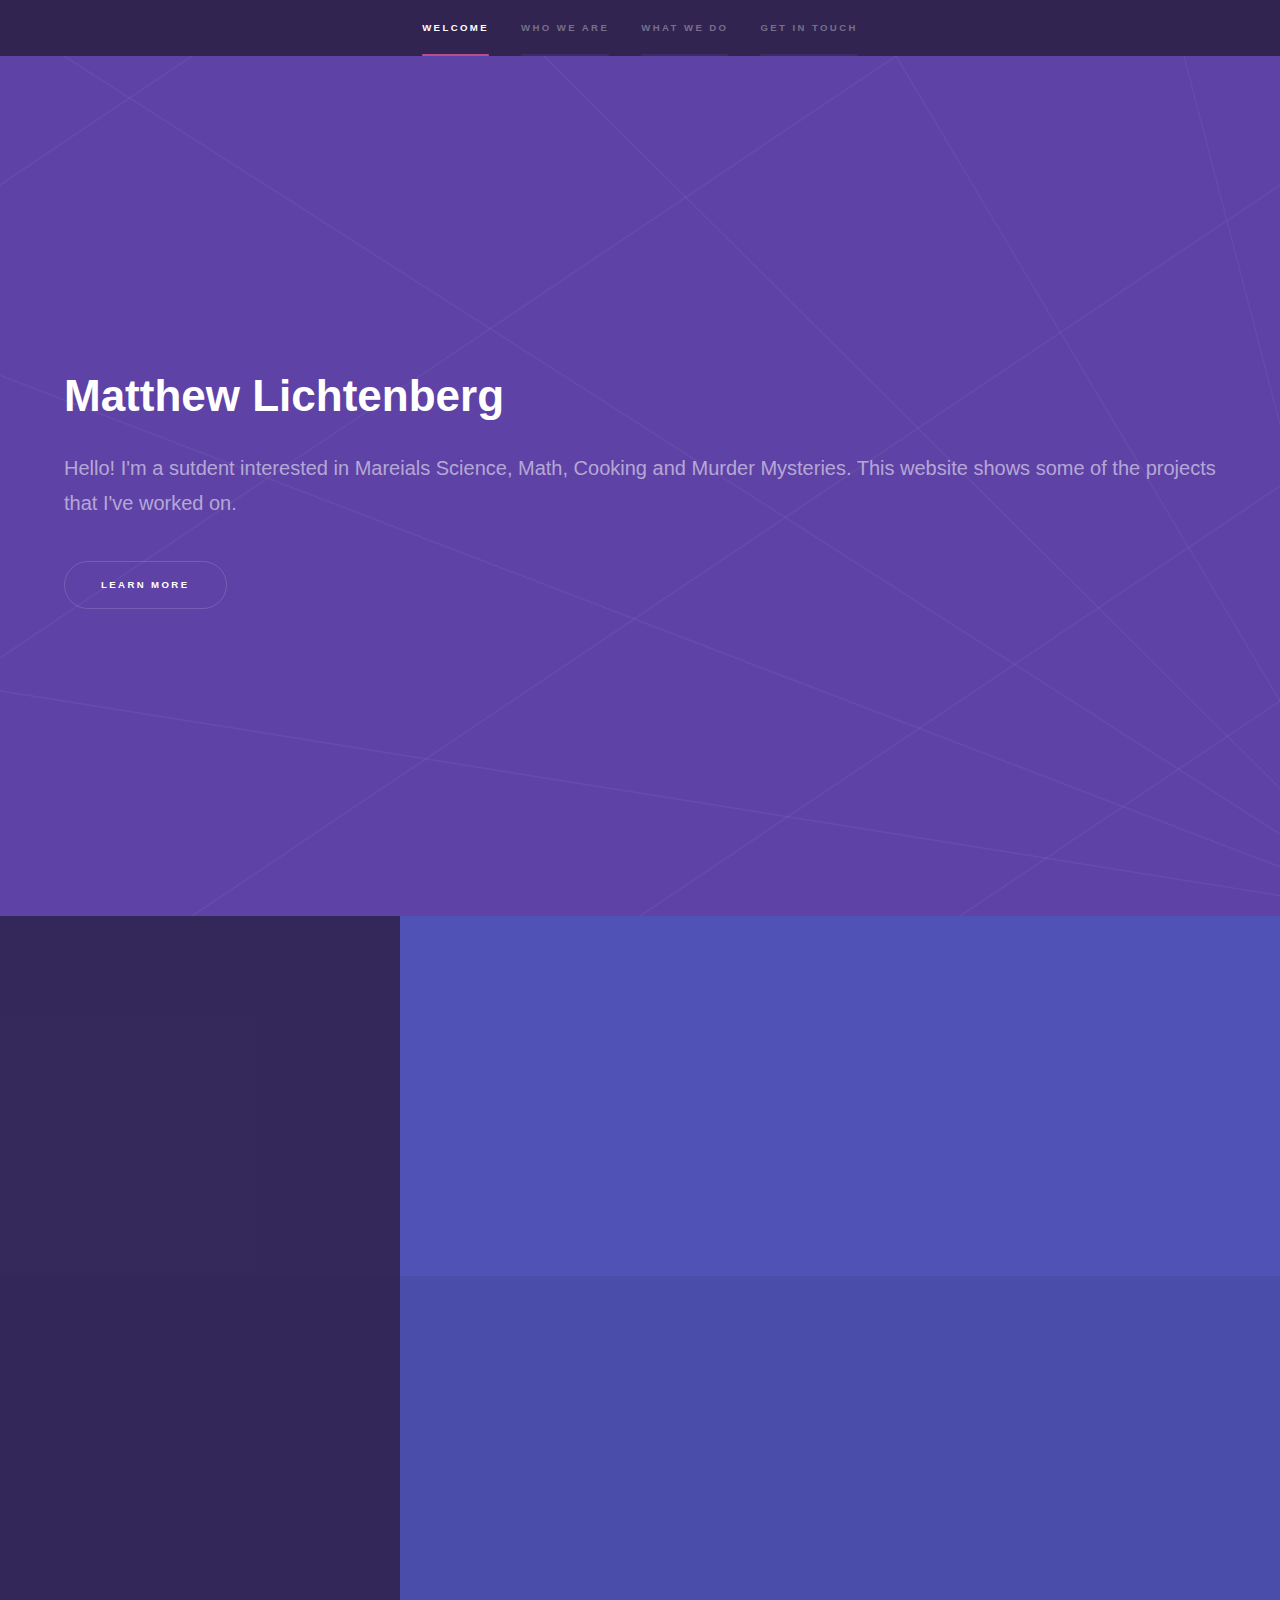
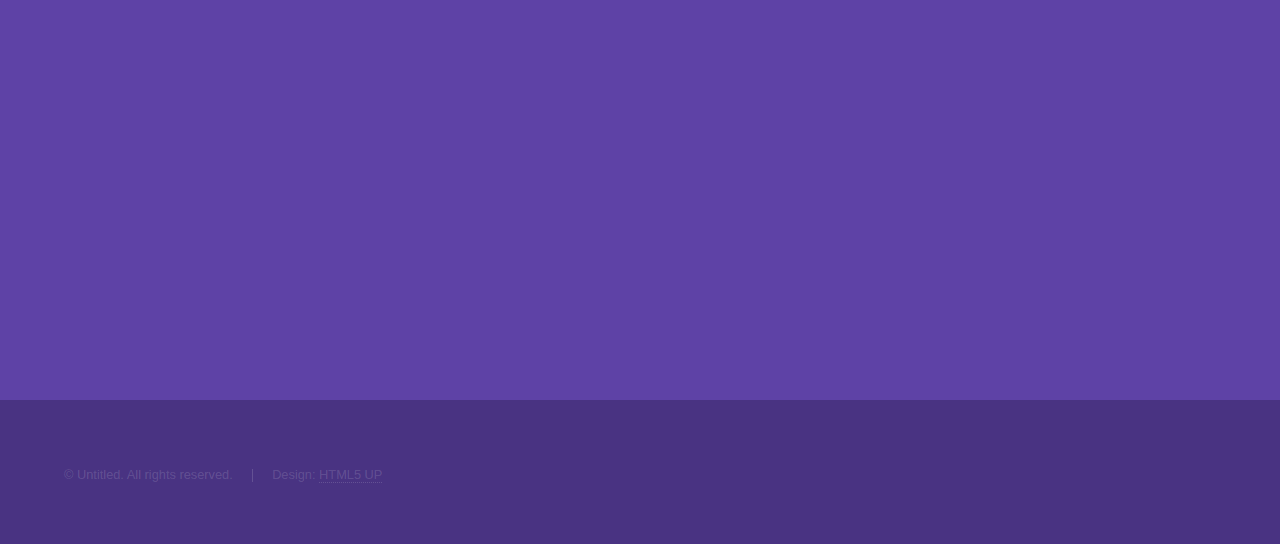
==== index.html @ 8a83d234 "Add files via upload" ====
<!DOCTYPE HTML>
<!--
	Hyperspace by HTML5 UP
	html5up.net | @ajlkn
	Free for personal and commercial use under the CCA 3.0 license (html5up.net/license)
-->
<html>
	<head>
		<title>Matthew Lichtenberg</title>
		<meta charset="utf-8" />
		<meta name="viewport" content="width=device-width, initial-scale=1, user-scalable=no" />
		<link rel="stylesheet" href="assets/css/main.css" />
		<noscript><link rel="stylesheet" href="assets/css/noscript.css" /></noscript>
	</head>
	<body class="is-preload">

		<!-- Sidebar -->
			<section id="sidebar">
				<div class="inner">
					<nav>
						<ul>
							<li><a href="#intro">Welcome</a></li>
							<li><a href="#one">Who we are</a></li>
							<li><a href="#two">What we do</a></li>
							<li><a href="#three">Get in touch</a></li>
						</ul>
					</nav>
				</div>
			</section>

		<!-- Wrapper -->
			<div id="wrapper">

				<!-- Intro -->
					<section id="intro" class="wrapper style1 fullscreen fade-up">
						<div class="inner">
							<h1>Matthew Lichtenberg</h1>
							<p>Hello! I'm a sutdent interested in Mareials Science, Math, Cooking and Murder Mysteries. This website shows some of the projects that I've worked on.
							<ul class="actions">
								<li><a href="#one" class="button scrolly">Learn more</a></li>
							</ul>
						</div>
					</section>

				<!-- One -->
					<section id="one" class="wrapper style2 spotlights">
						<section>
							<a href="#" class="image"><img src="images/pic01.jpg" alt="" data-position="center center" /></a>
							<div class="content">
								<div class="inner">
									<h2>Metal Iodide Thin Films</h2>
									<p>I am curently reserching the production opticaly transparent p-type Copper iodide and Copper Tin iodide thin films and their properties. This is reserch being done in the Paine-Zaslavsky Lab at Brown University.</p>
									<ul class="actions">
										<li><a href="generic.html" class="button">Learn more</a></li>
									</ul>
								</div>
							</div>
						</section>
						<section>
							<a href="#" class="image"><img src="images/pic02.jpg" alt="" data-position="top center" /></a>
							<div class="content">
								<div class="inner">
									<h2>Feugiat consequat</h2>
									<p>Phasellus convallis elit id ullamcorper pulvinar. Duis aliquam turpis mauris, eu ultricies erat malesuada quis. Aliquam dapibus.</p>
									<ul class="actions">
										<li><a href="generic.html" class="button">Learn more</a></li>
									</ul>
								</div>
							</div>
						</section>
						<section>
							<a href="#" class="image"><img src="images/pic03.jpg" alt="" data-position="25% 25%" /></a>
							<div class="content">
								<div class="inner">
									<h2>Ultricies aliquam</h2>
									<p>Phasellus convallis elit id ullamcorper pulvinar. Duis aliquam turpis mauris, eu ultricies erat malesuada quis. Aliquam dapibus.</p>
									<ul class="actions">
										<li><a href="generic.html" class="button">Learn more</a></li>
									</ul>
								</div>
							</div>
						</section>
					</section>

				<!-- Two -->
					<section id="two" class="wrapper style3 fade-up">
						<div class="inner">
							<h2>What we do</h2>
							<p>Phasellus convallis elit id ullamcorper pulvinar. Duis aliquam turpis mauris, eu ultricies erat malesuada quis. Aliquam dapibus, lacus eget hendrerit bibendum, urna est aliquam sem, sit amet imperdiet est velit quis lorem.</p>
							<div class="features">
								<section>
									<span class="icon solid major fa-code"></span>
									<h3>Lorem ipsum amet</h3>
									<p>Phasellus convallis elit id ullam corper amet et pulvinar. Duis aliquam turpis mauris, sed ultricies erat dapibus.</p>
								</section>
								<section>
									<span class="icon solid major fa-lock"></span>
									<h3>Aliquam sed nullam</h3>
									<p>Phasellus convallis elit id ullam corper amet et pulvinar. Duis aliquam turpis mauris, sed ultricies erat dapibus.</p>
								</section>
								<section>
									<span class="icon solid major fa-cog"></span>
									<h3>Sed erat ullam corper</h3>
									<p>Phasellus convallis elit id ullam corper amet et pulvinar. Duis aliquam turpis mauris, sed ultricies erat dapibus.</p>
								</section>
								<section>
									<span class="icon solid major fa-desktop"></span>
									<h3>Veroeros quis lorem</h3>
									<p>Phasellus convallis elit id ullam corper amet et pulvinar. Duis aliquam turpis mauris, sed ultricies erat dapibus.</p>
								</section>
								<section>
									<span class="icon solid major fa-link"></span>
									<h3>Urna quis bibendum</h3>
									<p>Phasellus convallis elit id ullam corper amet et pulvinar. Duis aliquam turpis mauris, sed ultricies erat dapibus.</p>
								</section>
								<section>
									<span class="icon major fa-gem"></span>
									<h3>Aliquam urna dapibus</h3>
									<p>Phasellus convallis elit id ullam corper amet et pulvinar. Duis aliquam turpis mauris, sed ultricies erat dapibus.</p>
								</section>
							</div>
							<ul class="actions">
								<li><a href="generic.html" class="button">Learn more</a></li>
							</ul>
						</div>
					</section>

				<!-- Three -->
					<section id="three" class="wrapper style1 fade-up">
						<div class="inner">
							<h2>Get in touch</h2>
							<p>Phasellus convallis elit id ullamcorper pulvinar. Duis aliquam turpis mauris, eu ultricies erat malesuada quis. Aliquam dapibus, lacus eget hendrerit bibendum, urna est aliquam sem, sit amet imperdiet est velit quis lorem.</p>
							<div class="split style1">
								<section>
									<form method="post" action="#">
										<div class="fields">
											<div class="field half">
												<label for="name">Name</label>
												<input type="text" name="name" id="name" />
											</div>
											<div class="field half">
												<label for="email">Email</label>
												<input type="text" name="email" id="email" />
											</div>
											<div class="field">
												<label for="message">Message</label>
												<textarea name="message" id="message" rows="5"></textarea>
											</div>
										</div>
										<ul class="actions">
											<li><a href="" class="button submit">Send Message</a></li>
										</ul>
									</form>
								</section>
								<section>
									<ul class="contact">
										<li>
											<h3>Address</h3>
											<span>265 West Trail <br />
											Stamford, CT 06903<br />
											USA</span>
										</li>
										<li>
											<h3>Email</h3>
											<a href="#">matthew_lichtenberg@brown.edu</a>
										</li>
										<li>
											<h3>Phone</h3>
											<span>(203) 962-2309</span>
										</li>
										<li>
											<h3>Social</h3>
											<ul class="icons">
												<li><a href="#" class="icon brands fa-github"><span class="label">GitHub</span></a></li>
												<li><a href="https://www.linkedin.com/in/matthew-lichtenberg-42193515a/" class="icon brands fa-linkedin-in"><span class="label">LinkedIn</span></a></li>
											</ul>
										</li>
									</ul>
								</section>
							</div>
						</div>
					</section>

			</div>

		<!-- Footer -->
			<footer id="footer" class="wrapper style1-alt">
				<div class="inner">
					<ul class="menu">
						<li>&copy; Untitled. All rights reserved.</li><li>Design: <a href="http://html5up.net">HTML5 UP</a></li>
					</ul>
				</div>
			</footer>

		<!-- Scripts -->
			<script src="assets/js/jquery.min.js"></script>
			<script src="assets/js/jquery.scrollex.min.js"></script>
			<script src="assets/js/jquery.scrolly.min.js"></script>
			<script src="assets/js/browser.min.js"></script>
			<script src="assets/js/breakpoints.min.js"></script>
			<script src="assets/js/util.js"></script>
			<script src="assets/js/main.js"></script>

	</body>
</html>
---- assets/css/main.css ----
@import url(fontawesome-all.min.css);

/*
	Hyperspace by HTML5 UP
	html5up.net | @ajlkn
	Free for personal and commercial use under the CCA 3.0 license (html5up.net/license)
*/

html, body, div, span, applet, object,
iframe, h1, h2, h3, h4, h5, h6, p, blockquote,
pre, a, abbr, acronym, address, big, cite,
code, del, dfn, em, img, ins, kbd, q, s, samp,
small, strike, strong, sub, sup, tt, var, b,
u, i, center, dl, dt, dd, ol, ul, li, fieldset,
form, label, legend, table, caption, tbody,
tfoot, thead, tr, th, td, article, aside,
canvas, details, embed, figure, figcaption,
footer, header, hgroup, menu, nav, output, ruby,
section, summary, time, mark, audio, video {
	margin: 0;
	padding: 0;
	border: 0;
	font-size: 100%;
	font: inherit;
	vertical-align: baseline;}

article, aside, details, figcaption, figure,
footer, header, hgroup, menu, nav, section {
	display: block;}

body {
	line-height: 1;
}

ol, ul {
	list-style: none;
}

blockquote, q {
	quotes: none;
}

	blockquote:before, blockquote:after, q:before, q:after {
		content: '';
		content: none;
	}

table {
	border-collapse: collapse;
	border-spacing: 0;
}

body {
	-webkit-text-size-adjust: none;
}

mark {
	background-color: transparent;
	color: inherit;
}

input::-moz-focus-inner {
	border: 0;
	padding: 0;
}

input, select, textarea {
	-moz-appearance: none;
	-webkit-appearance: none;
	-ms-appearance: none;
	appearance: none;
}

/* Basic */

	@-ms-viewport {
		width: device-width;
	}

	body {
		-ms-overflow-style: scrollbar;
	}

	@media screen and (max-width: 480px) {

		html, body {
			min-width: 320px;
		}

	}

	html {
		box-sizing: border-box;
	}

	*, *:before, *:after {
		box-sizing: inherit;
	}

	body {
		background: #312450;
	}

		body.is-preload *, body.is-preload *:before, body.is-preload *:after {
			-moz-animation: none !important;
			-webkit-animation: none !important;
			-ms-animation: none !important;
			animation: none !important;
			-moz-transition: none !important;
			-webkit-transition: none !important;
			-ms-transition: none !important;
			transition: none !important;
		}

/* Type */

	body, input, select, textarea {
		color: rgba(255, 255, 255, 0.55);
		font-family: Arial, Helvetica, sans-serif;
		font-size: 16.5pt;
		font-weight: normal;
		line-height: 1.75;
	}

		@media screen and (max-width: 1680px) {

			body, input, select, textarea {
				font-size: 13pt;
			}

		}

		@media screen and (max-width: 1280px) {

			body, input, select, textarea {
				font-size: 12pt;
			}

		}

		@media screen and (max-width: 360px) {

			body, input, select, textarea {
				font-size: 11pt;
			}

		}

	a {
		-moz-transition: color 0.2s ease, border-bottom-color 0.2s ease;
		-webkit-transition: color 0.2s ease, border-bottom-color 0.2s ease;
		-ms-transition: color 0.2s ease, border-bottom-color 0.2s ease;
		transition: color 0.2s ease, border-bottom-color 0.2s ease;
		border-bottom: dotted 1px rgba(255, 255, 255, 0.35);
		color: inherit;
		text-decoration: none;
	}

		a:hover {
			border-bottom-color: transparent;
			color: #ffffff;
		}

	strong, b {
		color: #ffffff;
		font-weight: bold;
	}

	em, i {
		font-style: italic;
	}

	p {
		margin: 0 0 2em 0;
	}

	h1, h2, h3, h4, h5, h6 {
		color: #ffffff;
		font-weight: bold;
		line-height: 1.5;
		margin: 0 0 0.5em 0;
	}

		h1 a, h2 a, h3 a, h4 a, h5 a, h6 a {
			color: inherit;
			text-decoration: none;
		}

	h1 {
		font-size: 2.75em;
	}

		h1.major {
			margin: 0 0 1.3em 0;
			position: relative;
			padding-bottom: 0.35em;
		}

			h1.major:after {
				background-image: -moz-linear-gradient(to right, #5e42a6, #b74e91);
				background-image: -webkit-linear-gradient(to right, #5e42a6, #b74e91);
				background-image: -ms-linear-gradient(to right, #5e42a6, #b74e91);
				background-image: linear-gradient(to right, #5e42a6, #b74e91);
				-moz-transition: max-width 0.2s ease;
				-webkit-transition: max-width 0.2s ease;
				-ms-transition: max-width 0.2s ease;
				transition: max-width 0.2s ease;
				border-radius: 0.2em;
				bottom: 0;
				content: '';
				height: 0.05em;
				position: absolute;
				right: 0;
				width: 100%;
			}

	h2 {
		font-size: 1.75em;
	}

	h3 {
		font-size: 1.1em;
	}

	h4 {
		font-size: 1em;
	}

	h5 {
		font-size: 0.8em;
	}

	h6 {
		font-size: 0.6em;
	}

	@media screen and (max-width: 736px) {

		h1 {
			font-size: 2em;
		}

		h2 {
			font-size: 1.25em;
		}

		h3 {
			font-size: 1em;
		}

		h4 {
			font-size: 0.8em;
		}

		h5 {
			font-size: 0.6em;
		}

		h6 {
			font-size: 0.6em;
		}

	}

	sub {
		font-size: 0.8em;
		position: relative;
		top: 0.5em;
	}

	sup {
		font-size: 0.8em;
		position: relative;
		top: -0.5em;
	}

	blockquote {
		border-left: solid 4px rgba(255, 255, 255, 0.15);
		font-style: italic;
		margin: 0 0 2em 0;
		padding: 0.5em 0 0.5em 2em;
	}

	code {
		background: rgba(255, 255, 255, 0.05);
		border-radius: 0.25em;
		border: solid 1px rgba(255, 255, 255, 0.15);
		font-family: "Courier New", monospace;
		font-size: 0.9em;
		margin: 0 0.25em;
		padding: 0.25em 0.65em;
	}

	pre {
		-webkit-overflow-scrolling: touch;
		font-family: "Courier New", monospace;
		font-size: 0.9em;
		margin: 0 0 2em 0;
	}

		pre code {
			display: block;
			line-height: 1.75em;
			padding: 1em 1.5em;
			overflow-x: auto;
		}

	hr {
		border: 0;
		border-bottom: solid 1px rgba(255, 255, 255, 0.15);
		margin: 2em 0;
	}

		hr.major {
			margin: 3em 0;
		}

	.align-left {
		text-align: left;
	}

	.align-center {
		text-align: center;
	}

	.align-right {
		text-align: right;
	}

/* Row */

	.row {
		display: flex;
		flex-wrap: wrap;
		box-sizing: border-box;
		align-items: stretch;
	}

		.row > * {
			box-sizing: border-box;
		}

		.row.gtr-uniform > * > :last-child {
			margin-bottom: 0;
		}

		.row.aln-left {
			justify-content: flex-start;
		}

		.row.aln-center {
			justify-content: center;
		}

		.row.aln-right {
			justify-content: flex-end;
		}

		.row.aln-top {
			align-items: flex-start;
		}

		.row.aln-middle {
			align-items: center;
		}

		.row.aln-bottom {
			align-items: flex-end;
		}

		.row > .imp {
			order: -1;
		}

		.row > .col-1 {
			width: 8.33333%;
		}

		.row > .off-1 {
			margin-left: 8.33333%;
		}

		.row > .col-2 {
			width: 16.66667%;
		}

		.row > .off-2 {
			margin-left: 16.66667%;
		}

		.row > .col-3 {
			width: 25%;
		}

		.row > .off-3 {
			margin-left: 25%;
		}

		.row > .col-4 {
			width: 33.33333%;
		}

		.row > .off-4 {
			margin-left: 33.33333%;
		}

		.row > .col-5 {
			width: 41.66667%;
		}

		.row > .off-5 {
			margin-left: 41.66667%;
		}

		.row > .col-6 {
			width: 50%;
		}

		.row > .off-6 {
			margin-left: 50%;
		}

		.row > .col-7 {
			width: 58.33333%;
		}

		.row > .off-7 {
			margin-left: 58.33333%;
		}

		.row > .col-8 {
			width: 66.66667%;
		}

		.row > .off-8 {
			margin-left: 66.66667%;
		}

		.row > .col-9 {
			width: 75%;
		}

		.row > .off-9 {
			margin-left: 75%;
		}

		.row > .col-10 {
			width: 83.33333%;
		}

		.row > .off-10 {
			margin-left: 83.33333%;
		}

		.row > .col-11 {
			width: 91.66667%;
		}

		.row > .off-11 {
			margin-left: 91.66667%;
		}

		.row > .col-12 {
			width: 100%;
		}

		.row > .off-12 {
			margin-left: 100%;
		}

		.row.gtr-0 {
			margin-top: 0;
			margin-left: 0em;
		}

			.row.gtr-0 > * {
				padding: 0 0 0 0em;
			}

			.row.gtr-0.gtr-uniform {
				margin-top: 0em;
			}

				.row.gtr-0.gtr-uniform > * {
					padding-top: 0em;
				}

		.row.gtr-25 {
			margin-top: 0;
			margin-left: -0.375em;
		}

			.row.gtr-25 > * {
				padding: 0 0 0 0.375em;
			}

			.row.gtr-25.gtr-uniform {
				margin-top: -0.375em;
			}

				.row.gtr-25.gtr-uniform > * {
					padding-top: 0.375em;
				}

		.row.gtr-50 {
			margin-top: 0;
			margin-left: -0.75em;
		}

			.row.gtr-50 > * {
				padding: 0 0 0 0.75em;
			}

			.row.gtr-50.gtr-uniform {
				margin-top: -0.75em;
			}

				.row.gtr-50.gtr-uniform > * {
					padding-top: 0.75em;
				}

		.row {
			margin-top: 0;
			margin-left: -1.5em;
		}

			.row > * {
				padding: 0 0 0 1.5em;
			}

			.row.gtr-uniform {
				margin-top: -1.5em;
			}

				.row.gtr-uniform > * {
					padding-top: 1.5em;
				}

		.row.gtr-150 {
			margin-top: 0;
			margin-left: -2.25em;
		}

			.row.gtr-150 > * {
				padding: 0 0 0 2.25em;
			}

			.row.gtr-150.gtr-uniform {
				margin-top: -2.25em;
			}

				.row.gtr-150.gtr-uniform > * {
					padding-top: 2.25em;
				}

		.row.gtr-200 {
			margin-top: 0;
			margin-left: -3em;
		}

			.row.gtr-200 > * {
				padding: 0 0 0 3em;
			}

			.row.gtr-200.gtr-uniform {
				margin-top: -3em;
			}

				.row.gtr-200.gtr-uniform > * {
					padding-top: 3em;
				}

		@media screen and (max-width: 1680px) {

			.row {
				display: flex;
				flex-wrap: wrap;
				box-sizing: border-box;
				align-items: stretch;
			}

				.row > * {
					box-sizing: border-box;
				}

				.row.gtr-uniform > * > :last-child {
					margin-bottom: 0;
				}

				.row.aln-left {
					justify-content: flex-start;
				}

				.row.aln-center {
					justify-content: center;
				}

				.row.aln-right {
					justify-content: flex-end;
				}

				.row.aln-top {
					align-items: flex-start;
				}

				.row.aln-middle {
					align-items: center;
				}

				.row.aln-bottom {
					align-items: flex-end;
				}

				.row > .imp-xlarge {
					order: -1;
				}

				.row > .col-1-xlarge {
					width: 8.33333%;
				}

				.row > .off-1-xlarge {
					margin-left: 8.33333%;
				}

				.row > .col-2-xlarge {
					width: 16.66667%;
				}

				.row > .off-2-xlarge {
					margin-left: 16.66667%;
				}

				.row > .col-3-xlarge {
					width: 25%;
				}

				.row > .off-3-xlarge {
					margin-left: 25%;
				}

				.row > .col-4-xlarge {
					width: 33.33333%;
				}

				.row > .off-4-xlarge {
					margin-left: 33.33333%;
				}

				.row > .col-5-xlarge {
					width: 41.66667%;
				}

				.row > .off-5-xlarge {
					margin-left: 41.66667%;
				}

				.row > .col-6-xlarge {
					width: 50%;
				}

				.row > .off-6-xlarge {
					margin-left: 50%;
				}

				.row > .col-7-xlarge {
					width: 58.33333%;
				}

				.row > .off-7-xlarge {
					margin-left: 58.33333%;
				}

				.row > .col-8-xlarge {
					width: 66.66667%;
				}

				.row > .off-8-xlarge {
					margin-left: 66.66667%;
				}

				.row > .col-9-xlarge {
					width: 75%;
				}

				.row > .off-9-xlarge {
					margin-left: 75%;
				}

				.row > .col-10-xlarge {
					width: 83.33333%;
				}

				.row > .off-10-xlarge {
					margin-left: 83.33333%;
				}

				.row > .col-11-xlarge {
					width: 91.66667%;
				}

				.row > .off-11-xlarge {
					margin-left: 91.66667%;
				}

				.row > .col-12-xlarge {
					width: 100%;
				}

				.row > .off-12-xlarge {
					margin-left: 100%;
				}

				.row.gtr-0 {
					margin-top: 0;
					margin-left: 0em;
				}

					.row.gtr-0 > * {
						padding: 0 0 0 0em;
					}

					.row.gtr-0.gtr-uniform {
						margin-top: 0em;
					}

						.row.gtr-0.gtr-uniform > * {
							padding-top: 0em;
						}

				.row.gtr-25 {
					margin-top: 0;
					margin-left: -0.375em;
				}

					.row.gtr-25 > * {
						padding: 0 0 0 0.375em;
					}

					.row.gtr-25.gtr-uniform {
						margin-top: -0.375em;
					}

						.row.gtr-25.gtr-uniform > * {
							padding-top: 0.375em;
						}

				.row.gtr-50 {
					margin-top: 0;
					margin-left: -0.75em;
				}

					.row.gtr-50 > * {
						padding: 0 0 0 0.75em;
					}

					.row.gtr-50.gtr-uniform {
						margin-top: -0.75em;
					}

						.row.gtr-50.gtr-uniform > * {
							padding-top: 0.75em;
						}

				.row {
					margin-top: 0;
					margin-left: -1.5em;
				}

					.row > * {
						padding: 0 0 0 1.5em;
					}

					.row.gtr-uniform {
						margin-top: -1.5em;
					}

						.row.gtr-uniform > * {
							padding-top: 1.5em;
						}

				.row.gtr-150 {
					margin-top: 0;
					margin-left: -2.25em;
				}

					.row.gtr-150 > * {
						padding: 0 0 0 2.25em;
					}

					.row.gtr-150.gtr-uniform {
						margin-top: -2.25em;
					}

						.row.gtr-150.gtr-uniform > * {
							padding-top: 2.25em;
						}

				.row.gtr-200 {
					margin-top: 0;
					margin-left: -3em;
				}

					.row.gtr-200 > * {
						padding: 0 0 0 3em;
					}

					.row.gtr-200.gtr-uniform {
						margin-top: -3em;
					}

						.row.gtr-200.gtr-uniform > * {
							padding-top: 3em;
						}

		}

		@media screen and (max-width: 1280px) {

			.row {
				display: flex;
				flex-wrap: wrap;
				box-sizing: border-box;
				align-items: stretch;
			}

				.row > * {
					box-sizing: border-box;
				}

				.row.gtr-uniform > * > :last-child {
					margin-bottom: 0;
				}

				.row.aln-left {
					justify-content: flex-start;
				}

				.row.aln-center {
					justify-content: center;
				}

				.row.aln-right {
					justify-content: flex-end;
				}

				.row.aln-top {
					align-items: flex-start;
				}

				.row.aln-middle {
					align-items: center;
				}

				.row.aln-bottom {
					align-items: flex-end;
				}

				.row > .imp-large {
					order: -1;
				}

				.row > .col-1-large {
					width: 8.33333%;
				}

				.row > .off-1-large {
					margin-left: 8.33333%;
				}

				.row > .col-2-large {
					width: 16.66667%;
				}

				.row > .off-2-large {
					margin-left: 16.66667%;
				}

				.row > .col-3-large {
					width: 25%;
				}

				.row > .off-3-large {
					margin-left: 25%;
				}

				.row > .col-4-large {
					width: 33.33333%;
				}

				.row > .off-4-large {
					margin-left: 33.33333%;
				}

				.row > .col-5-large {
					width: 41.66667%;
				}

				.row > .off-5-large {
					margin-left: 41.66667%;
				}

				.row > .col-6-large {
					width: 50%;
				}

				.row > .off-6-large {
					margin-left: 50%;
				}

				.row > .col-7-large {
					width: 58.33333%;
				}

				.row > .off-7-large {
					margin-left: 58.33333%;
				}

				.row > .col-8-large {
					width: 66.66667%;
				}

				.row > .off-8-large {
					margin-left: 66.66667%;
				}

				.row > .col-9-large {
					width: 75%;
				}

				.row > .off-9-large {
					margin-left: 75%;
				}

				.row > .col-10-large {
					width: 83.33333%;
				}

				.row > .off-10-large {
					margin-left: 83.33333%;
				}

				.row > .col-11-large {
					width: 91.66667%;
				}

				.row > .off-11-large {
					margin-left: 91.66667%;
				}

				.row > .col-12-large {
					width: 100%;
				}

				.row > .off-12-large {
					margin-left: 100%;
				}

				.row.gtr-0 {
					margin-top: 0;
					margin-left: 0em;
				}

					.row.gtr-0 > * {
						padding: 0 0 0 0em;
					}

					.row.gtr-0.gtr-uniform {
						margin-top: 0em;
					}

						.row.gtr-0.gtr-uniform > * {
							padding-top: 0em;
						}

				.row.gtr-25 {
					margin-top: 0;
					margin-left: -0.375em;
				}

					.row.gtr-25 > * {
						padding: 0 0 0 0.375em;
					}

					.row.gtr-25.gtr-uniform {
						margin-top: -0.375em;
					}

						.row.gtr-25.gtr-uniform > * {
							padding-top: 0.375em;
						}

				.row.gtr-50 {
					margin-top: 0;
					margin-left: -0.75em;
				}

					.row.gtr-50 > * {
						padding: 0 0 0 0.75em;
					}

					.row.gtr-50.gtr-uniform {
						margin-top: -0.75em;
					}

						.row.gtr-50.gtr-uniform > * {
							padding-top: 0.75em;
						}

				.row {
					margin-top: 0;
					margin-left: -1.5em;
				}

					.row > * {
						padding: 0 0 0 1.5em;
					}

					.row.gtr-uniform {
						margin-top: -1.5em;
					}

						.row.gtr-uniform > * {
							padding-top: 1.5em;
						}

				.row.gtr-150 {
					margin-top: 0;
					margin-left: -2.25em;
				}

					.row.gtr-150 > * {
						padding: 0 0 0 2.25em;
					}

					.row.gtr-150.gtr-uniform {
						margin-top: -2.25em;
					}

						.row.gtr-150.gtr-uniform > * {
							padding-top: 2.25em;
						}

				.row.gtr-200 {
					margin-top: 0;
					margin-left: -3em;
				}

					.row.gtr-200 > * {
						padding: 0 0 0 3em;
					}

					.row.gtr-200.gtr-uniform {
						margin-top: -3em;
					}

						.row.gtr-200.gtr-uniform > * {
							padding-top: 3em;
						}

		}

		@media screen and (max-width: 980px) {

			.row {
				display: flex;
				flex-wrap: wrap;
				box-sizing: border-box;
				align-items: stretch;
			}

				.row > * {
					box-sizing: border-box;
				}

				.row.gtr-uniform > * > :last-child {
					margin-bottom: 0;
				}

				.row.aln-left {
					justify-content: flex-start;
				}

				.row.aln-center {
					justify-content: center;
				}

				.row.aln-right {
					justify-content: flex-end;
				}

				.row.aln-top {
					align-items: flex-start;
				}

				.row.aln-middle {
					align-items: center;
				}

				.row.aln-bottom {
					align-items: flex-end;
				}

				.row > .imp-medium {
					order: -1;
				}

				.row > .col-1-medium {
					width: 8.33333%;
				}

				.row > .off-1-medium {
					margin-left: 8.33333%;
				}

				.row > .col-2-medium {
					width: 16.66667%;
				}

				.row > .off-2-medium {
					margin-left: 16.66667%;
				}

				.row > .col-3-medium {
					width: 25%;
				}

				.row > .off-3-medium {
					margin-left: 25%;
				}

				.row > .col-4-medium {
					width: 33.33333%;
				}

				.row > .off-4-medium {
					margin-left: 33.33333%;
				}

				.row > .col-5-medium {
					width: 41.66667%;
				}

				.row > .off-5-medium {
					margin-left: 41.66667%;
				}

				.row > .col-6-medium {
					width: 50%;
				}

				.row > .off-6-medium {
					margin-left: 50%;
				}

				.row > .col-7-medium {
					width: 58.33333%;
				}

				.row > .off-7-medium {
					margin-left: 58.33333%;
				}

				.row > .col-8-medium {
					width: 66.66667%;
				}

				.row > .off-8-medium {
					margin-left: 66.66667%;
				}

				.row > .col-9-medium {
					width: 75%;
				}

				.row > .off-9-medium {
					margin-left: 75%;
				}

				.row > .col-10-medium {
					width: 83.33333%;
				}

				.row > .off-10-medium {
					margin-left: 83.33333%;
				}

				.row > .col-11-medium {
					width: 91.66667%;
				}

				.row > .off-11-medium {
					margin-left: 91.66667%;
				}

				.row > .col-12-medium {
					width: 100%;
				}

				.row > .off-12-medium {
					margin-left: 100%;
				}

				.row.gtr-0 {
					margin-top: 0;
					margin-left: 0em;
				}

					.row.gtr-0 > * {
						padding: 0 0 0 0em;
					}

					.row.gtr-0.gtr-uniform {
						margin-top: 0em;
					}

						.row.gtr-0.gtr-uniform > * {
							padding-top: 0em;
						}

				.row.gtr-25 {
					margin-top: 0;
					margin-left: -0.375em;
				}

					.row.gtr-25 > * {
						padding: 0 0 0 0.375em;
					}

					.row.gtr-25.gtr-uniform {
						margin-top: -0.375em;
					}

						.row.gtr-25.gtr-uniform > * {
							padding-top: 0.375em;
						}

				.row.gtr-50 {
					margin-top: 0;
					margin-left: -0.75em;
				}

					.row.gtr-50 > * {
						padding: 0 0 0 0.75em;
					}

					.row.gtr-50.gtr-uniform {
						margin-top: -0.75em;
					}

						.row.gtr-50.gtr-uniform > * {
							padding-top: 0.75em;
						}

				.row {
					margin-top: 0;
					margin-left: -1.5em;
				}

					.row > * {
						padding: 0 0 0 1.5em;
					}

					.row.gtr-uniform {
						margin-top: -1.5em;
					}

						.row.gtr-uniform > * {
							padding-top: 1.5em;
						}

				.row.gtr-150 {
					margin-top: 0;
					margin-left: -2.25em;
				}

					.row.gtr-150 > * {
						padding: 0 0 0 2.25em;
					}

					.row.gtr-150.gtr-uniform {
						margin-top: -2.25em;
					}

						.row.gtr-150.gtr-uniform > * {
							padding-top: 2.25em;
						}

				.row.gtr-200 {
					margin-top: 0;
					margin-left: -3em;
				}

					.row.gtr-200 > * {
						padding: 0 0 0 3em;
					}

					.row.gtr-200.gtr-uniform {
						margin-top: -3em;
					}

						.row.gtr-200.gtr-uniform > * {
							padding-top: 3em;
						}

		}

		@media screen and (max-width: 736px) {

			.row {
				display: flex;
				flex-wrap: wrap;
				box-sizing: border-box;
				align-items: stretch;
			}

				.row > * {
					box-sizing: border-box;
				}

				.row.gtr-uniform > * > :last-child {
					margin-bottom: 0;
				}

				.row.aln-left {
					justify-content: flex-start;
				}

				.row.aln-center {
					justify-content: center;
				}

				.row.aln-right {
					justify-content: flex-end;
				}

				.row.aln-top {
					align-items: flex-start;
				}

				.row.aln-middle {
					align-items: center;
				}

				.row.aln-bottom {
					align-items: flex-end;
				}

				.row > .imp-small {
					order: -1;
				}

				.row > .col-1-small {
					width: 8.33333%;
				}

				.row > .off-1-small {
					margin-left: 8.33333%;
				}

				.row > .col-2-small {
					width: 16.66667%;
				}

				.row > .off-2-small {
					margin-left: 16.66667%;
				}

				.row > .col-3-small {
					width: 25%;
				}

				.row > .off-3-small {
					margin-left: 25%;
				}

				.row > .col-4-small {
					width: 33.33333%;
				}

				.row > .off-4-small {
					margin-left: 33.33333%;
				}

				.row > .col-5-small {
					width: 41.66667%;
				}

				.row > .off-5-small {
					margin-left: 41.66667%;
				}

				.row > .col-6-small {
					width: 50%;
				}

				.row > .off-6-small {
					margin-left: 50%;
				}

				.row > .col-7-small {
					width: 58.33333%;
				}

				.row > .off-7-small {
					margin-left: 58.33333%;
				}

				.row > .col-8-small {
					width: 66.66667%;
				}

				.row > .off-8-small {
					margin-left: 66.66667%;
				}

				.row > .col-9-small {
					width: 75%;
				}

				.row > .off-9-small {
					margin-left: 75%;
				}

				.row > .col-10-small {
					width: 83.33333%;
				}

				.row > .off-10-small {
					margin-left: 83.33333%;
				}

				.row > .col-11-small {
					width: 91.66667%;
				}

				.row > .off-11-small {
					margin-left: 91.66667%;
				}

				.row > .col-12-small {
					width: 100%;
				}

				.row > .off-12-small {
					margin-left: 100%;
				}

				.row.gtr-0 {
					margin-top: 0;
					margin-left: 0em;
				}

					.row.gtr-0 > * {
						padding: 0 0 0 0em;
					}

					.row.gtr-0.gtr-uniform {
						margin-top: 0em;
					}

						.row.gtr-0.gtr-uniform > * {
							padding-top: 0em;
						}

				.row.gtr-25 {
					margin-top: 0;
					margin-left: -0.375em;
				}

					.row.gtr-25 > * {
						padding: 0 0 0 0.375em;
					}

					.row.gtr-25.gtr-uniform {
						margin-top: -0.375em;
					}

						.row.gtr-25.gtr-uniform > * {
							padding-top: 0.375em;
						}

				.row.gtr-50 {
					margin-top: 0;
					margin-left: -0.75em;
				}

					.row.gtr-50 > * {
						padding: 0 0 0 0.75em;
					}

					.row.gtr-50.gtr-uniform {
						margin-top: -0.75em;
					}

						.row.gtr-50.gtr-uniform > * {
							padding-top: 0.75em;
						}

				.row {
					margin-top: 0;
					margin-left: -1.5em;
				}

					.row > * {
						padding: 0 0 0 1.5em;
					}

					.row.gtr-uniform {
						margin-top: -1.5em;
					}

						.row.gtr-uniform > * {
							padding-top: 1.5em;
						}

				.row.gtr-150 {
					margin-top: 0;
					margin-left: -2.25em;
				}

					.row.gtr-150 > * {
						padding: 0 0 0 2.25em;
					}

					.row.gtr-150.gtr-uniform {
						margin-top: -2.25em;
					}

						.row.gtr-150.gtr-uniform > * {
							padding-top: 2.25em;
						}

				.row.gtr-200 {
					margin-top: 0;
					margin-left: -3em;
				}

					.row.gtr-200 > * {
						padding: 0 0 0 3em;
					}

					.row.gtr-200.gtr-uniform {
						margin-top: -3em;
					}

						.row.gtr-200.gtr-uniform > * {
							padding-top: 3em;
						}

		}

		@media screen and (max-width: 480px) {

			.row {
				display: flex;
				flex-wrap: wrap;
				box-sizing: border-box;
				align-items: stretch;
			}

				.row > * {
					box-sizing: border-box;
				}

				.row.gtr-uniform > * > :last-child {
					margin-bottom: 0;
				}

				.row.aln-left {
					justify-content: flex-start;
				}

				.row.aln-center {
					justify-content: center;
				}

				.row.aln-right {
					justify-content: flex-end;
				}

				.row.aln-top {
					align-items: flex-start;
				}

				.row.aln-middle {
					align-items: center;
				}

				.row.aln-bottom {
					align-items: flex-end;
				}

				.row > .imp-xsmall {
					order: -1;
				}

				.row > .col-1-xsmall {
					width: 8.33333%;
				}

				.row > .off-1-xsmall {
					margin-left: 8.33333%;
				}

				.row > .col-2-xsmall {
					width: 16.66667%;
				}

				.row > .off-2-xsmall {
					margin-left: 16.66667%;
				}

				.row > .col-3-xsmall {
					width: 25%;
				}

				.row > .off-3-xsmall {
					margin-left: 25%;
				}

				.row > .col-4-xsmall {
					width: 33.33333%;
				}

				.row > .off-4-xsmall {
					margin-left: 33.33333%;
				}

				.row > .col-5-xsmall {
					width: 41.66667%;
				}

				.row > .off-5-xsmall {
					margin-left: 41.66667%;
				}

				.row > .col-6-xsmall {
					width: 50%;
				}

				.row > .off-6-xsmall {
					margin-left: 50%;
				}

				.row > .col-7-xsmall {
					width: 58.33333%;
				}

				.row > .off-7-xsmall {
					margin-left: 58.33333%;
				}

				.row > .col-8-xsmall {
					width: 66.66667%;
				}

				.row > .off-8-xsmall {
					margin-left: 66.66667%;
				}

				.row > .col-9-xsmall {
					width: 75%;
				}

				.row > .off-9-xsmall {
					margin-left: 75%;
				}

				.row > .col-10-xsmall {
					width: 83.33333%;
				}

				.row > .off-10-xsmall {
					margin-left: 83.33333%;
				}

				.row > .col-11-xsmall {
					width: 91.66667%;
				}

				.row > .off-11-xsmall {
					margin-left: 91.66667%;
				}

				.row > .col-12-xsmall {
					width: 100%;
				}

				.row > .off-12-xsmall {
					margin-left: 100%;
				}

				.row.gtr-0 {
					margin-top: 0;
					margin-left: 0em;
				}

					.row.gtr-0 > * {
						padding: 0 0 0 0em;
					}

					.row.gtr-0.gtr-uniform {
						margin-top: 0em;
					}

						.row.gtr-0.gtr-uniform > * {
							padding-top: 0em;
						}

				.row.gtr-25 {
					margin-top: 0;
					margin-left: -0.375em;
				}

					.row.gtr-25 > * {
						padding: 0 0 0 0.375em;
					}

					.row.gtr-25.gtr-uniform {
						margin-top: -0.375em;
					}

						.row.gtr-25.gtr-uniform > * {
							padding-top: 0.375em;
						}

				.row.gtr-50 {
					margin-top: 0;
					margin-left: -0.75em;
				}

					.row.gtr-50 > * {
						padding: 0 0 0 0.75em;
					}

					.row.gtr-50.gtr-uniform {
						margin-top: -0.75em;
					}

						.row.gtr-50.gtr-uniform > * {
							padding-top: 0.75em;
						}

				.row {
					margin-top: 0;
					margin-left: -1.5em;
				}

					.row > * {
						padding: 0 0 0 1.5em;
					}

					.row.gtr-uniform {
						margin-top: -1.5em;
					}

						.row.gtr-uniform > * {
							padding-top: 1.5em;
						}

				.row.gtr-150 {
					margin-top: 0;
					margin-left: -2.25em;
				}

					.row.gtr-150 > * {
						padding: 0 0 0 2.25em;
					}

					.row.gtr-150.gtr-uniform {
						margin-top: -2.25em;
					}

						.row.gtr-150.gtr-uniform > * {
							padding-top: 2.25em;
						}

				.row.gtr-200 {
					margin-top: 0;
					margin-left: -3em;
				}

					.row.gtr-200 > * {
						padding: 0 0 0 3em;
					}

					.row.gtr-200.gtr-uniform {
						margin-top: -3em;
					}

						.row.gtr-200.gtr-uniform > * {
							padding-top: 3em;
						}

		}

/* Box */

	.box {
		border-radius: 0.25em;
		border: solid 1px rgba(255, 255, 255, 0.15);
		margin-bottom: 2em;
		padding: 1.5em;
	}

		.box > :last-child,
		.box > :last-child > :last-child,
		.box > :last-child > :last-child > :last-child {
			margin-bottom: 0;
		}

		.box.alt {
			border: 0;
			border-radius: 0;
			padding: 0;
		}

/* Button */

	input[type="submit"],
	input[type="reset"],
	input[type="button"],
	button,
	.button {
		-moz-appearance: none;
		-webkit-appearance: none;
		-ms-appearance: none;
		appearance: none;
		-moz-transition: border-color 0.2s ease;
		-webkit-transition: border-color 0.2s ease;
		-ms-transition: border-color 0.2s ease;
		transition: border-color 0.2s ease;
		background-color: transparent;
		border: solid 1px !important;
		border-color: rgba(255, 255, 255, 0.15) !important;
		border-radius: 3em;
		color: #ffffff !important;
		cursor: pointer;
		display: inline-block;
		font-size: 0.6em;
		font-weight: bold;
		height: calc(4.75em + 2px);
		letter-spacing: 0.25em;
		line-height: 4.75em;
		outline: 0;
		padding: 0 3.75em;
		position: relative;
		text-align: center;
		text-decoration: none;
		text-transform: uppercase;
		white-space: nowrap;
	}

		input[type="submit"]:after,
		input[type="reset"]:after,
		input[type="button"]:after,
		button:after,
		.button:after {
			-moz-transform: scale(0.25);
			-webkit-transform: scale(0.25);
			-ms-transform: scale(0.25);
			transform: scale(0.25);
			pointer-events: none;
			-moz-transition: opacity 0.2s ease, -moz-transform 0.2s ease;
			-webkit-transition: opacity 0.2s ease, -webkit-transform 0.2s ease;
			-ms-transition: opacity 0.2s ease, -ms-transform 0.2s ease;
			transition: opacity 0.2s ease, transform 0.2s ease;
			background: #ffffff;
			border-radius: 3em;
			content: '';
			height: 100%;
			left: 0;
			opacity: 0;
			position: absolute;
			top: 0;
			width: 100%;
		}

		input[type="submit"].icon:before,
		input[type="reset"].icon:before,
		input[type="button"].icon:before,
		button.icon:before,
		.button.icon:before {
			margin-right: 0.75em;
		}

		input[type="submit"].fit,
		input[type="reset"].fit,
		input[type="button"].fit,
		button.fit,
		.button.fit {
			width: 100%;
		}

		input[type="submit"].small,
		input[type="reset"].small,
		input[type="button"].small,
		button.small,
		.button.small {
			font-size: 0.4em;
		}

		input[type="submit"].large,
		input[type="reset"].large,
		input[type="button"].large,
		button.large,
		.button.large {
			font-size: 0.8em;
		}

		input[type="submit"].primary,
		input[type="reset"].primary,
		input[type="button"].primary,
		button.primary,
		.button.primary {
			background-color: #ffffff;
			color: #312450 !important;
		}

			input[type="submit"].primary:after,
			input[type="reset"].primary:after,
			input[type="button"].primary:after,
			button.primary:after,
			.button.primary:after {
				display: none;
			}

		input[type="submit"].disabled, input[type="submit"]:disabled,
		input[type="reset"].disabled,
		input[type="reset"]:disabled,
		input[type="button"].disabled,
		input[type="button"]:disabled,
		button.disabled,
		button:disabled,
		.button.disabled,
		.button:disabled {
			cursor: default;
			opacity: 0.5;
			pointer-events: none;
		}

		input[type="submit"]:hover,
		input[type="reset"]:hover,
		input[type="button"]:hover,
		button:hover,
		.button:hover {
			border-color: rgba(255, 255, 255, 0.55) !important;
		}

			input[type="submit"]:hover:after,
			input[type="reset"]:hover:after,
			input[type="button"]:hover:after,
			button:hover:after,
			.button:hover:after {
				opacity: 0.05;
				-moz-transform: scale(1);
				-webkit-transform: scale(1);
				-ms-transform: scale(1);
				transform: scale(1);
			}

			input[type="submit"]:hover:active,
			input[type="reset"]:hover:active,
			input[type="button"]:hover:active,
			button:hover:active,
			.button:hover:active {
				border-color: #ffffff !important;
			}

				input[type="submit"]:hover:active:after,
				input[type="reset"]:hover:active:after,
				input[type="button"]:hover:active:after,
				button:hover:active:after,
				.button:hover:active:after {
					opacity: 0.1;
				}

/* Features */

	.features {
		display: -moz-flex;
		display: -webkit-flex;
		display: -ms-flex;
		display: flex;
		-moz-flex-wrap: wrap;
		-webkit-flex-wrap: wrap;
		-ms-flex-wrap: wrap;
		flex-wrap: wrap;
		border-radius: 0.25em;
		border: solid 1px rgba(255, 255, 255, 0.15);
		background: rgba(255, 255, 255, 0.05);
		margin: 0 0 2em 0;
	}

		.features section {
			padding: 3.5em 3em 1em 7em ;
			width: 50%;
			border-top: solid 1px rgba(255, 255, 255, 0.15);
			position: relative;
		}

			.features section:nth-child(-n + 2) {
				border-top-width: 0;
			}

			.features section:nth-child(2n) {
				border-left: solid 1px rgba(255, 255, 255, 0.15);
			}

			.features section .icon {
				-moz-transition: opacity 0.5s ease, -moz-transform 0.5s ease;
				-webkit-transition: opacity 0.5s ease, -webkit-transform 0.5s ease;
				-ms-transition: opacity 0.5s ease, -ms-transform 0.5s ease;
				transition: opacity 0.5s ease, transform 0.5s ease;
				-moz-transition-delay: 1s;
				-webkit-transition-delay: 1s;
				-ms-transition-delay: 1s;
				transition-delay: 1s;
				-moz-transform: scale(1);
				-webkit-transform: scale(1);
				-ms-transform: scale(1);
				transform: scale(1);
				position: absolute;
				left: 3em;
				top: 3em;
				opacity: 1;
			}

			.features section:nth-child(1) .icon {
				-moz-transition-delay: 0.15s;
				-webkit-transition-delay: 0.15s;
				-ms-transition-delay: 0.15s;
				transition-delay: 0.15s;
			}

			.features section:nth-child(2) .icon {
				-moz-transition-delay: 0.3s;
				-webkit-transition-delay: 0.3s;
				-ms-transition-delay: 0.3s;
				transition-delay: 0.3s;
			}

			.features section:nth-child(3) .icon {
				-moz-transition-delay: 0.45s;
				-webkit-transition-delay: 0.45s;
				-ms-transition-delay: 0.45s;
				transition-delay: 0.45s;
			}

			.features section:nth-child(4) .icon {
				-moz-transition-delay: 0.6s;
				-webkit-transition-delay: 0.6s;
				-ms-transition-delay: 0.6s;
				transition-delay: 0.6s;
			}

			.features section:nth-child(5) .icon {
				-moz-transition-delay: 0.75s;
				-webkit-transition-delay: 0.75s;
				-ms-transition-delay: 0.75s;
				transition-delay: 0.75s;
			}

			.features section:nth-child(6) .icon {
				-moz-transition-delay: 0.9s;
				-webkit-transition-delay: 0.9s;
				-ms-transition-delay: 0.9s;
				transition-delay: 0.9s;
			}

			.features section:nth-child(7) .icon {
				-moz-transition-delay: 1.05s;
				-webkit-transition-delay: 1.05s;
				-ms-transition-delay: 1.05s;
				transition-delay: 1.05s;
			}

			.features section:nth-child(8) .icon {
				-moz-transition-delay: 1.2s;
				-webkit-transition-delay: 1.2s;
				-ms-transition-delay: 1.2s;
				transition-delay: 1.2s;
			}

			.features section:nth-child(9) .icon {
				-moz-transition-delay: 1.35s;
				-webkit-transition-delay: 1.35s;
				-ms-transition-delay: 1.35s;
				transition-delay: 1.35s;
			}

			.features section:nth-child(10) .icon {
				-moz-transition-delay: 1.5s;
				-webkit-transition-delay: 1.5s;
				-ms-transition-delay: 1.5s;
				transition-delay: 1.5s;
			}

			.features section:nth-child(11) .icon {
				-moz-transition-delay: 1.65s;
				-webkit-transition-delay: 1.65s;
				-ms-transition-delay: 1.65s;
				transition-delay: 1.65s;
			}

			.features section:nth-child(12) .icon {
				-moz-transition-delay: 1.8s;
				-webkit-transition-delay: 1.8s;
				-ms-transition-delay: 1.8s;
				transition-delay: 1.8s;
			}

			.features section:nth-child(13) .icon {
				-moz-transition-delay: 1.95s;
				-webkit-transition-delay: 1.95s;
				-ms-transition-delay: 1.95s;
				transition-delay: 1.95s;
			}

			.features section:nth-child(14) .icon {
				-moz-transition-delay: 2.1s;
				-webkit-transition-delay: 2.1s;
				-ms-transition-delay: 2.1s;
				transition-delay: 2.1s;
			}

			.features section:nth-child(15) .icon {
				-moz-transition-delay: 2.25s;
				-webkit-transition-delay: 2.25s;
				-ms-transition-delay: 2.25s;
				transition-delay: 2.25s;
			}

			.features section:nth-child(16) .icon {
				-moz-transition-delay: 2.4s;
				-webkit-transition-delay: 2.4s;
				-ms-transition-delay: 2.4s;
				transition-delay: 2.4s;
			}

			.features section:nth-child(17) .icon {
				-moz-transition-delay: 2.55s;
				-webkit-transition-delay: 2.55s;
				-ms-transition-delay: 2.55s;
				transition-delay: 2.55s;
			}

			.features section:nth-child(18) .icon {
				-moz-transition-delay: 2.7s;
				-webkit-transition-delay: 2.7s;
				-ms-transition-delay: 2.7s;
				transition-delay: 2.7s;
			}

			.features section:nth-child(19) .icon {
				-moz-transition-delay: 2.85s;
				-webkit-transition-delay: 2.85s;
				-ms-transition-delay: 2.85s;
				transition-delay: 2.85s;
			}

			.features section:nth-child(20) .icon {
				-moz-transition-delay: 3s;
				-webkit-transition-delay: 3s;
				-ms-transition-delay: 3s;
				transition-delay: 3s;
			}

		.features.inactive section .icon {
			-moz-transform: scale(0.5);
			-webkit-transform: scale(0.5);
			-ms-transform: scale(0.5);
			transform: scale(0.5);
			opacity: 0;
		}

		@media screen and (max-width: 980px) {

			.features {
				display: block;
			}

				.features section {
					border-top-width: 1px !important;
					border-left-width: 0 !important;
					width: 100%;
				}

					.features section:first-child {
						border-top-width: 0 !important;
					}

		}

		@media screen and (max-width: 736px) {

			.features section {
				padding: 2.5em 1.5em 0.1em 5.5em ;
			}

				.features section .icon {
					left: 1.5em;
					top: 2em;
				}

		}

		@media screen and (max-width: 480px) {

			.features section {
				padding: 2em 1.5em 0.1em 1.5em ;
			}

				.features section .icon {
					left: 0;
					position: relative;
					top: 0;
				}

		}

/* Form */

	form {
		margin: 0 0 2em 0;
	}

		form > :last-child {
			margin-bottom: 0;
		}

		form > .fields {
			display: -moz-flex;
			display: -webkit-flex;
			display: -ms-flex;
			display: flex;
			-moz-flex-wrap: wrap;
			-webkit-flex-wrap: wrap;
			-ms-flex-wrap: wrap;
			flex-wrap: wrap;
			width: calc(100% + 3em);
			margin: -1.5em 0 2em -1.5em;
		}

			form > .fields > .field {
				-moz-flex-grow: 0;
				-webkit-flex-grow: 0;
				-ms-flex-grow: 0;
				flex-grow: 0;
				-moz-flex-shrink: 0;
				-webkit-flex-shrink: 0;
				-ms-flex-shrink: 0;
				flex-shrink: 0;
				padding: 1.5em 0 0 1.5em;
				width: calc(100% - 1.5em);
			}

				form > .fields > .field.half {
					width: calc(50% - 0.75em);
				}

				form > .fields > .field.third {
					width: calc(100%/3 - 0.5em);
				}

				form > .fields > .field.quarter {
					width: calc(25% - 0.375em);
				}

		@media screen and (max-width: 480px) {

			form > .fields {
				width: calc(100% + 3em);
				margin: -1.5em 0 2em -1.5em;
			}

				form > .fields > .field {
					padding: 1.5em 0 0 1.5em;
					width: calc(100% - 1.5em);
				}

					form > .fields > .field.half {
						width: calc(100% - 1.5em);
					}

					form > .fields > .field.third {
						width: calc(100% - 1.5em);
					}

					form > .fields > .field.quarter {
						width: calc(100% - 1.5em);
					}

		}

	label {
		color: #ffffff;
		font-weight: bold;
		line-height: 1.5;
		margin: 0 0 0.7em 0;
		display: block;
		font-size: 1.1em;
	}

	input[type="text"],
	input[type="password"],
	input[type="email"],
	input[type="tel"],
	select,
	textarea {
		-moz-appearance: none;
		-webkit-appearance: none;
		-ms-appearance: none;
		appearance: none;
		background: rgba(255, 255, 255, 0.05);
		border-radius: 0.25em;
		border: none;
		border: solid 1px rgba(255, 255, 255, 0.15);
		color: inherit;
		display: block;
		outline: 0;
		padding: 0 1em;
		text-decoration: none;
		width: 100%;
	}

		input[type="text"]:invalid,
		input[type="password"]:invalid,
		input[type="email"]:invalid,
		input[type="tel"]:invalid,
		select:invalid,
		textarea:invalid {
			box-shadow: none;
		}

		input[type="text"]:focus,
		input[type="password"]:focus,
		input[type="email"]:focus,
		input[type="tel"]:focus,
		select:focus,
		textarea:focus {
			border-color: #ffffff;
			box-shadow: 0 0 0 1px #ffffff;
		}

	select {
		background-image: url("data:image/svg+xml;charset=utf8,%3Csvg xmlns='http://www.w3.org/2000/svg' width='40' height='40' preserveAspectRatio='none' viewBox='0 0 40 40'%3E%3Cpath d='M9.4,12.3l10.4,10.4l10.4-10.4c0.2-0.2,0.5-0.4,0.9-0.4c0.3,0,0.6,0.1,0.9,0.4l3.3,3.3c0.2,0.2,0.4,0.5,0.4,0.9 c0,0.4-0.1,0.6-0.4,0.9L20.7,31.9c-0.2,0.2-0.5,0.4-0.9,0.4c-0.3,0-0.6-0.1-0.9-0.4L4.3,17.3c-0.2-0.2-0.4-0.5-0.4-0.9 c0-0.4,0.1-0.6,0.4-0.9l3.3-3.3c0.2-0.2,0.5-0.4,0.9-0.4S9.1,12.1,9.4,12.3z' fill='rgba(255, 255, 255, 0.15)' /%3E%3C/svg%3E");
		background-size: 1.25rem;
		background-repeat: no-repeat;
		background-position: calc(100% - 1rem) center;
		height: 2.75em;
		padding-right: 2.75em;
		text-overflow: ellipsis;
	}

		select option {
			color: #ffffff;
			background: #312450;
		}

		select:focus::-ms-value {
			background-color: transparent;
		}

		select::-ms-expand {
			display: none;
		}

	input[type="text"],
	input[type="password"],
	input[type="email"],
	select {
		height: 2.75em;
	}

	textarea {
		padding: 0.75em 1em;
	}

		body.is-ie textarea {
			min-height: 10em;
		}

	input[type="checkbox"],
	input[type="radio"] {
		-moz-appearance: none;
		-webkit-appearance: none;
		-ms-appearance: none;
		appearance: none;
		display: block;
		float: left;
		margin-right: -2em;
		opacity: 0;
		width: 1em;
		z-index: -1;
	}

		input[type="checkbox"] + label,
		input[type="radio"] + label {
			text-decoration: none;
			color: rgba(255, 255, 255, 0.55);
			cursor: pointer;
			display: inline-block;
			font-size: 1em;
			font-weight: normal;
			padding-left: 2.4em;
			padding-right: 0.75em;
			position: relative;
		}

			input[type="checkbox"] + label:before,
			input[type="radio"] + label:before {
				-moz-osx-font-smoothing: grayscale;
				-webkit-font-smoothing: antialiased;
				display: inline-block;
				font-style: normal;
				font-variant: normal;
				text-rendering: auto;
				line-height: 1;
				text-transform: none !important;
				font-family: 'Font Awesome 5 Free';
				font-weight: 900;
			}

			input[type="checkbox"] + label:before,
			input[type="radio"] + label:before {
				background: rgba(255, 255, 255, 0.05);
				border-radius: 0.25em;
				border: solid 1px rgba(255, 255, 255, 0.15);
				content: '';
				display: inline-block;
				font-size: 0.8em;
				height: 2.0625em;
				left: 0;
				line-height: 2.0625em;
				position: absolute;
				text-align: center;
				top: 0;
				width: 2.0625em;
			}

		input[type="checkbox"]:checked + label:before,
		input[type="radio"]:checked + label:before {
			background: #ffffff;
			border-color: #ffffff;
			color: #b74e91;
			content: '\f00c';
		}

		input[type="checkbox"]:focus + label:before,
		input[type="radio"]:focus + label:before {
			border-color: #ffffff;
			box-shadow: 0 0 0 1px #ffffff;
		}

	input[type="checkbox"] + label:before {
		border-radius: 0.25em;
	}

	input[type="radio"] + label:before {
		border-radius: 100%;
	}

	::-webkit-input-placeholder {
		color: rgba(255, 255, 255, 0.35) !important;
		opacity: 1.0;
	}

	:-moz-placeholder {
		color: rgba(255, 255, 255, 0.35) !important;
		opacity: 1.0;
	}

	::-moz-placeholder {
		color: rgba(255, 255, 255, 0.35) !important;
		opacity: 1.0;
	}

	:-ms-input-placeholder {
		color: rgba(255, 255, 255, 0.35) !important;
		opacity: 1.0;
	}

/* Icon */

	.icon {
		text-decoration: none;
		border-bottom: none;
		position: relative;
	}

		.icon:before {
			-moz-osx-font-smoothing: grayscale;
			-webkit-font-smoothing: antialiased;
			display: inline-block;
			font-style: normal;
			font-variant: normal;
			text-rendering: auto;
			line-height: 1;
			text-transform: none !important;
			font-family: 'Font Awesome 5 Free';
			font-weight: 400;
		}

		.icon > .label {
			display: none;
		}

		.icon:before {
			line-height: inherit;
		}

		.icon.solid:before {
			font-weight: 900;
		}

		.icon.brands:before {
			font-family: 'Font Awesome 5 Brands';
		}

		.icon.major {
			width: 2.5em;
			height: 2.5em;
			display: block;
			background: #ffffff;
			border-radius: 100%;
			color: #312450;
			text-align: center;
			line-height: 2.5em;
			margin: 0 0 1.3em 0;
		}

			.icon.major:before {
				font-size: 1.25em;
			}

				.wrapper.style1 .icon.major:before {
					color: #5e42a6;
				}

				.wrapper.style1-alt .icon.major:before {
					color: #493382;
				}

				.wrapper.style2 .icon.major:before {
					color: #5052b5;
				}

				.wrapper.style2-alt .icon.major:before {
					color: #3e4094;
				}

				.wrapper.style3 .icon.major:before {
					color: #b74e91;
				}

				.wrapper.style3-alt .icon.major:before {
					color: #953d75;
				}

/* Image */

	.image {
		border-radius: 0.25em;
		border: 0;
		display: inline-block;
		position: relative;
	}

		.image img {
			border-radius: 0.25em;
			display: block;
		}

		.image.left, .image.right {
			max-width: 40%;
		}

			.image.left img, .image.right img {
				width: 100%;
			}

		.image.left {
			float: left;
			margin: 0 1.5em 1em 0;
			top: 0.25em;
		}

		.image.right {
			float: right;
			margin: 0 0 1em 1.5em;
			top: 0.25em;
		}

		.image.fit {
			display: block;
			margin: 0 0 2em 0;
			width: 100%;
		}

			.image.fit img {
				width: 100%;
			}

		.image.main {
			display: block;
			margin: 0 0 3em 0;
			width: 100%;
		}

			.image.main img {
				width: 100%;
			}

/* List */

	ol {
		list-style: decimal;
		margin: 0 0 2em 0;
		padding-left: 1.25em;
	}

		ol li {
			padding-left: 0.25em;
		}

	ul {
		list-style: disc;
		margin: 0 0 2em 0;
		padding-left: 1em;
	}

		ul li {
			padding-left: 0.5em;
		}

		ul.alt {
			list-style: none;
			padding-left: 0;
		}

			ul.alt li {
				border-top: solid 1px rgba(255, 255, 255, 0.15);
				padding: 0.5em 0;
			}

				ul.alt li:first-child {
					border-top: 0;
					padding-top: 0;
				}

	dl {
		margin: 0 0 2em 0;
	}

		dl dt {
			display: block;
			font-weight: bold;
			margin: 0 0 1em 0;
		}

		dl dd {
			margin-left: 2em;
		}

/* Actions */

	ul.actions {
		display: -moz-flex;
		display: -webkit-flex;
		display: -ms-flex;
		display: flex;
		cursor: default;
		list-style: none;
		margin-left: -1em;
		padding-left: 0;
	}

		ul.actions li {
			padding: 0 0 0 1em;
			vertical-align: middle;
		}

		ul.actions.special {
			-moz-justify-content: center;
			-webkit-justify-content: center;
			-ms-justify-content: center;
			justify-content: center;
			width: 100%;
			margin-left: 0;
		}

			ul.actions.special li:first-child {
				padding-left: 0;
			}

		ul.actions.stacked {
			-moz-flex-direction: column;
			-webkit-flex-direction: column;
			-ms-flex-direction: column;
			flex-direction: column;
			margin-left: 0;
		}

			ul.actions.stacked li {
				padding: 1.3em 0 0 0;
			}

				ul.actions.stacked li:first-child {
					padding-top: 0;
				}

		ul.actions.fit {
			width: calc(100% + 1em);
		}

			ul.actions.fit li {
				-moz-flex-grow: 1;
				-webkit-flex-grow: 1;
				-ms-flex-grow: 1;
				flex-grow: 1;
				-moz-flex-shrink: 1;
				-webkit-flex-shrink: 1;
				-ms-flex-shrink: 1;
				flex-shrink: 1;
				width: 100%;
			}

				ul.actions.fit li > * {
					width: 100%;
				}

			ul.actions.fit.stacked {
				width: 100%;
			}

		@media screen and (max-width: 480px) {

			ul.actions:not(.fixed) {
				-moz-flex-direction: column;
				-webkit-flex-direction: column;
				-ms-flex-direction: column;
				flex-direction: column;
				margin-left: 0;
				width: 100% !important;
			}

				ul.actions:not(.fixed) li {
					-moz-flex-grow: 1;
					-webkit-flex-grow: 1;
					-ms-flex-grow: 1;
					flex-grow: 1;
					-moz-flex-shrink: 1;
					-webkit-flex-shrink: 1;
					-ms-flex-shrink: 1;
					flex-shrink: 1;
					padding: 1em 0 0 0;
					text-align: center;
					width: 100%;
				}

					ul.actions:not(.fixed) li > * {
						width: 100%;
					}

					ul.actions:not(.fixed) li:first-child {
						padding-top: 0;
					}

					ul.actions:not(.fixed) li input[type="submit"],
					ul.actions:not(.fixed) li input[type="reset"],
					ul.actions:not(.fixed) li input[type="button"],
					ul.actions:not(.fixed) li button,
					ul.actions:not(.fixed) li .button {
						width: 100%;
					}

						ul.actions:not(.fixed) li input[type="submit"].icon:before,
						ul.actions:not(.fixed) li input[type="reset"].icon:before,
						ul.actions:not(.fixed) li input[type="button"].icon:before,
						ul.actions:not(.fixed) li button.icon:before,
						ul.actions:not(.fixed) li .button.icon:before {
							margin-left: -0.5rem;
						}

		}

/* Contact */

	ul.contact {
		list-style: none;
		padding: 0;
	}

		ul.contact > li {
			padding: 0;
			margin: 1.5em 0 0 0;
		}

			ul.contact > li:first-child {
				margin-top: 0;
			}

/* Icons */

	ul.icons {
		cursor: default;
		list-style: none;
		padding-left: 0;
	}

		ul.icons li {
			display: inline-block;
			padding: 0 0.75em 0 0;
		}

			ul.icons li:last-child {
				padding-right: 0;
			}

			ul.icons li > a, ul.icons li > span {
				border: 0;
			}

				ul.icons li > a .label, ul.icons li > span .label {
					display: none;
				}

/* Menu */

	ul.menu {
		list-style: none;
		padding: 0;
	}

		ul.menu > li {
			border-left: solid 1px rgba(255, 255, 255, 0.15);
			display: inline-block;
			line-height: 1;
			margin-left: 1.5em;
			padding: 0 0 0 1.5em;
		}

			ul.menu > li:first-child {
				border-left: 0;
				margin: 0;
				padding-left: 0;
			}

		@media screen and (max-width: 480px) {

			ul.menu > li {
				border-left: 0;
				display: block;
				line-height: inherit;
				margin: 0.5em 0 0 0;
				padding-left: 0;
			}

		}

/* Section/Article */

	section.special, article.special {
		text-align: center;
	}

	header p {
		color: rgba(255, 255, 255, 0.35);
		position: relative;
		margin: 0 0 1.5em 0;
	}

	header h2 + p {
		font-size: 1.25em;
		margin-top: -1em;
		line-height: 1.5em;
	}

	header h3 + p {
		font-size: 1.1em;
		margin-top: -0.8em;
		line-height: 1.5em;
	}

	header h4 + p,
	header h5 + p,
	header h6 + p {
		font-size: 0.9em;
		margin-top: -0.6em;
		line-height: 1.5em;
	}

/* Split */

	.split {
		display: -moz-flex;
		display: -webkit-flex;
		display: -ms-flex;
		display: flex;
	}

		.split > * {
			width: calc(50% - 2.5em);
		}

		.split > :nth-child(2n - 1) {
			padding-right: 2.5em;
			border-right: solid 1px rgba(255, 255, 255, 0.15);
		}

		.split > :nth-child(2n) {
			padding-left: 2.5em;
		}

		.split.style1 > :nth-child(2n - 1) {
			width: calc(66.66666% - 2.5em);
		}

		.split.style1 > :nth-child(2n) {
			width: calc(33.33333% - 2.5em);
		}

		@media screen and (max-width: 1680px) {

			.split > * {
				width: calc(50% - 2em);
			}

			.split > :nth-child(2n - 1) {
				padding-right: 2em;
			}

			.split > :nth-child(2n) {
				padding-left: 2em;
			}

			.split.style1 > :nth-child(2n - 1) {
				width: calc(66.66666% - 2em);
			}

			.split.style1 > :nth-child(2n) {
				width: calc(33.33333% - 2em);
			}

		}

		@media screen and (max-width: 980px) {

			.split {
				display: block;
			}

				.split > * {
					border-top: solid 1px rgba(255, 255, 255, 0.15);
					margin: 4em 0 0 0;
					padding: 4em 0 0 0;
					width: 100% !important;
				}

				.split > :nth-child(2n - 1) {
					border-right: 0;
					padding-right: 0;
				}

				.split > :nth-child(2n) {
					padding-left: 0;
				}

				.split > :first-child {
					border-top: 0;
					margin-top: 0;
					padding-top: 0;
				}

		}

		@media screen and (max-width: 736px) {

			.split > * {
				margin: 3em 0 0 0;
				padding: 3em 0 0 0;
			}

		}

/* Spotlights */

	.spotlights > section {
		display: -moz-flex;
		display: -webkit-flex;
		display: -ms-flex;
		display: flex;
		-moz-flex-direction: row;
		-webkit-flex-direction: row;
		-ms-flex-direction: row;
		flex-direction: row;
		min-height: 22.5em;
	}

		body.is-ie .spotlights > section {
			min-height: 0;
		}

		.spotlights > section > .image {
			background-position: center center;
			background-size: cover;
			border-radius: 0;
			display: block;
			position: relative;
			width: 25em;
		}

			.spotlights > section > .image img {
				border-radius: 0;
				display: block;
			}

			.spotlights > section > .image:before {
				-moz-transition: opacity 1s ease;
				-webkit-transition: opacity 1s ease;
				-ms-transition: opacity 1s ease;
				transition: opacity 1s ease;
				background: rgba(49, 36, 80, 0.9);
				content: '';
				display: block;
				height: 100%;
				left: 0;
				opacity: 0;
				position: absolute;
				top: 0;
				width: 100%;
			}

		.spotlights > section > .content {
			padding: 4em 5em 2em 5em ;
			display: -moz-flex;
			display: -webkit-flex;
			display: -ms-flex;
			display: flex;
			-moz-flex-direction: column;
			-webkit-flex-direction: column;
			-ms-flex-direction: column;
			flex-direction: column;
			-moz-justify-content: center;
			-webkit-justify-content: center;
			-ms-justify-content: center;
			justify-content: center;
			width: 50em;
			-ms-flex: 1;
		}

			.spotlights > section > .content > .inner {
				-moz-transform: translateX(0) translateY(0);
				-webkit-transform: translateX(0) translateY(0);
				-ms-transform: translateX(0) translateY(0);
				transform: translateX(0) translateY(0);
				-moz-transition: opacity 1s ease, -moz-transform 1s ease;
				-webkit-transition: opacity 1s ease, -webkit-transform 1s ease;
				-ms-transition: opacity 1s ease, -ms-transform 1s ease;
				transition: opacity 1s ease, transform 1s ease;
				opacity: 1;
			}

		.spotlights > section:nth-child(2) {
			background-color: rgba(0, 0, 0, 0.05);
		}

		.spotlights > section:nth-child(3) {
			background-color: rgba(0, 0, 0, 0.1);
		}

		.spotlights > section.inactive > .image:before,
		body.is-preload .spotlights > section > .image:before {
			opacity: 1;
		}

		.spotlights > section.inactive > .content > .inner,
		body.is-preload .spotlights > section > .content > .inner {
			-moz-transform: translateX(-1em);
			-webkit-transform: translateX(-1em);
			-ms-transform: translateX(-1em);
			transform: translateX(-1em);
			opacity: 0;
		}

		@media screen and (max-width: 1680px) {

			.spotlights > section > .content {
				padding: 4em 4em 2em 4em ;
			}

		}

		@media screen and (max-width: 980px) {

			.spotlights > section {
				display: block;
			}

				.spotlights > section > .image {
					width: 100%;
					height: 50vh;
				}

				.spotlights > section > .content {
					width: 100%;
				}

				.spotlights > section.inactive > .content > .inner,
				body.is-preload .spotlights > section > .content > .inner {
					-moz-transform: translateY(1em);
					-webkit-transform: translateY(1em);
					-ms-transform: translateY(1em);
					transform: translateY(1em);
				}

		}

		@media screen and (max-width: 736px) {

			.spotlights > section > .image {
				height: 50vh;
				min-height: 15em;
			}

			.spotlights > section > .content {
				padding: 3em 2em 1em 2em ;
			}

		}

/* Table */

	.table-wrapper {
		-webkit-overflow-scrolling: touch;
		overflow-x: auto;
	}

	table {
		margin: 0 0 2em 0;
		width: 100%;
	}

		table tbody tr {
			border: solid 1px rgba(255, 255, 255, 0.15);
			border-left: 0;
			border-right: 0;
		}

			table tbody tr:nth-child(2n + 1) {
				background-color: rgba(255, 255, 255, 0.05);
			}

		table td {
			padding: 0.75em 0.75em;
		}

		table th {
			color: #ffffff;
			font-size: 1em;
			font-weight: bold;
			padding: 0 0.75em 0.75em 0.75em;
			text-align: left;
		}

		table thead {
			border-bottom: solid 2px rgba(255, 255, 255, 0.15);
		}

		table tfoot {
			border-top: solid 2px rgba(255, 255, 255, 0.15);
		}

		table.alt {
			border-collapse: separate;
		}

			table.alt tbody tr td {
				border: solid 1px rgba(255, 255, 255, 0.15);
				border-left-width: 0;
				border-top-width: 0;
			}

				table.alt tbody tr td:first-child {
					border-left-width: 1px;
				}

			table.alt tbody tr:first-child td {
				border-top-width: 1px;
			}

			table.alt thead {
				border-bottom: 0;
			}

			table.alt tfoot {
				border-top: 0;
			}

/* Wrapper */

	.wrapper {
		position: relative;
	}

		.wrapper > .inner {
			padding: 5em 5em 3em 5em ;
			max-width: 100%;
			width: 75em;
		}

			@media screen and (max-width: 1680px) {

				.wrapper > .inner {
					padding: 4em 4em 2em 4em ;
				}

			}

			@media screen and (max-width: 1280px) {

				.wrapper > .inner {
					width: 100%;
				}

			}

			@media screen and (max-width: 736px) {

				.wrapper > .inner {
					padding: 3em 2em 1em 2em ;
				}

			}

		.wrapper.alt {
			background-color: #261c3e;
		}

		.wrapper.style1 {
			background-color: #5e42a6;
		}

		.wrapper.style1-alt {
			background-color: #493382;
		}

		.wrapper.style2 {
			background-color: #5052b5;
		}

		.wrapper.style2-alt {
			background-color: #3e4094;
		}

		.wrapper.style3 {
			background-color: #b74e91;
		}

		.wrapper.style3-alt {
			background-color: #953d75;
		}

		.wrapper.fullscreen {
			display: -moz-flex;
			display: -webkit-flex;
			display: -ms-flex;
			display: flex;
			-moz-flex-direction: column;
			-webkit-flex-direction: column;
			-ms-flex-direction: column;
			flex-direction: column;
			-moz-justify-content: center;
			-webkit-justify-content: center;
			-ms-justify-content: center;
			justify-content: center;
			min-height: 100vh;
		}

			body.is-ie .wrapper.fullscreen {
				height: 100vh;
			}

			@media screen and (max-width: 1280px) {

				.wrapper.fullscreen {
					min-height: calc(100vh - 2.5em);
				}

					body.is-ie .wrapper.fullscreen {
						height: calc(100vh - 2.5em);
					}

			}

			@media screen and (max-width: 736px) {

				.wrapper.fullscreen {
					padding: 2em 0;
					min-height: 0;
				}

					body.is-ie .wrapper.fullscreen {
						height: auto;
					}

			}

		.wrapper.fade-up > .inner {
			-moz-transform: translateY(0);
			-webkit-transform: translateY(0);
			-ms-transform: translateY(0);
			transform: translateY(0);
			-moz-transition: opacity 1s ease, -moz-transform 1s ease;
			-webkit-transition: opacity 1s ease, -webkit-transform 1s ease;
			-ms-transition: opacity 1s ease, -ms-transform 1s ease;
			transition: opacity 1s ease, transform 1s ease;
			opacity: 1.0;
		}

		.wrapper.fade-up.inactive > .inner,
		body.is-preload .wrapper.fade-up > .inner {
			opacity: 0;
			-moz-transform: translateY(1em);
			-webkit-transform: translateY(1em);
			-ms-transform: translateY(1em);
			transform: translateY(1em);
		}

		.wrapper.fade-down > .inner {
			-moz-transform: translateY(0);
			-webkit-transform: translateY(0);
			-ms-transform: translateY(0);
			transform: translateY(0);
			-moz-transition: opacity 1s ease, -moz-transform 1s ease;
			-webkit-transition: opacity 1s ease, -webkit-transform 1s ease;
			-ms-transition: opacity 1s ease, -ms-transform 1s ease;
			transition: opacity 1s ease, transform 1s ease;
			opacity: 1.0;
		}

		.wrapper.fade-down.inactive > .inner,
		body.is-preload .wrapper.fade-down > .inner {
			opacity: 0;
			-moz-transform: translateY(-1em);
			-webkit-transform: translateY(-1em);
			-ms-transform: translateY(-1em);
			transform: translateY(-1em);
		}

		.wrapper.fade > .inner {
			-moz-transition: opacity 1s ease;
			-webkit-transition: opacity 1s ease;
			-ms-transition: opacity 1s ease;
			transition: opacity 1s ease;
			opacity: 1.0;
		}

		.wrapper.fade.inactive > .inner,
		body.is-preload .wrapper.fade > .inner {
			opacity: 0;
		}

/* Header */

	#header {
		display: -moz-flex;
		display: -webkit-flex;
		display: -ms-flex;
		display: flex;
		background-color: #5e42a6;
		cursor: default;
		padding: 1.75em 2em;
	}

		#header > .title {
			border: 0;
			color: #ffffff;
			display: block;
			font-size: 1.25em;
			font-weight: bold;
		}

		#header > nav {
			-moz-flex: 1;
			-webkit-flex: 1;
			-ms-flex: 1;
			flex: 1;
			text-align: right;
		}

			#header > nav > ul {
				margin: 0;
				padding: 0;
			}

				#header > nav > ul > li {
					display: inline-block;
					margin-left: 1.75em;
					padding: 0;
					vertical-align: middle;
				}

					#header > nav > ul > li:first-child {
						margin-left: 0;
					}

					#header > nav > ul > li a {
						border: 0;
						color: rgba(255, 255, 255, 0.35);
						display: inline-block;
						font-size: 0.6em;
						font-weight: bold;
						letter-spacing: 0.25em;
						text-transform: uppercase;
					}

						#header > nav > ul > li a:hover {
							color: rgba(255, 255, 255, 0.55);
						}

						#header > nav > ul > li a.active {
							color: #ffffff;
						}

		@media screen and (max-width: 736px) {

			#header {
				padding: 1em 2em;
			}

		}

		@media screen and (max-width: 480px) {

			#header {
				display: block;
				padding: 0 2em;
				text-align: left;
			}

				#header .title {
					font-size: 1.25em;
					padding: 1em 0;
				}

				#header > nav {
					border-top: solid 1px rgba(255, 255, 255, 0.15);
					text-align: inherit;
				}

					#header > nav > ul > li {
						margin-left: 1.5em;
					}

						#header > nav > ul > li a {
							height: 6em;
							line-height: 6em;
						}

		}

/* Wrapper (main) */

	#sidebar + #wrapper {
		margin-left: 18em;
	}

		@media screen and (max-width: 1280px) {

			#sidebar + #wrapper {
				margin-left: 0;
				padding-top: 3.5em;
			}

		}

		@media screen and (max-width: 736px) {

			#sidebar + #wrapper {
				padding-top: 0;
			}

		}

	#header + #wrapper > .wrapper > .inner {
		margin: 0 auto;
	}

/* Footer */

	#sidebar + #wrapper + #footer {
		margin-left: 18em;
	}

		@media screen and (max-width: 1280px) {

			#sidebar + #wrapper + #footer {
				margin-left: 0;
			}

		}

	#footer > .inner a {
		border-bottom-color: rgba(255, 255, 255, 0.15);
	}

		#footer > .inner a:hover {
			border-bottom-color: transparent;
		}

	#footer > .inner .menu {
		font-size: 0.8em;
		color: rgba(255, 255, 255, 0.15);
	}

	#header + #wrapper + #footer > .inner {
		margin: 0 auto;
	}

/* Sidebar */

	#sidebar {
		padding: 2.5em 2.5em 0.5em 2.5em ;
		background: #312450;
		cursor: default;
		height: 100vh;
		left: 0;
		overflow-x: hidden;
		overflow-y: auto;
		position: fixed;
		text-align: right;
		top: 0;
		width: 18em;
		z-index: 10000;
	}

		#sidebar > .inner {
			display: -moz-flex;
			display: -webkit-flex;
			display: -ms-flex;
			display: flex;
			-moz-flex-direction: column;
			-webkit-flex-direction: column;
			-ms-flex-direction: column;
			flex-direction: column;
			-moz-justify-content: center;
			-webkit-justify-content: center;
			-ms-justify-content: center;
			justify-content: center;
			-moz-transform: translateY(0);
			-webkit-transform: translateY(0);
			-ms-transform: translateY(0);
			transform: translateY(0);
			-moz-transition: opacity 1s ease;
			-webkit-transition: opacity 1s ease;
			-ms-transition: opacity 1s ease;
			transition: opacity 1s ease;
			min-height: 100%;
			opacity: 1;
			width: 100%;
		}

			body.is-ie #sidebar > .inner {
				height: 100%;
			}

		#sidebar nav > ul {
			list-style: none;
			padding: 0;
		}

			#sidebar nav > ul > li {
				-moz-transform: translateY(0);
				-webkit-transform: translateY(0);
				-ms-transform: translateY(0);
				transform: translateY(0);
				-moz-transition: opacity 0.15s ease, -moz-transform 0.75s ease;
				-webkit-transition: opacity 0.15s ease, -webkit-transform 0.75s ease;
				-ms-transition: opacity 0.15s ease, -ms-transform 0.75s ease;
				transition: opacity 0.15s ease, transform 0.75s ease;
				margin: 1.5em 0 0 0;
				opacity: 1;
				padding: 0;
				position: relative;
			}

				#sidebar nav > ul > li:first-child {
					margin: 0;
				}

				#sidebar nav > ul > li:nth-child(1) {
					-moz-transition-delay: 0.45s;
					-webkit-transition-delay: 0.45s;
					-ms-transition-delay: 0.45s;
					transition-delay: 0.45s;
				}

				#sidebar nav > ul > li:nth-child(2) {
					-moz-transition-delay: 0.65s;
					-webkit-transition-delay: 0.65s;
					-ms-transition-delay: 0.65s;
					transition-delay: 0.65s;
				}

				#sidebar nav > ul > li:nth-child(3) {
					-moz-transition-delay: 0.85s;
					-webkit-transition-delay: 0.85s;
					-ms-transition-delay: 0.85s;
					transition-delay: 0.85s;
				}

				#sidebar nav > ul > li:nth-child(4) {
					-moz-transition-delay: 1.05s;
					-webkit-transition-delay: 1.05s;
					-ms-transition-delay: 1.05s;
					transition-delay: 1.05s;
				}

				#sidebar nav > ul > li:nth-child(5) {
					-moz-transition-delay: 1.25s;
					-webkit-transition-delay: 1.25s;
					-ms-transition-delay: 1.25s;
					transition-delay: 1.25s;
				}

				#sidebar nav > ul > li:nth-child(6) {
					-moz-transition-delay: 1.45s;
					-webkit-transition-delay: 1.45s;
					-ms-transition-delay: 1.45s;
					transition-delay: 1.45s;
				}

				#sidebar nav > ul > li:nth-child(7) {
					-moz-transition-delay: 1.65s;
					-webkit-transition-delay: 1.65s;
					-ms-transition-delay: 1.65s;
					transition-delay: 1.65s;
				}

				#sidebar nav > ul > li:nth-child(8) {
					-moz-transition-delay: 1.85s;
					-webkit-transition-delay: 1.85s;
					-ms-transition-delay: 1.85s;
					transition-delay: 1.85s;
				}

				#sidebar nav > ul > li:nth-child(9) {
					-moz-transition-delay: 2.05s;
					-webkit-transition-delay: 2.05s;
					-ms-transition-delay: 2.05s;
					transition-delay: 2.05s;
				}

				#sidebar nav > ul > li:nth-child(10) {
					-moz-transition-delay: 2.25s;
					-webkit-transition-delay: 2.25s;
					-ms-transition-delay: 2.25s;
					transition-delay: 2.25s;
				}

				#sidebar nav > ul > li:nth-child(11) {
					-moz-transition-delay: 2.45s;
					-webkit-transition-delay: 2.45s;
					-ms-transition-delay: 2.45s;
					transition-delay: 2.45s;
				}

				#sidebar nav > ul > li:nth-child(12) {
					-moz-transition-delay: 2.65s;
					-webkit-transition-delay: 2.65s;
					-ms-transition-delay: 2.65s;
					transition-delay: 2.65s;
				}

				#sidebar nav > ul > li:nth-child(13) {
					-moz-transition-delay: 2.85s;
					-webkit-transition-delay: 2.85s;
					-ms-transition-delay: 2.85s;
					transition-delay: 2.85s;
				}

				#sidebar nav > ul > li:nth-child(14) {
					-moz-transition-delay: 3.05s;
					-webkit-transition-delay: 3.05s;
					-ms-transition-delay: 3.05s;
					transition-delay: 3.05s;
				}

				#sidebar nav > ul > li:nth-child(15) {
					-moz-transition-delay: 3.25s;
					-webkit-transition-delay: 3.25s;
					-ms-transition-delay: 3.25s;
					transition-delay: 3.25s;
				}

				#sidebar nav > ul > li:nth-child(16) {
					-moz-transition-delay: 3.45s;
					-webkit-transition-delay: 3.45s;
					-ms-transition-delay: 3.45s;
					transition-delay: 3.45s;
				}

				#sidebar nav > ul > li:nth-child(17) {
					-moz-transition-delay: 3.65s;
					-webkit-transition-delay: 3.65s;
					-ms-transition-delay: 3.65s;
					transition-delay: 3.65s;
				}

				#sidebar nav > ul > li:nth-child(18) {
					-moz-transition-delay: 3.85s;
					-webkit-transition-delay: 3.85s;
					-ms-transition-delay: 3.85s;
					transition-delay: 3.85s;
				}

				#sidebar nav > ul > li:nth-child(19) {
					-moz-transition-delay: 4.05s;
					-webkit-transition-delay: 4.05s;
					-ms-transition-delay: 4.05s;
					transition-delay: 4.05s;
				}

				#sidebar nav > ul > li:nth-child(20) {
					-moz-transition-delay: 4.25s;
					-webkit-transition-delay: 4.25s;
					-ms-transition-delay: 4.25s;
					transition-delay: 4.25s;
				}

		#sidebar nav a {
			-moz-transition: color 0.2s ease;
			-webkit-transition: color 0.2s ease;
			-ms-transition: color 0.2s ease;
			transition: color 0.2s ease;
			border: 0;
			color: rgba(255, 255, 255, 0.35);
			display: block;
			font-size: 0.6em;
			font-weight: bold;
			letter-spacing: 0.25em;
			line-height: 1.75;
			outline: 0;
			padding: 1.35em 0;
			position: relative;
			text-decoration: none;
			text-transform: uppercase;
		}

			#sidebar nav a:before, #sidebar nav a:after {
				border-radius: 0.2em;
				bottom: 0;
				content: '';
				height: 0.2em;
				position: absolute;
				right: 0;
				width: 100%;
			}

			#sidebar nav a:before {
				background: #3c2c62;
			}

			#sidebar nav a:after {
				background-image: -moz-linear-gradient(to right, #5e42a6, #b74e91);
				background-image: -webkit-linear-gradient(to right, #5e42a6, #b74e91);
				background-image: -ms-linear-gradient(to right, #5e42a6, #b74e91);
				background-image: linear-gradient(to right, #5e42a6, #b74e91);
				-moz-transition: max-width 0.2s ease;
				-webkit-transition: max-width 0.2s ease;
				-ms-transition: max-width 0.2s ease;
				transition: max-width 0.2s ease;
				max-width: 0;
			}

			#sidebar nav a:hover {
				color: rgba(255, 255, 255, 0.55);
			}

			#sidebar nav a.active {
				color: #ffffff;
			}

				#sidebar nav a.active:after {
					max-width: 100%;
				}

		body.is-preload #sidebar > .inner {
			opacity: 0;
		}

		body.is-preload #sidebar nav ul li {
			-moz-transform: translateY(2em);
			-webkit-transform: translateY(2em);
			-ms-transform: translateY(2em);
			transform: translateY(2em);
			opacity: 0;
		}

		@media screen and (max-width: 1280px) {

			#sidebar {
				height: 3.5em;
				left: 0;
				line-height: 3.5em;
				overflow: hidden;
				padding: 0;
				text-align: center;
				top: 0;
				width: 100%;
			}

				#sidebar > .inner {
					-moz-flex-direction: row;
					-webkit-flex-direction: row;
					-ms-flex-direction: row;
					flex-direction: row;
					-moz-align-items: -moz-stretch;
					-webkit-align-items: -webkit-stretch;
					-ms-align-items: -ms-stretch;
					align-items: stretch;
					height: inherit;
					line-height: inherit;
				}

				#sidebar nav {
					height: inherit;
					line-height: inherit;
				}

					#sidebar nav ul {
						display: -moz-flex;
						display: -webkit-flex;
						display: -ms-flex;
						display: flex;
						height: inherit;
						line-height: inherit;
						margin: 0;
					}

						#sidebar nav ul li {
							display: block;
							height: inherit;
							line-height: inherit;
							margin: 0 0 0 2em;
							padding: 0;
						}

					#sidebar nav a {
						height: inherit;
						line-height: inherit;
						padding: 0;
					}

						#sidebar nav a:after {
							background-image: none;
							background-color: #b74e91;
						}

		}

		@media screen and (max-width: 736px) {

			#sidebar {
				display: none;
			}

		}

/* Intro */

	#intro {
		background-attachment: fixed;
		background-image: url("images/intro.svg");
		background-position: top right;
		background-repeat: no-repeat;
		background-size: 100% 100%;
	}

		#intro p {
			font-size: 1.25em;
		}

			@media screen and (max-width: 980px) {

				#intro p br {
					display: none;
				}

			}

			@media screen and (max-width: 736px) {

				#intro p {
					font-size: 1em;
				}

			}

		@media screen and (max-width: 1280px) {

			#intro {
				background-attachment: scroll;
			}

		}
---- assets/css/noscript.css ----
/*
	Hyperspace by HTML5 UP
	html5up.net | @ajlkn
	Free for personal and commercial use under the CCA 3.0 license (html5up.net/license)
*/

/* Spotlights */

	.spotlights > section > .image:before {
		opacity: 0 !important;
	}

	.spotlights > section > .content > .inner {
		-moz-transform: none !important;
		-webkit-transform: none !important;
		-ms-transform: none !important;
		transform: none !important;
		opacity: 1 !important;
	}

/* Wrapper */

	.wrapper > .inner {
		opacity: 1 !important;
		-moz-transform: none !important;
		-webkit-transform: none !important;
		-ms-transform: none !important;
		transform: none !important;
	}

/* Sidebar */

	#sidebar > .inner {
		opacity: 1 !important;
	}

	#sidebar nav > ul > li {
		-moz-transform: none !important;
		-webkit-transform: none !important;
		-ms-transform: none !important;
		transform: none !important;
		opacity: 1 !important;
	}
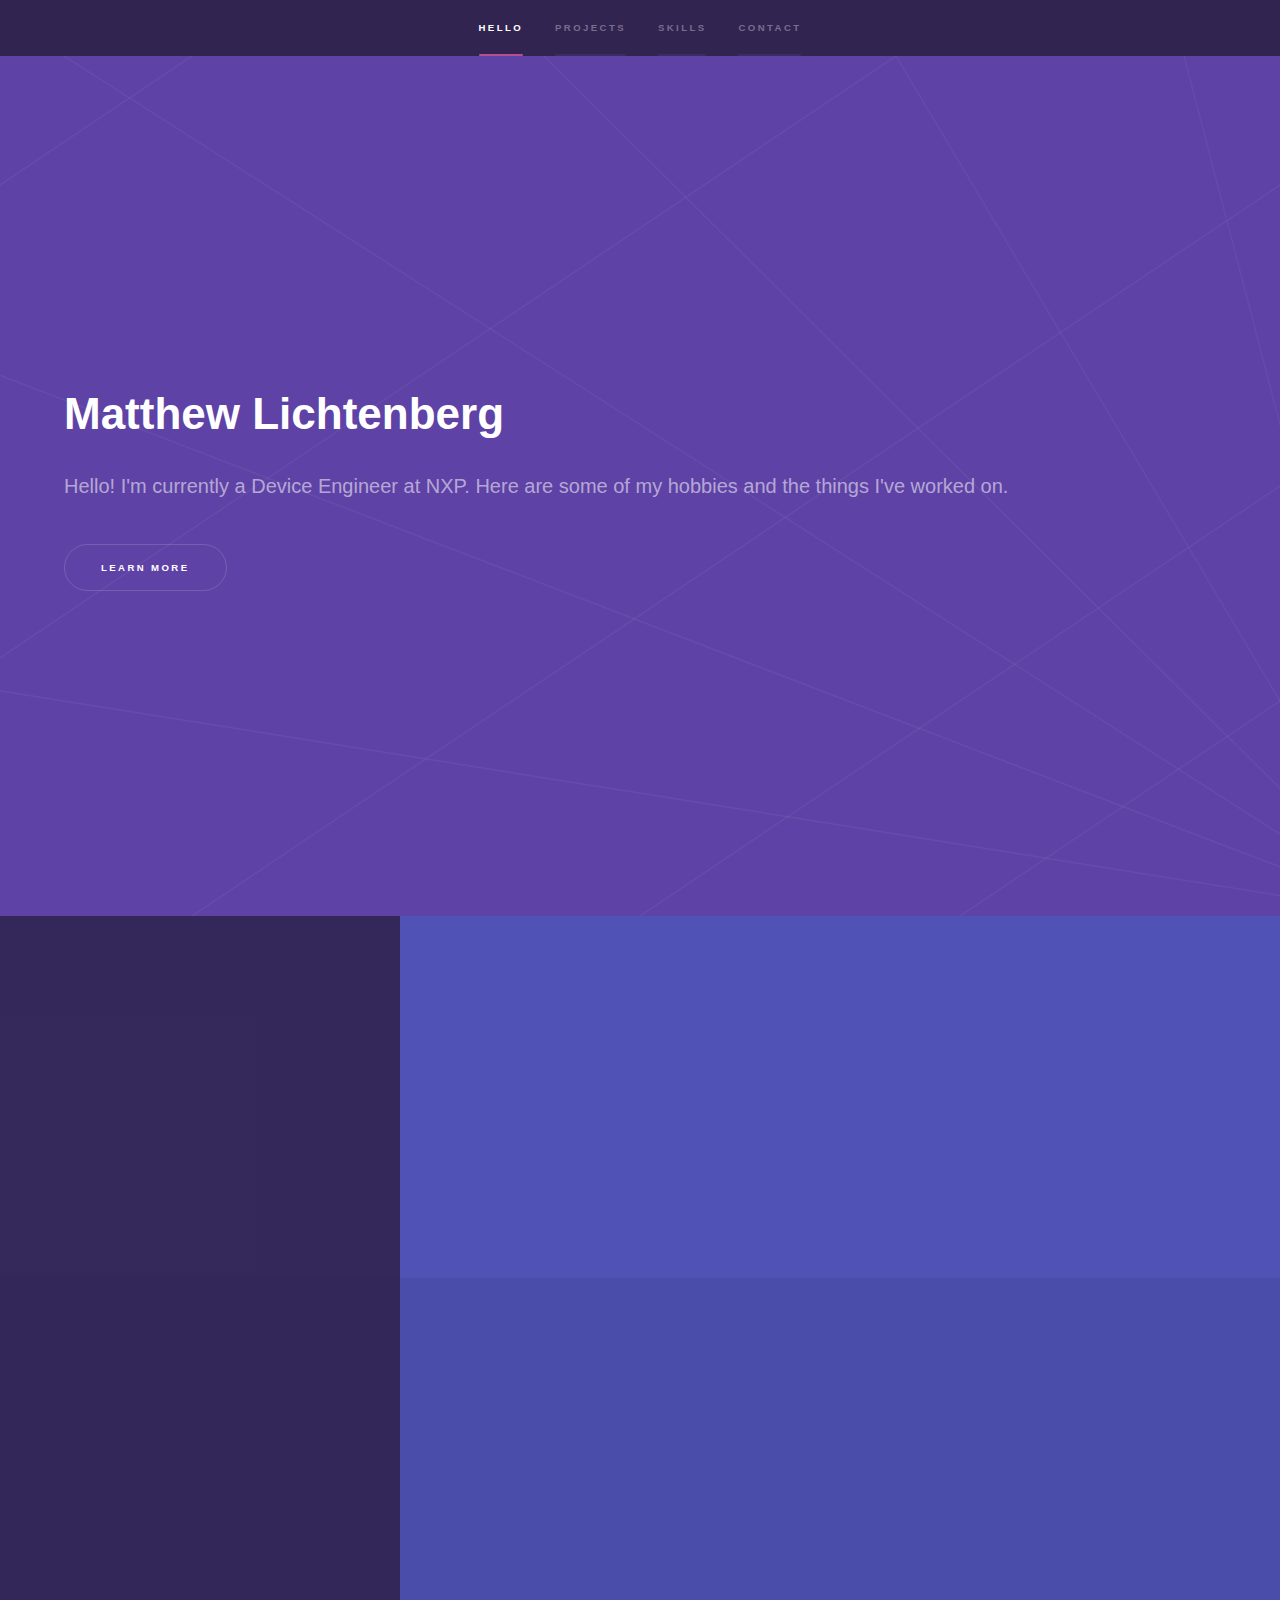
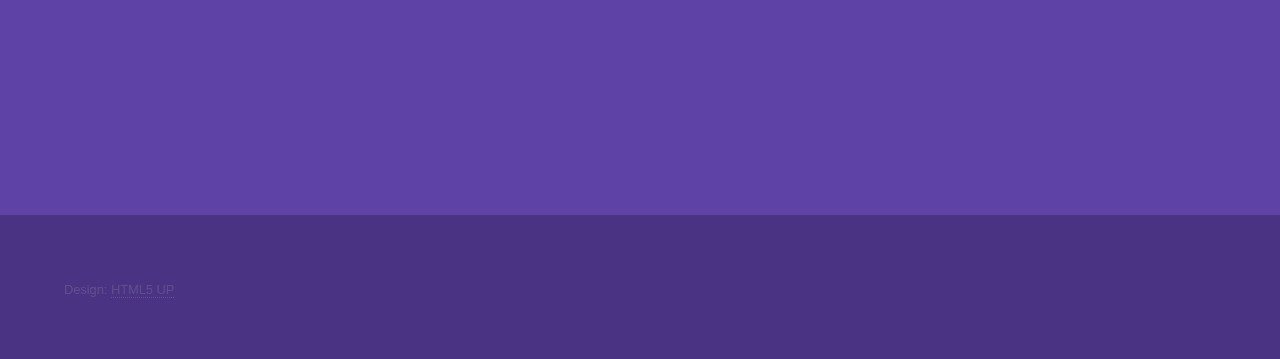
==== commit 972a3cec: "no longer a student" ====
--- a/index.html
+++ b/index.html
@@ -19,10 +19,10 @@
 				<div class="inner">
 					<nav>
 						<ul>
-							<li><a href="#intro">Welcome</a></li>
-							<li><a href="#one">Who we are</a></li>
-							<li><a href="#two">What we do</a></li>
-							<li><a href="#three">Get in touch</a></li>
+							<li><a href="#intro">Hello</a></li>
+							<li><a href="#one">Projects</a></li>
+							<li><a href="#two">Skills</a></li>
+							<li><a href="#three">Contact</a></li>
 						</ul>
 					</nav>
 				</div>
@@ -35,7 +35,7 @@
 					<section id="intro" class="wrapper style1 fullscreen fade-up">
 						<div class="inner">
 							<h1>Matthew Lichtenberg</h1>
-							<p>Hello! I'm a sutdent interested in Mareials Science, Math, Cooking and Murder Mysteries. This website shows some of the projects that I've worked on.
+							<p>Hello! I'm currently a Device Engineer at NXP. Here are some of my hobbies and the things I've worked on.</p>
 							<ul class="actions">
 								<li><a href="#one" class="button scrolly">Learn more</a></li>
 							</ul>
@@ -45,37 +45,37 @@
 				<!-- One -->
 					<section id="one" class="wrapper style2 spotlights">
 						<section>
-							<a href="#" class="image"><img src="images/pic01.jpg" alt="" data-position="center center" /></a>
+							<a href="#" class="image"><img src="images/finger.png" alt="" data-position="center center" /></a>
 							<div class="content">
 								<div class="inner">
-									<h2>Metal Iodide Thin Films</h2>
-									<p>I am curently reserching the production opticaly transparent p-type Copper iodide and Copper Tin iodide thin films and their properties. This is reserch being done in the Paine-Zaslavsky Lab at Brown University.</p>
+									<h2>AI for Nanoscale Imaging of Contact in the Human-Machine Interface</h2>
+									<p>The tips of your fingers are covered in prints, ridges, and groves. How much of that is actually in contact with the things you touch?</p>
 									<ul class="actions">
-										<li><a href="generic.html" class="button">Learn more</a></li>
+										<li><a href="Tribology.html" class="button">Learn more</a></li>
 									</ul>
 								</div>
 							</div>
 						</section>
 						<section>
-							<a href="#" class="image"><img src="images/pic02.jpg" alt="" data-position="top center" /></a>
+							<a href="#" class="image"><img src="images/SEM_1.png" alt="" data-position="top center" /></a>
 							<div class="content">
 								<div class="inner">
-									<h2>Feugiat consequat</h2>
-									<p>Phasellus convallis elit id ullamcorper pulvinar. Duis aliquam turpis mauris, eu ultricies erat malesuada quis. Aliquam dapibus.</p>
+									<h2>Copper Iodide TFTs</h2>
+									<p>Copper iodide and copper tin iodide show promise as compliment p-type materials to IZO in optically transparent thin film transistors.</p>
 									<ul class="actions">
-										<li><a href="generic.html" class="button">Learn more</a></li>
+										<li><a href="copperiodide.html" class="button">Learn more</a></li>
 									</ul>
 								</div>
 							</div>
 						</section>
 						<section>
-							<a href="#" class="image"><img src="images/pic03.jpg" alt="" data-position="25% 25%" /></a>
+							<a href="#" class="image"><img src="images/AMOCH.png" alt="" data-position="25% 25%" /></a>
 							<div class="content">
 								<div class="inner">
-									<h2>Ultricies aliquam</h2>
-									<p>Phasellus convallis elit id ullamcorper pulvinar. Duis aliquam turpis mauris, eu ultricies erat malesuada quis. Aliquam dapibus.</p>
+									<h2>Murder Mystery Modules</h2>
+									<p>As President of Brown University's Roleplaying and Narrativists Society (BURNS) I write modules for murder mystery dinners. They are free to download and use.</p>
 									<ul class="actions">
-										<li><a href="generic.html" class="button">Learn more</a></li>
+										<li><a href="murdermysteries.html" class="button">See Modules</a></li>
 									</ul>
 								</div>
 							</div>
@@ -85,43 +85,40 @@
 				<!-- Two -->
 					<section id="two" class="wrapper style3 fade-up">
 						<div class="inner">
-							<h2>What we do</h2>
-							<p>Phasellus convallis elit id ullamcorper pulvinar. Duis aliquam turpis mauris, eu ultricies erat malesuada quis. Aliquam dapibus, lacus eget hendrerit bibendum, urna est aliquam sem, sit amet imperdiet est velit quis lorem.</p>
+							<h2>Skills</h2>
+							<p></p>
 							<div class="features">
 								<section>
 									<span class="icon solid major fa-code"></span>
-									<h3>Lorem ipsum amet</h3>
-									<p>Phasellus convallis elit id ullam corper amet et pulvinar. Duis aliquam turpis mauris, sed ultricies erat dapibus.</p>
+									<h3>Coding and Web Development</h3>
+									<p>Software development and coding experience</p>
 								</section>
 								<section>
-									<span class="icon solid major fa-lock"></span>
-									<h3>Aliquam sed nullam</h3>
-									<p>Phasellus convallis elit id ullam corper amet et pulvinar. Duis aliquam turpis mauris, sed ultricies erat dapibus.</p>
+									<span class="icon solid major fa-project-diagram"></span>
+									<h3>AI and Machine Learning</h3>
+									<p>Supervised machine learning and neural networks for image processing</p>
 								</section>
 								<section>
-									<span class="icon solid major fa-cog"></span>
-									<h3>Sed erat ullam corper</h3>
-									<p>Phasellus convallis elit id ullam corper amet et pulvinar. Duis aliquam turpis mauris, sed ultricies erat dapibus.</p>
+									<span class="icon solid major fa-flask"></span>
+									<h3>Lab skills</h3>
+									<p>Experience with common lab safety practices and handling hazardous and volitle chemicals</p>
 								</section>
 								<section>
-									<span class="icon solid major fa-desktop"></span>
-									<h3>Veroeros quis lorem</h3>
-									<p>Phasellus convallis elit id ullam corper amet et pulvinar. Duis aliquam turpis mauris, sed ultricies erat dapibus.</p>
+									<span class="icon solid major fa-microscope"></span>
+									<h3>Technical Equipment</h3>
+									<p> Sputter Deposition, Scanning Electon Microscopy, X-ray Diffraction, and Photolithograpy</p>
 								</section>
 								<section>
-									<span class="icon solid major fa-link"></span>
-									<h3>Urna quis bibendum</h3>
-									<p>Phasellus convallis elit id ullam corper amet et pulvinar. Duis aliquam turpis mauris, sed ultricies erat dapibus.</p>
+									<span class="icon solid major fa-graduation-cap"></span>
+									<h3>Teaching Skills</h3>
+									<p>Undergraduate Teaching Assistant for Electricity and Magnetism and Group Tutor for Thermodynamics.</p>
 								</section>
 								<section>
-									<span class="icon major fa-gem"></span>
-									<h3>Aliquam urna dapibus</h3>
-									<p>Phasellus convallis elit id ullam corper amet et pulvinar. Duis aliquam turpis mauris, sed ultricies erat dapibus.</p>
+									<span class="icon solid major fa-tools"></span>
+									<h3>Hand and power tools</h3>
+									<p>Proficency with wood working, metal working, and 3D-printing</p>
 								</section>
 							</div>
-							<ul class="actions">
-								<li><a href="generic.html" class="button">Learn more</a></li>
-							</ul>
 						</div>
 					</section>
 
@@ -129,35 +126,14 @@
 					<section id="three" class="wrapper style1 fade-up">
 						<div class="inner">
 							<h2>Get in touch</h2>
-							<p>Phasellus convallis elit id ullamcorper pulvinar. Duis aliquam turpis mauris, eu ultricies erat malesuada quis. Aliquam dapibus, lacus eget hendrerit bibendum, urna est aliquam sem, sit amet imperdiet est velit quis lorem.</p>
+							<p>Questions? Comments? Feel free to get in touch with me.</p>
 							<div class="split style1">
-								<section>
-									<form method="post" action="#">
-										<div class="fields">
-											<div class="field half">
-												<label for="name">Name</label>
-												<input type="text" name="name" id="name" />
-											</div>
-											<div class="field half">
-												<label for="email">Email</label>
-												<input type="text" name="email" id="email" />
-											</div>
-											<div class="field">
-												<label for="message">Message</label>
-												<textarea name="message" id="message" rows="5"></textarea>
-											</div>
-										</div>
-										<ul class="actions">
-											<li><a href="" class="button submit">Send Message</a></li>
-										</ul>
-									</form>
-								</section>
 								<section>
 									<ul class="contact">
 										<li>
 											<h3>Address</h3>
-											<span>265 West Trail <br />
-											Stamford, CT 06903<br />
+											<span>69 Brown Street #2962<br />
+											Providence, RI 02912-2962<br />
 											USA</span>
 										</li>
 										<li>
@@ -171,7 +147,7 @@
 										<li>
 											<h3>Social</h3>
 											<ul class="icons">
-												<li><a href="#" class="icon brands fa-github"><span class="label">GitHub</span></a></li>
+												<li><a href="https://github.com/mlichten" class="icon brands fa-github"><span class="label">GitHub</span></a></li>
 												<li><a href="https://www.linkedin.com/in/matthew-lichtenberg-42193515a/" class="icon brands fa-linkedin-in"><span class="label">LinkedIn</span></a></li>
 											</ul>
 										</li>
@@ -187,7 +163,7 @@
 			<footer id="footer" class="wrapper style1-alt">
 				<div class="inner">
 					<ul class="menu">
-						<li>&copy; Untitled. All rights reserved.</li><li>Design: <a href="http://html5up.net">HTML5 UP</a></li>
+						<li>Design: <a href="http://html5up.net">HTML5 UP</a></li>
 					</ul>
 				</div>
 			</footer>
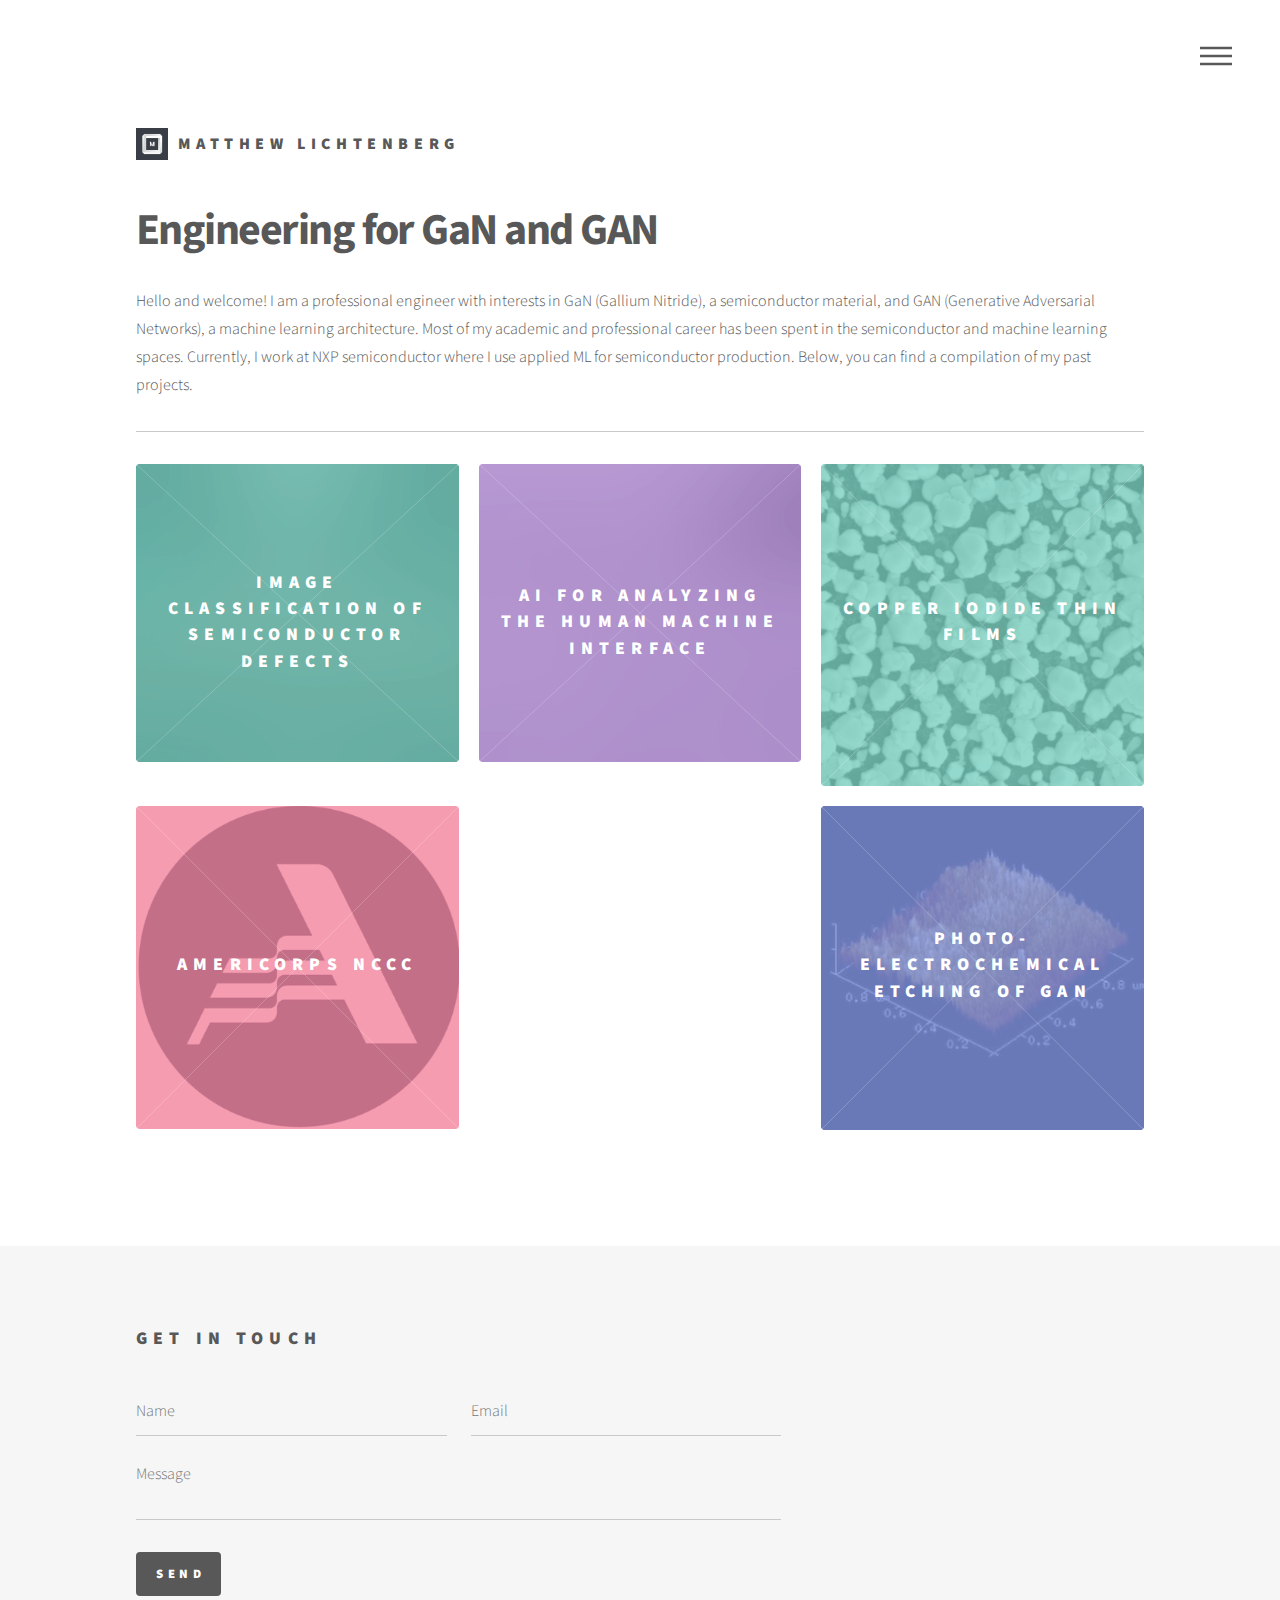
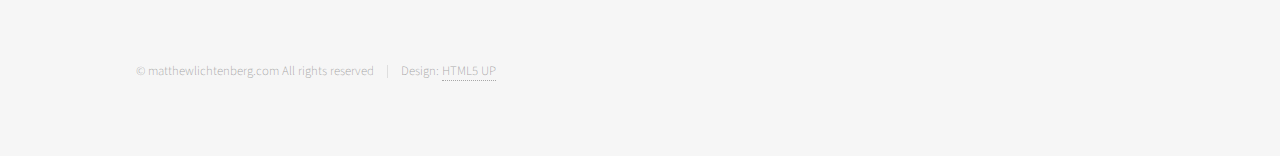
==== commit 86111e5e: "VERSION 2.0" ====
--- a/index.html
+++ b/index.html
@@ -1,6 +1,6 @@
 <!DOCTYPE HTML>
 <!--
-	Hyperspace by HTML5 UP
+	Phantom by HTML5 UP
 	html5up.net | @ajlkn
 	Free for personal and commercial use under the CCA 3.0 license (html5up.net/license)
 -->
@@ -13,169 +13,242 @@
 		<noscript><link rel="stylesheet" href="assets/css/noscript.css" /></noscript>
 	</head>
 	<body class="is-preload">
-
-		<!-- Sidebar -->
-			<section id="sidebar">
-				<div class="inner">
-					<nav>
+		<!-- Wrapper -->
+			<div id="wrapper">
+
+				<!-- Header -->
+					<header id="header">
+						<div class="inner">
+
+							<!-- Logo -->
+								<a href="index.html" class="logo">
+									<span class="symbol"><img src="images/logo.png" alt="" /></span><span class="title">Matthew Lichtenberg</span>
+								</a>
+
+							<!-- Nav -->
+								<nav>
+									<ul>
+										<li><a href="#menu">Menu</a></li>
+									</ul>
+								</nav>
+
+						</div>
+					</header>
+
+				<!-- Menu -->
+					<nav id="menu">
+						<h2>Menu</h2>
 						<ul>
-							<li><a href="#intro">Hello</a></li>
-							<li><a href="#one">Projects</a></li>
-							<li><a href="#two">Skills</a></li>
-							<li><a href="#three">Contact</a></li>
+							<li><a href="index.html">Home</a></li>
+							<li><a href="aboutme.html">About Me</a></li>
+							<li><a href="resume.html">Resume</a></li>
 						</ul>
 					</nav>
-				</div>
-			</section>
-
-		<!-- Wrapper -->
-			<div id="wrapper">
-
-				<!-- Intro -->
-					<section id="intro" class="wrapper style1 fullscreen fade-up">
+
+				<!-- Main -->
+					<div id="main">
 						<div class="inner">
-							<h1>Matthew Lichtenberg</h1>
-							<p>Hello! I'm currently a Device Engineer at NXP. Here are some of my hobbies and the things I've worked on.</p>
-							<ul class="actions">
-								<li><a href="#one" class="button scrolly">Learn more</a></li>
+							<header>
+								<h1>Engineering for GaN and GAN <!-- <a href="http://html5up.net">HTML5 UP</a>. -->
+								</h1>
+								<p>Hello and welcome! I am a professional engineer with interests in GaN (Gallium Nitride),
+									a semiconductor material, and GAN (Generative Adversarial Networks), a machine learning
+									architecture. Most of my academic and professional career has been spent in the semiconductor
+									and machine learning spaces. Currently, I work at NXP semiconductor where I use applied ML for 
+									semiconductor production. Below, you can find a compilation of my past projects.</p>
+							</header>
+							<hr />
+							<!--<h3 style="text-align:center;">Portfolio Highlights</h3>-->
+							<section class="tiles">
+								<!--<article class="style1">
+									<span class="image">
+										<img src="images/pic01.jpg" alt="" />
+									</span>
+									<a href="generic.html">
+										<h2>Style Shifting with cGAN</h2>
+										<div class="content">
+											<p>Sed nisl arcu euismod sit amet nisi lorem etiam dolor veroeros et feugiat.</p>
+										</div>
+									</a>
+								</article>-->
+								<!--<article class="style2">
+									<span class="image">
+										<img src="images/pic02.jpg" alt="" />
+									</span>
+									<a href="generic.html">
+										<h2>Making Music with GAN</h2>
+										<div class="content">
+											<p>Sed nisl arcu euismod sit amet nisi lorem etiam dolor veroeros et feugiat.</p>
+										</div>
+									</a>
+								</article>-->
+								<article class="style3">
+									<span class="image">
+										<img src="images/pic03.jpg" alt="" />
+									</span>
+									<a href="comingsoon.html">
+										<h2>Image Classification of Semiconductor defects</h2>
+										<div class="content">
+											<p>Coming Soon</p>
+										</div>
+									</a>
+								</article>
+								<article class="style5">
+									<span class="image">
+										<img src="images/pic05.jpg" alt="" />
+									</span>
+									<a href="Tribology.html">
+										<h2>AI for analyzing the human machine interface</h2>
+										<div class="content">
+											<p>What happens when you touch a surface.</p>
+										</div>
+									</a>
+								</article>
+							<!--</section>
+							<hr />
+							<h3 style="text-align:center;">More Past Projects</h3>
+							<section class="tiles">-->
+								<!--<article class="style4">
+									<span class="image">
+										<img src="images/pic04.jpg" alt="" />
+									</span>
+									<a href="generic.html">
+										<h2>ML for Beating the Stock Market</h2>
+										<div class="content">
+											<p>Everyone should try at least once.</p>
+										</div>
+									</a>
+								</article>-->
+								<!--<article class="style6">
+									<span class="image">
+										<img src="images/pic06.jpg" alt="" />
+									</span>
+									<a href="generic.html">
+										<h2>Veroeros</h2>
+										<div class="content">
+											<p>Sed nisl arcu euismod sit amet nisi lorem etiam dolor veroeros et feugiat.</p>
+										</div>
+									</a>
+								</article>
+								<article class="style2">
+									<span class="image">
+										<img src="images/pic07.jpg" alt="" />
+									</span>
+									<a href="generic.html">
+										<h2>Mechanical Stress from PVD</h2>
+										<div class="content">
+											<p>Sed nisl arcu euismod sit amet nisi lorem etiam dolor veroeros et feugiat.</p>
+										</div>
+									</a>
+								</article>-->
+								<article class="style3">
+									<span class="image">
+										<img src="images/SEM_2.png" alt="" />
+									</span>
+									<a href="cui.html">
+										<h2>Copper Iodide Thin Films</h2>
+										<div class="content">
+											<p>Sed nisl arcu euismod sit amet nisi lorem etiam dolor veroeros et feugiat.</p>
+										</div>
+									</a>
+								</article>
+								<article class="style1">
+									<span class="image">
+										<img src="images/NCCC.png" alt="" />
+									</span>
+									<a href="Americorps.html">
+										<h2>Americorps NCCC</h2>
+										<div class="content">
+											<p>My Gap Year</p>
+										</div>
+									</a>
+								</article>
+								<article class="style5">
+									<span class="image">
+										<img src="images/IMG_0210.jpg" alt="" />
+									</span>
+									<a href="comingsoon.html">
+										<h2>Sooting Tendencies of Biodiesel Fuels</h2>
+										<div class="content">
+											<p>Car emissions are bad for the environment, but some are worse than others. (coming soon)</p>
+										</div>
+									</a>
+								</article>
+								<article class="style6">
+									<span class="image">
+										<img src="images/afm.png" alt="" />
+									</span>
+									<a href="etch2.html">
+										<h2>Photo-electrochemical Etching of GaN</h2>
+										<div class="content">
+											<p>How can we reduce surface reflectivity to make better GaN devices?</p>
+										</div>
+									</a>
+								</article>
+								<article class="style4">
+									<span class="image">
+										<img src="images/web.png" alt="" />
+									</span>
+									<a href="madeawebsite.html">
+										<h2>I Made a<br>Website</h2>
+										<div class="content">
+											<p>I set up the HTML for the personal wesite you are on right now</p>
+										</div>
+									</a>
+								</article>
+							</section>
+						</div>
+					</div>
+
+				<!-- Footer -->
+					<footer id="footer">
+						<div class="inner">
+							<section>
+								<h2>Get in touch</h2>
+								<form method="post" action="#">
+									<div class="fields">
+										<div class="field half">
+											<input type="text" name="name" id="name" placeholder="Name" />
+										</div>
+										<div class="field half">
+											<input type="email" name="email" id="email" placeholder="Email" />
+										</div>
+										<div class="field">
+											<textarea name="message" id="message" placeholder="Message"></textarea>
+										</div>
+									</div>
+									<ul class="actions">
+										<li><input type="submit" value="Send" class="primary" /></li>
+									</ul>
+								</form>
+							</section>
+							<!--<section>
+								<h2>Follow</h2>
+								<ul class="icons">
+									<li><a href="#" class="icon brands style2 fa-twitter"><span class="label">Twitter</span></a></li>
+									<li><a href="#" class="icon brands style2 fa-facebook-f"><span class="label">Facebook</span></a></li>
+									<li><a href="#" class="icon brands style2 fa-instagram"><span class="label">Instagram</span></a></li>
+									<li><a href="#" class="icon brands style2 fa-dribbble"><span class="label">Dribbble</span></a></li>
+									<li><a href="#" class="icon brands style2 fa-github"><span class="label">GitHub</span></a></li>
+									<li><a href="#" class="icon brands style2 fa-500px"><span class="label">500px</span></a></li>
+									<li><a href="#" class="icon solid style2 fa-phone"><span class="label">Phone</span></a></li>
+									<li><a href="#" class="icon solid style2 fa-envelope"><span class="label">Email</span></a></li>
+								</ul>
+							</section>-->
+							<ul class="copyright">
+								<li>&copy; matthewlichtenberg.com All rights reserved</li><li>Design: <a href="http://html5up.net">HTML5 UP</a></li>
 							</ul>
 						</div>
-					</section>
-
-				<!-- One -->
-					<section id="one" class="wrapper style2 spotlights">
-						<section>
-							<a href="#" class="image"><img src="images/finger.png" alt="" data-position="center center" /></a>
-							<div class="content">
-								<div class="inner">
-									<h2>AI for Nanoscale Imaging of Contact in the Human-Machine Interface</h2>
-									<p>The tips of your fingers are covered in prints, ridges, and groves. How much of that is actually in contact with the things you touch?</p>
-									<ul class="actions">
-										<li><a href="Tribology.html" class="button">Learn more</a></li>
-									</ul>
-								</div>
-							</div>
-						</section>
-						<section>
-							<a href="#" class="image"><img src="images/SEM_1.png" alt="" data-position="top center" /></a>
-							<div class="content">
-								<div class="inner">
-									<h2>Copper Iodide TFTs</h2>
-									<p>Copper iodide and copper tin iodide show promise as compliment p-type materials to IZO in optically transparent thin film transistors.</p>
-									<ul class="actions">
-										<li><a href="copperiodide.html" class="button">Learn more</a></li>
-									</ul>
-								</div>
-							</div>
-						</section>
-						<section>
-							<a href="#" class="image"><img src="images/AMOCH.png" alt="" data-position="25% 25%" /></a>
-							<div class="content">
-								<div class="inner">
-									<h2>Murder Mystery Modules</h2>
-									<p>As President of Brown University's Roleplaying and Narrativists Society (BURNS) I write modules for murder mystery dinners. They are free to download and use.</p>
-									<ul class="actions">
-										<li><a href="murdermysteries.html" class="button">See Modules</a></li>
-									</ul>
-								</div>
-							</div>
-						</section>
-					</section>
-
-				<!-- Two -->
-					<section id="two" class="wrapper style3 fade-up">
-						<div class="inner">
-							<h2>Skills</h2>
-							<p></p>
-							<div class="features">
-								<section>
-									<span class="icon solid major fa-code"></span>
-									<h3>Coding and Web Development</h3>
-									<p>Software development and coding experience</p>
-								</section>
-								<section>
-									<span class="icon solid major fa-project-diagram"></span>
-									<h3>AI and Machine Learning</h3>
-									<p>Supervised machine learning and neural networks for image processing</p>
-								</section>
-								<section>
-									<span class="icon solid major fa-flask"></span>
-									<h3>Lab skills</h3>
-									<p>Experience with common lab safety practices and handling hazardous and volitle chemicals</p>
-								</section>
-								<section>
-									<span class="icon solid major fa-microscope"></span>
-									<h3>Technical Equipment</h3>
-									<p> Sputter Deposition, Scanning Electon Microscopy, X-ray Diffraction, and Photolithograpy</p>
-								</section>
-								<section>
-									<span class="icon solid major fa-graduation-cap"></span>
-									<h3>Teaching Skills</h3>
-									<p>Undergraduate Teaching Assistant for Electricity and Magnetism and Group Tutor for Thermodynamics.</p>
-								</section>
-								<section>
-									<span class="icon solid major fa-tools"></span>
-									<h3>Hand and power tools</h3>
-									<p>Proficency with wood working, metal working, and 3D-printing</p>
-								</section>
-							</div>
-						</div>
-					</section>
-
-				<!-- Three -->
-					<section id="three" class="wrapper style1 fade-up">
-						<div class="inner">
-							<h2>Get in touch</h2>
-							<p>Questions? Comments? Feel free to get in touch with me.</p>
-							<div class="split style1">
-								<section>
-									<ul class="contact">
-										<li>
-											<h3>Address</h3>
-											<span>69 Brown Street #2962<br />
-											Providence, RI 02912-2962<br />
-											USA</span>
-										</li>
-										<li>
-											<h3>Email</h3>
-											<a href="#">matthew_lichtenberg@brown.edu</a>
-										</li>
-										<li>
-											<h3>Phone</h3>
-											<span>(203) 962-2309</span>
-										</li>
-										<li>
-											<h3>Social</h3>
-											<ul class="icons">
-												<li><a href="https://github.com/mlichten" class="icon brands fa-github"><span class="label">GitHub</span></a></li>
-												<li><a href="https://www.linkedin.com/in/matthew-lichtenberg-42193515a/" class="icon brands fa-linkedin-in"><span class="label">LinkedIn</span></a></li>
-											</ul>
-										</li>
-									</ul>
-								</section>
-							</div>
-						</div>
-					</section>
+					</footer>
 
 			</div>
-
-		<!-- Footer -->
-			<footer id="footer" class="wrapper style1-alt">
-				<div class="inner">
-					<ul class="menu">
-						<li>Design: <a href="http://html5up.net">HTML5 UP</a></li>
-					</ul>
-				</div>
-			</footer>
 
 		<!-- Scripts -->
 			<script src="assets/js/jquery.min.js"></script>
-			<script src="assets/js/jquery.scrollex.min.js"></script>
-			<script src="assets/js/jquery.scrolly.min.js"></script>
 			<script src="assets/js/browser.min.js"></script>
 			<script src="assets/js/breakpoints.min.js"></script>
 			<script src="assets/js/util.js"></script>
 			<script src="assets/js/main.js"></script>
 
 	</body>
-</html>
+</html>--- a/assets/css/main.css
+++ b/assets/css/main.css
@@ -1,9 +1,10 @@
 @import url(fontawesome-all.min.css);
-
-/*
-	Hyperspace by HTML5 UP
-	html5up.net | @ajlkn
-	Free for personal and commercial use under the CCA 3.0 license (html5up.net/license)
+@import url("https://fonts.googleapis.com/css?family=Source+Sans+Pro:300,700,900");
+
+/*
+	Phantom by HTML5 UP
+	html5up.net | @ajlkn
+	Free for personal and commercial use under the CCA 3.0 license (html5up.net/license)
 */
 
 html, body, div, span, applet, object,
@@ -31,7 +32,14 @@
 body {
 	line-height: 1;
 }
-
+.your-centered-div {
+    width: 840px; /* you have to have a size or this method doesn't work */
+    height: 630px; /* think about making these max-width instead - might give you some more responsiveness */
+    /*position: absolute;  positions out of the flow, but according to the nearest parent */
+    top: 0; right: 0; /* confuse it i guess */
+    bottom: 0; left: 0;
+    margin: auto; /* make em equal */
+}
 ol, ul {
 	list-style: none;
 }
@@ -98,7 +106,7 @@
 	}
 
 	body {
-		background: #312450;
+		background: #ffffff;
 	}
 
 		body.is-preload *, body.is-preload *:before, body.is-preload *:after {
@@ -115,17 +123,17 @@
 /* Type */
 
 	body, input, select, textarea {
-		color: rgba(255, 255, 255, 0.55);
-		font-family: Arial, Helvetica, sans-serif;
-		font-size: 16.5pt;
-		font-weight: normal;
+		color: #585858;
+		font-family: "Source Sans Pro", Helvetica, sans-serif;
+		font-size: 16pt;
+		font-weight: 300;
 		line-height: 1.75;
 	}
 
 		@media screen and (max-width: 1680px) {
 
 			body, input, select, textarea {
-				font-size: 13pt;
+				font-size: 14pt;
 			}
 
 		}
@@ -138,32 +146,23 @@
 
 		}
 
-		@media screen and (max-width: 360px) {
-
-			body, input, select, textarea {
-				font-size: 11pt;
-			}
-
-		}
-
 	a {
-		-moz-transition: color 0.2s ease, border-bottom-color 0.2s ease;
-		-webkit-transition: color 0.2s ease, border-bottom-color 0.2s ease;
-		-ms-transition: color 0.2s ease, border-bottom-color 0.2s ease;
-		transition: color 0.2s ease, border-bottom-color 0.2s ease;
-		border-bottom: dotted 1px rgba(255, 255, 255, 0.35);
-		color: inherit;
+		-moz-transition: border-bottom-color 0.2s ease, color 0.2s ease;
+		-webkit-transition: border-bottom-color 0.2s ease, color 0.2s ease;
+		-ms-transition: border-bottom-color 0.2s ease, color 0.2s ease;
+		transition: border-bottom-color 0.2s ease, color 0.2s ease;
 		text-decoration: none;
+		color: #585858;
+		border-bottom: dotted 1px rgba(88, 88, 88, 0.5);
 	}
 
 		a:hover {
 			border-bottom-color: transparent;
-			color: #ffffff;
+			color: #f2849e !important;
 		}
 
 	strong, b {
-		color: #ffffff;
-		font-weight: bold;
+		font-weight: 900;
 	}
 
 	em, i {
@@ -174,56 +173,57 @@
 		margin: 0 0 2em 0;
 	}
 
-	h1, h2, h3, h4, h5, h6 {
-		color: #ffffff;
-		font-weight: bold;
-		line-height: 1.5;
-		margin: 0 0 0.5em 0;
-	}
-
-		h1 a, h2 a, h3 a, h4 a, h5 a, h6 a {
-			color: inherit;
-			text-decoration: none;
-		}
-
 	h1 {
 		font-size: 2.75em;
-	}
-
-		h1.major {
-			margin: 0 0 1.3em 0;
-			position: relative;
-			padding-bottom: 0.35em;
-		}
-
-			h1.major:after {
-				background-image: -moz-linear-gradient(to right, #5e42a6, #b74e91);
-				background-image: -webkit-linear-gradient(to right, #5e42a6, #b74e91);
-				background-image: -ms-linear-gradient(to right, #5e42a6, #b74e91);
-				background-image: linear-gradient(to right, #5e42a6, #b74e91);
-				-moz-transition: max-width 0.2s ease;
-				-webkit-transition: max-width 0.2s ease;
-				-ms-transition: max-width 0.2s ease;
-				transition: max-width 0.2s ease;
-				border-radius: 0.2em;
-				bottom: 0;
-				content: '';
-				height: 0.05em;
-				position: absolute;
-				right: 0;
-				width: 100%;
-			}
+		font-weight: 700;
+		line-height: 1.3;
+		margin: 0 0 1em 0;
+		letter-spacing: -0.035em;
+	}
+
+		h1 a {
+			color: inherit;
+		}
+
+		@media screen and (max-width: 736px) {
+
+			h1 {
+				font-size: 2em;
+				margin: 0 0 1em 0;
+			}
+
+		}
+
+		@media screen and (max-width: 360px) {
+
+			h1 {
+				font-size: 1.75em;
+			}
+
+		}
+
+	h2, h3, h4, h5, h6 {
+		font-weight: 900;
+		line-height: 1.5;
+		margin: 0 0 2em 0;
+		text-transform: uppercase;
+		letter-spacing: 0.35em;
+	}
+
+		h2 a, h3 a, h4 a, h5 a, h6 a {
+			color: inherit;
+		}
 
 	h2 {
-		font-size: 1.75em;
+		font-size: 1.1em;
 	}
 
 	h3 {
-		font-size: 1.1em;
+		font-size: 1em;
 	}
 
 	h4 {
-		font-size: 1em;
+		font-size: 0.8em;
 	}
 
 	h5 {
@@ -231,33 +231,25 @@
 	}
 
 	h6 {
-		font-size: 0.6em;
+		font-size: 0.8em;
+	}
+
+	@media screen and (max-width: 980px) {
+
+		h1 br, h2 br, h3 br, h4 br, h5 br, h6 br {
+			display: none;
+		}
+
 	}
 
 	@media screen and (max-width: 736px) {
 
-		h1 {
-			font-size: 2em;
-		}
-
 		h2 {
-			font-size: 1.25em;
+			font-size: 1em;
 		}
 
 		h3 {
-			font-size: 1em;
-		}
-
-		h4 {
 			font-size: 0.8em;
-		}
-
-		h5 {
-			font-size: 0.6em;
-		}
-
-		h6 {
-			font-size: 0.6em;
 		}
 
 	}
@@ -275,16 +267,16 @@
 	}
 
 	blockquote {
-		border-left: solid 4px rgba(255, 255, 255, 0.15);
+		border-left: solid 4px #c9c9c9;
 		font-style: italic;
 		margin: 0 0 2em 0;
 		padding: 0.5em 0 0.5em 2em;
 	}
 
 	code {
-		background: rgba(255, 255, 255, 0.05);
-		border-radius: 0.25em;
-		border: solid 1px rgba(255, 255, 255, 0.15);
+		background: rgba(144, 144, 144, 0.075);
+		border-radius: 4px;
+		border: solid 1px #c9c9c9;
 		font-family: "Courier New", monospace;
 		font-size: 0.9em;
 		margin: 0 0.25em;
@@ -300,14 +292,14 @@
 
 		pre code {
 			display: block;
-			line-height: 1.75em;
+			line-height: 1.75;
 			padding: 1em 1.5em;
 			overflow-x: auto;
 		}
 
 	hr {
 		border: 0;
-		border-bottom: solid 1px rgba(255, 255, 255, 0.15);
+		border-bottom: solid 1px #c9c9c9;
 		margin: 2em 0;
 	}
 
@@ -487,87 +479,87 @@
 
 		.row.gtr-25 {
 			margin-top: 0;
-			margin-left: -0.375em;
+			margin-left: -0.5em;
 		}
 
 			.row.gtr-25 > * {
-				padding: 0 0 0 0.375em;
+				padding: 0 0 0 0.5em;
 			}
 
 			.row.gtr-25.gtr-uniform {
-				margin-top: -0.375em;
+				margin-top: -0.5em;
 			}
 
 				.row.gtr-25.gtr-uniform > * {
-					padding-top: 0.375em;
+					padding-top: 0.5em;
 				}
 
 		.row.gtr-50 {
 			margin-top: 0;
-			margin-left: -0.75em;
+			margin-left: -1em;
 		}
 
 			.row.gtr-50 > * {
-				padding: 0 0 0 0.75em;
+				padding: 0 0 0 1em;
 			}
 
 			.row.gtr-50.gtr-uniform {
-				margin-top: -0.75em;
+				margin-top: -1em;
 			}
 
 				.row.gtr-50.gtr-uniform > * {
-					padding-top: 0.75em;
+					padding-top: 1em;
 				}
 
 		.row {
 			margin-top: 0;
-			margin-left: -1.5em;
+			margin-left: -2em;
 		}
 
 			.row > * {
-				padding: 0 0 0 1.5em;
+				padding: 0 0 0 2em;
 			}
 
 			.row.gtr-uniform {
-				margin-top: -1.5em;
+				margin-top: -2em;
 			}
 
 				.row.gtr-uniform > * {
-					padding-top: 1.5em;
+					padding-top: 2em;
 				}
 
 		.row.gtr-150 {
 			margin-top: 0;
-			margin-left: -2.25em;
+			margin-left: -3em;
 		}
 
 			.row.gtr-150 > * {
-				padding: 0 0 0 2.25em;
+				padding: 0 0 0 3em;
 			}
 
 			.row.gtr-150.gtr-uniform {
-				margin-top: -2.25em;
+				margin-top: -3em;
 			}
 
 				.row.gtr-150.gtr-uniform > * {
-					padding-top: 2.25em;
+					padding-top: 3em;
 				}
 
 		.row.gtr-200 {
 			margin-top: 0;
-			margin-left: -3em;
+			margin-left: -4em;
 		}
 
 			.row.gtr-200 > * {
-				padding: 0 0 0 3em;
+				padding: 0 0 0 4em;
 			}
 
 			.row.gtr-200.gtr-uniform {
-				margin-top: -3em;
+				margin-top: -4em;
 			}
 
 				.row.gtr-200.gtr-uniform > * {
-					padding-top: 3em;
+					padding-top: 4em;
 				}
 
 		@media screen and (max-width: 1680px) {
@@ -730,87 +722,87 @@
 
 				.row.gtr-25 {
 					margin-top: 0;
-					margin-left: -0.375em;
+					margin-left: -0.5em;
 				}
 
 					.row.gtr-25 > * {
-						padding: 0 0 0 0.375em;
+						padding: 0 0 0 0.5em;
 					}
 
 					.row.gtr-25.gtr-uniform {
-						margin-top: -0.375em;
+						margin-top: -0.5em;
 					}
 
 						.row.gtr-25.gtr-uniform > * {
-							padding-top: 0.375em;
+							padding-top: 0.5em;
 						}
 
 				.row.gtr-50 {
 					margin-top: 0;
-					margin-left: -0.75em;
+					margin-left: -1em;
 				}
 
 					.row.gtr-50 > * {
-						padding: 0 0 0 0.75em;
+						padding: 0 0 0 1em;
 					}
 
 					.row.gtr-50.gtr-uniform {
-						margin-top: -0.75em;
+						margin-top: -1em;
 					}
 
 						.row.gtr-50.gtr-uniform > * {
-							padding-top: 0.75em;
+							padding-top: 1em;
 						}
 
 				.row {
 					margin-top: 0;
-					margin-left: -1.5em;
+					margin-left: -2em;
 				}
 
 					.row > * {
-						padding: 0 0 0 1.5em;
+						padding: 0 0 0 2em;
 					}
 
 					.row.gtr-uniform {
-						margin-top: -1.5em;
+						margin-top: -2em;
 					}
 
 						.row.gtr-uniform > * {
-							padding-top: 1.5em;
+							padding-top: 2em;
 						}
 
 				.row.gtr-150 {
 					margin-top: 0;
-					margin-left: -2.25em;
+					margin-left: -3em;
 				}
 
 					.row.gtr-150 > * {
-						padding: 0 0 0 2.25em;
+						padding: 0 0 0 3em;
 					}
 
 					.row.gtr-150.gtr-uniform {
-						margin-top: -2.25em;
+						margin-top: -3em;
 					}
 
 						.row.gtr-150.gtr-uniform > * {
-							padding-top: 2.25em;
+							padding-top: 3em;
 						}
 
 				.row.gtr-200 {
 					margin-top: 0;
-					margin-left: -3em;
+					margin-left: -4em;
 				}
 
 					.row.gtr-200 > * {
-						padding: 0 0 0 3em;
+						padding: 0 0 0 4em;
 					}
 
 					.row.gtr-200.gtr-uniform {
-						margin-top: -3em;
+						margin-top: -4em;
 					}
 
 						.row.gtr-200.gtr-uniform > * {
-							padding-top: 3em;
+							padding-top: 4em;
 						}
 
 		}
@@ -975,87 +967,87 @@
 
 				.row.gtr-25 {
 					margin-top: 0;
-					margin-left: -0.375em;
+					margin-left: -0.5em;
 				}
 
 					.row.gtr-25 > * {
-						padding: 0 0 0 0.375em;
+						padding: 0 0 0 0.5em;
 					}
 
 					.row.gtr-25.gtr-uniform {
-						margin-top: -0.375em;
+						margin-top: -0.5em;
 					}
 
 						.row.gtr-25.gtr-uniform > * {
-							padding-top: 0.375em;
+							padding-top: 0.5em;
 						}
 
 				.row.gtr-50 {
 					margin-top: 0;
-					margin-left: -0.75em;
+					margin-left: -1em;
 				}
 
 					.row.gtr-50 > * {
-						padding: 0 0 0 0.75em;
+						padding: 0 0 0 1em;
 					}
 
 					.row.gtr-50.gtr-uniform {
-						margin-top: -0.75em;
+						margin-top: -1em;
 					}
 
 						.row.gtr-50.gtr-uniform > * {
-							padding-top: 0.75em;
+							padding-top: 1em;
 						}
 
 				.row {
 					margin-top: 0;
-					margin-left: -1.5em;
+					margin-left: -2em;
 				}
 
 					.row > * {
-						padding: 0 0 0 1.5em;
+						padding: 0 0 0 2em;
 					}
 
 					.row.gtr-uniform {
-						margin-top: -1.5em;
+						margin-top: -2em;
 					}
 
 						.row.gtr-uniform > * {
-							padding-top: 1.5em;
+							padding-top: 2em;
 						}
 
 				.row.gtr-150 {
 					margin-top: 0;
-					margin-left: -2.25em;
+					margin-left: -3em;
 				}
 
 					.row.gtr-150 > * {
-						padding: 0 0 0 2.25em;
+						padding: 0 0 0 3em;
 					}
 
 					.row.gtr-150.gtr-uniform {
-						margin-top: -2.25em;
+						margin-top: -3em;
 					}
 
 						.row.gtr-150.gtr-uniform > * {
-							padding-top: 2.25em;
+							padding-top: 3em;
 						}
 
 				.row.gtr-200 {
 					margin-top: 0;
-					margin-left: -3em;
+					margin-left: -4em;
 				}
 
 					.row.gtr-200 > * {
-						padding: 0 0 0 3em;
+						padding: 0 0 0 4em;
 					}
 
 					.row.gtr-200.gtr-uniform {
-						margin-top: -3em;
+						margin-top: -4em;
 					}
 
 						.row.gtr-200.gtr-uniform > * {
-							padding-top: 3em;
+							padding-top: 4em;
 						}
 
 		}
@@ -1465,87 +1457,87 @@
 
 				.row.gtr-25 {
 					margin-top: 0;
-					margin-left: -0.375em;
+					margin-left: -0.25em;
 				}
 
 					.row.gtr-25 > * {
-						padding: 0 0 0 0.375em;
+						padding: 0 0 0 0.25em;
 					}
 
 					.row.gtr-25.gtr-uniform {
-						margin-top: -0.375em;
+						margin-top: -0.25em;
 					}
 
 						.row.gtr-25.gtr-uniform > * {
-							padding-top: 0.375em;
+							padding-top: 0.25em;
 						}
 
 				.row.gtr-50 {
 					margin-top: 0;
-					margin-left: -0.75em;
+					margin-left: -0.5em;
 				}
 
 					.row.gtr-50 > * {
-						padding: 0 0 0 0.75em;
+						padding: 0 0 0 0.5em;
 					}
 
 					.row.gtr-50.gtr-uniform {
-						margin-top: -0.75em;
+						margin-top: -0.5em;
 					}
 
 						.row.gtr-50.gtr-uniform > * {
-							padding-top: 0.75em;
+							padding-top: 0.5em;
 						}
 
 				.row {
 					margin-top: 0;
-					margin-left: -1.5em;
+					margin-left: -1em;
 				}
 
 					.row > * {
-						padding: 0 0 0 1.5em;
+						padding: 0 0 0 1em;
 					}
 
 					.row.gtr-uniform {
-						margin-top: -1.5em;
+						margin-top: -1em;
 					}
 
 						.row.gtr-uniform > * {
-							padding-top: 1.5em;
+							padding-top: 1em;
 						}
 
 				.row.gtr-150 {
 					margin-top: 0;
-					margin-left: -2.25em;
+					margin-left: -1.5em;
 				}
 
 					.row.gtr-150 > * {
-						padding: 0 0 0 2.25em;
+						padding: 0 0 0 1.5em;
 					}
 
 					.row.gtr-150.gtr-uniform {
-						margin-top: -2.25em;
+						margin-top: -1.5em;
 					}
 
 						.row.gtr-150.gtr-uniform > * {
-							padding-top: 2.25em;
+							padding-top: 1.5em;
 						}
 
 				.row.gtr-200 {
 					margin-top: 0;
-					margin-left: -3em;
+					margin-left: -2em;
 				}
 
 					.row.gtr-200 > * {
-						padding: 0 0 0 3em;
+						padding: 0 0 0 2em;
 					}
 
 					.row.gtr-200.gtr-uniform {
-						margin-top: -3em;
+						margin-top: -2em;
 					}
 
 						.row.gtr-200.gtr-uniform > * {
-							padding-top: 3em;
+							padding-top: 2em;
 						}
 
 		}
@@ -1710,520 +1702,367 @@
 
 				.row.gtr-25 {
 					margin-top: 0;
-					margin-left: -0.375em;
+					margin-left: -0.25em;
 				}
 
 					.row.gtr-25 > * {
-						padding: 0 0 0 0.375em;
+						padding: 0 0 0 0.25em;
 					}
 
 					.row.gtr-25.gtr-uniform {
-						margin-top: -0.375em;
+						margin-top: -0.25em;
 					}
 
 						.row.gtr-25.gtr-uniform > * {
-							padding-top: 0.375em;
+							padding-top: 0.25em;
 						}
 
 				.row.gtr-50 {
 					margin-top: 0;
-					margin-left: -0.75em;
+					margin-left: -0.5em;
 				}
 
 					.row.gtr-50 > * {
-						padding: 0 0 0 0.75em;
+						padding: 0 0 0 0.5em;
 					}
 
 					.row.gtr-50.gtr-uniform {
-						margin-top: -0.75em;
+						margin-top: -0.5em;
 					}
 
 						.row.gtr-50.gtr-uniform > * {
-							padding-top: 0.75em;
+							padding-top: 0.5em;
 						}
 
 				.row {
 					margin-top: 0;
-					margin-left: -1.5em;
+					margin-left: -1em;
 				}
 
 					.row > * {
-						padding: 0 0 0 1.5em;
+						padding: 0 0 0 1em;
 					}
 
 					.row.gtr-uniform {
-						margin-top: -1.5em;
+						margin-top: -1em;
 					}
 
 						.row.gtr-uniform > * {
-							padding-top: 1.5em;
+							padding-top: 1em;
 						}
 
 				.row.gtr-150 {
 					margin-top: 0;
-					margin-left: -2.25em;
+					margin-left: -1.5em;
 				}
 
 					.row.gtr-150 > * {
-						padding: 0 0 0 2.25em;
+						padding: 0 0 0 1.5em;
 					}
 
 					.row.gtr-150.gtr-uniform {
-						margin-top: -2.25em;
+						margin-top: -1.5em;
 					}
 
 						.row.gtr-150.gtr-uniform > * {
-							padding-top: 2.25em;
+							padding-top: 1.5em;
 						}
 
 				.row.gtr-200 {
 					margin-top: 0;
-					margin-left: -3em;
+					margin-left: -2em;
 				}
 
 					.row.gtr-200 > * {
-						padding: 0 0 0 3em;
+						padding: 0 0 0 2em;
 					}
 
 					.row.gtr-200.gtr-uniform {
-						margin-top: -3em;
+						margin-top: -2em;
 					}
 
 						.row.gtr-200.gtr-uniform > * {
-							padding-top: 3em;
-						}
-
-		}
-
-/* Box */
-
-	.box {
-		border-radius: 0.25em;
-		border: solid 1px rgba(255, 255, 255, 0.15);
-		margin-bottom: 2em;
-		padding: 1.5em;
-	}
-
-		.box > :last-child,
-		.box > :last-child > :last-child,
-		.box > :last-child > :last-child > :last-child {
-			margin-bottom: 0;
-		}
-
-		.box.alt {
-			border: 0;
-			border-radius: 0;
-			padding: 0;
-		}
-
-/* Button */
-
-	input[type="submit"],
-	input[type="reset"],
-	input[type="button"],
-	button,
-	.button {
-		-moz-appearance: none;
-		-webkit-appearance: none;
-		-ms-appearance: none;
-		appearance: none;
-		-moz-transition: border-color 0.2s ease;
-		-webkit-transition: border-color 0.2s ease;
-		-ms-transition: border-color 0.2s ease;
-		transition: border-color 0.2s ease;
-		background-color: transparent;
-		border: solid 1px !important;
-		border-color: rgba(255, 255, 255, 0.15) !important;
-		border-radius: 3em;
-		color: #ffffff !important;
-		cursor: pointer;
-		display: inline-block;
-		font-size: 0.6em;
-		font-weight: bold;
-		height: calc(4.75em + 2px);
-		letter-spacing: 0.25em;
-		line-height: 4.75em;
-		outline: 0;
-		padding: 0 3.75em;
+							padding-top: 2em;
+						}
+
+		}
+
+/* Section/Article */
+
+	section.special, article.special {
+		text-align: center;
+	}
+
+	header p {
+		margin-top: -1em;
+	}
+
+	@media screen and (max-width: 736px) {
+
+		header p {
+			margin-top: 0;
+		}
+
+	}
+
+/* Icon */
+
+	.icon {
+		text-decoration: none;
+		border-bottom: none;
 		position: relative;
-		text-align: center;
-		text-decoration: none;
-		text-transform: uppercase;
-		white-space: nowrap;
-	}
-
-		input[type="submit"]:after,
-		input[type="reset"]:after,
-		input[type="button"]:after,
-		button:after,
-		.button:after {
-			-moz-transform: scale(0.25);
-			-webkit-transform: scale(0.25);
-			-ms-transform: scale(0.25);
-			transform: scale(0.25);
-			pointer-events: none;
-			-moz-transition: opacity 0.2s ease, -moz-transform 0.2s ease;
-			-webkit-transition: opacity 0.2s ease, -webkit-transform 0.2s ease;
-			-ms-transition: opacity 0.2s ease, -ms-transform 0.2s ease;
-			transition: opacity 0.2s ease, transform 0.2s ease;
-			background: #ffffff;
-			border-radius: 3em;
-			content: '';
-			height: 100%;
-			left: 0;
-			opacity: 0;
-			position: absolute;
-			top: 0;
-			width: 100%;
-		}
-
-		input[type="submit"].icon:before,
-		input[type="reset"].icon:before,
-		input[type="button"].icon:before,
-		button.icon:before,
-		.button.icon:before {
-			margin-right: 0.75em;
-		}
-
-		input[type="submit"].fit,
-		input[type="reset"].fit,
-		input[type="button"].fit,
-		button.fit,
-		.button.fit {
-			width: 100%;
-		}
-
-		input[type="submit"].small,
-		input[type="reset"].small,
-		input[type="button"].small,
-		button.small,
-		.button.small {
-			font-size: 0.4em;
-		}
-
-		input[type="submit"].large,
-		input[type="reset"].large,
-		input[type="button"].large,
-		button.large,
-		.button.large {
-			font-size: 0.8em;
-		}
-
-		input[type="submit"].primary,
-		input[type="reset"].primary,
-		input[type="button"].primary,
-		button.primary,
-		.button.primary {
-			background-color: #ffffff;
-			color: #312450 !important;
-		}
-
-			input[type="submit"].primary:after,
-			input[type="reset"].primary:after,
-			input[type="button"].primary:after,
-			button.primary:after,
-			.button.primary:after {
-				display: none;
-			}
-
-		input[type="submit"].disabled, input[type="submit"]:disabled,
-		input[type="reset"].disabled,
-		input[type="reset"]:disabled,
-		input[type="button"].disabled,
-		input[type="button"]:disabled,
-		button.disabled,
-		button:disabled,
-		.button.disabled,
-		.button:disabled {
-			cursor: default;
-			opacity: 0.5;
-			pointer-events: none;
-		}
-
-		input[type="submit"]:hover,
-		input[type="reset"]:hover,
-		input[type="button"]:hover,
-		button:hover,
-		.button:hover {
-			border-color: rgba(255, 255, 255, 0.55) !important;
-		}
-
-			input[type="submit"]:hover:after,
-			input[type="reset"]:hover:after,
-			input[type="button"]:hover:after,
-			button:hover:after,
-			.button:hover:after {
-				opacity: 0.05;
-				-moz-transform: scale(1);
-				-webkit-transform: scale(1);
-				-ms-transform: scale(1);
-				transform: scale(1);
-			}
-
-			input[type="submit"]:hover:active,
-			input[type="reset"]:hover:active,
-			input[type="button"]:hover:active,
-			button:hover:active,
-			.button:hover:active {
-				border-color: #ffffff !important;
-			}
-
-				input[type="submit"]:hover:active:after,
-				input[type="reset"]:hover:active:after,
-				input[type="button"]:hover:active:after,
-				button:hover:active:after,
-				.button:hover:active:after {
-					opacity: 0.1;
-				}
-
-/* Features */
-
-	.features {
+	}
+
+		.icon:before {
+			-moz-osx-font-smoothing: grayscale;
+			-webkit-font-smoothing: antialiased;
+			display: inline-block;
+			font-style: normal;
+			font-variant: normal;
+			text-rendering: auto;
+			line-height: 1;
+			text-transform: none !important;
+			font-family: 'Font Awesome 5 Free';
+			font-weight: 400;
+		}
+
+		.icon > .label {
+			display: none;
+		}
+
+		.icon:before {
+			line-height: inherit;
+		}
+
+		.icon.solid:before {
+			font-weight: 900;
+		}
+
+		.icon.brands:before {
+			font-family: 'Font Awesome 5 Brands';
+		}
+
+		.icon.style2 {
+			-moz-transition: background-color 0.2s ease-in-out, color 0.2s ease-in-out, border-color 0.2s ease-in-out;
+			-webkit-transition: background-color 0.2s ease-in-out, color 0.2s ease-in-out, border-color 0.2s ease-in-out;
+			-ms-transition: background-color 0.2s ease-in-out, color 0.2s ease-in-out, border-color 0.2s ease-in-out;
+			transition: background-color 0.2s ease-in-out, color 0.2s ease-in-out, border-color 0.2s ease-in-out;
+			background-color: transparent;
+			border: solid 1px #c9c9c9;
+			border-radius: 4px;
+			width: 2.65em;
+			height: 2.65em;
+			display: inline-block;
+			text-align: center;
+			line-height: 2.65em;
+			color: inherit;
+		}
+
+			.icon.style2:before {
+				font-size: 1.1em;
+			}
+
+			.icon.style2:hover {
+				color: #f2849e;
+				border-color: #f2849e;
+			}
+
+			.icon.style2:active {
+				background-color: rgba(242, 132, 158, 0.1);
+			}
+
+/* List */
+
+	ol {
+		list-style: decimal;
+		margin: 0 0 2em 0;
+		padding-left: 1.25em;
+	}
+
+		ol li {
+			padding-left: 0.25em;
+		}
+
+	ul {
+		list-style: disc;
+		margin: 0 0 2em 0;
+		padding-left: 1em;
+	}
+
+		ul li {
+			padding-left: 0.5em;
+		}
+
+		ul.alt {
+			list-style: none;
+			padding-left: 0;
+		}
+
+			ul.alt li {
+				border-top: solid 1px #c9c9c9;
+				padding: 0.5em 0;
+			}
+
+				ul.alt li:first-child {
+					border-top: 0;
+					padding-top: 0;
+				}
+
+	dl {
+		margin: 0 0 2em 0;
+	}
+
+		dl dt {
+			display: block;
+			font-weight: 900;
+			margin: 0 0 1em 0;
+		}
+
+		dl dd {
+			margin-left: 2em;
+		}
+
+/* Actions */
+
+	ul.actions {
 		display: -moz-flex;
 		display: -webkit-flex;
 		display: -ms-flex;
 		display: flex;
-		-moz-flex-wrap: wrap;
-		-webkit-flex-wrap: wrap;
-		-ms-flex-wrap: wrap;
-		flex-wrap: wrap;
-		border-radius: 0.25em;
-		border: solid 1px rgba(255, 255, 255, 0.15);
-		background: rgba(255, 255, 255, 0.05);
-		margin: 0 0 2em 0;
-	}
-
-		.features section {
-			padding: 3.5em 3em 1em 7em ;
-			width: 50%;
-			border-top: solid 1px rgba(255, 255, 255, 0.15);
-			position: relative;
-		}
-
-			.features section:nth-child(-n + 2) {
-				border-top-width: 0;
-			}
-
-			.features section:nth-child(2n) {
-				border-left: solid 1px rgba(255, 255, 255, 0.15);
-			}
-
-			.features section .icon {
-				-moz-transition: opacity 0.5s ease, -moz-transform 0.5s ease;
-				-webkit-transition: opacity 0.5s ease, -webkit-transform 0.5s ease;
-				-ms-transition: opacity 0.5s ease, -ms-transform 0.5s ease;
-				transition: opacity 0.5s ease, transform 0.5s ease;
-				-moz-transition-delay: 1s;
-				-webkit-transition-delay: 1s;
-				-ms-transition-delay: 1s;
-				transition-delay: 1s;
-				-moz-transform: scale(1);
-				-webkit-transform: scale(1);
-				-ms-transform: scale(1);
-				transform: scale(1);
-				position: absolute;
-				left: 3em;
-				top: 3em;
-				opacity: 1;
-			}
-
-			.features section:nth-child(1) .icon {
-				-moz-transition-delay: 0.15s;
-				-webkit-transition-delay: 0.15s;
-				-ms-transition-delay: 0.15s;
-				transition-delay: 0.15s;
-			}
-
-			.features section:nth-child(2) .icon {
-				-moz-transition-delay: 0.3s;
-				-webkit-transition-delay: 0.3s;
-				-ms-transition-delay: 0.3s;
-				transition-delay: 0.3s;
-			}
-
-			.features section:nth-child(3) .icon {
-				-moz-transition-delay: 0.45s;
-				-webkit-transition-delay: 0.45s;
-				-ms-transition-delay: 0.45s;
-				transition-delay: 0.45s;
-			}
-
-			.features section:nth-child(4) .icon {
-				-moz-transition-delay: 0.6s;
-				-webkit-transition-delay: 0.6s;
-				-ms-transition-delay: 0.6s;
-				transition-delay: 0.6s;
-			}
-
-			.features section:nth-child(5) .icon {
-				-moz-transition-delay: 0.75s;
-				-webkit-transition-delay: 0.75s;
-				-ms-transition-delay: 0.75s;
-				transition-delay: 0.75s;
-			}
-
-			.features section:nth-child(6) .icon {
-				-moz-transition-delay: 0.9s;
-				-webkit-transition-delay: 0.9s;
-				-ms-transition-delay: 0.9s;
-				transition-delay: 0.9s;
-			}
-
-			.features section:nth-child(7) .icon {
-				-moz-transition-delay: 1.05s;
-				-webkit-transition-delay: 1.05s;
-				-ms-transition-delay: 1.05s;
-				transition-delay: 1.05s;
-			}
-
-			.features section:nth-child(8) .icon {
-				-moz-transition-delay: 1.2s;
-				-webkit-transition-delay: 1.2s;
-				-ms-transition-delay: 1.2s;
-				transition-delay: 1.2s;
-			}
-
-			.features section:nth-child(9) .icon {
-				-moz-transition-delay: 1.35s;
-				-webkit-transition-delay: 1.35s;
-				-ms-transition-delay: 1.35s;
-				transition-delay: 1.35s;
-			}
-
-			.features section:nth-child(10) .icon {
-				-moz-transition-delay: 1.5s;
-				-webkit-transition-delay: 1.5s;
-				-ms-transition-delay: 1.5s;
-				transition-delay: 1.5s;
-			}
-
-			.features section:nth-child(11) .icon {
-				-moz-transition-delay: 1.65s;
-				-webkit-transition-delay: 1.65s;
-				-ms-transition-delay: 1.65s;
-				transition-delay: 1.65s;
-			}
-
-			.features section:nth-child(12) .icon {
-				-moz-transition-delay: 1.8s;
-				-webkit-transition-delay: 1.8s;
-				-ms-transition-delay: 1.8s;
-				transition-delay: 1.8s;
-			}
-
-			.features section:nth-child(13) .icon {
-				-moz-transition-delay: 1.95s;
-				-webkit-transition-delay: 1.95s;
-				-ms-transition-delay: 1.95s;
-				transition-delay: 1.95s;
-			}
-
-			.features section:nth-child(14) .icon {
-				-moz-transition-delay: 2.1s;
-				-webkit-transition-delay: 2.1s;
-				-ms-transition-delay: 2.1s;
-				transition-delay: 2.1s;
-			}
-
-			.features section:nth-child(15) .icon {
-				-moz-transition-delay: 2.25s;
-				-webkit-transition-delay: 2.25s;
-				-ms-transition-delay: 2.25s;
-				transition-delay: 2.25s;
-			}
-
-			.features section:nth-child(16) .icon {
-				-moz-transition-delay: 2.4s;
-				-webkit-transition-delay: 2.4s;
-				-ms-transition-delay: 2.4s;
-				transition-delay: 2.4s;
-			}
-
-			.features section:nth-child(17) .icon {
-				-moz-transition-delay: 2.55s;
-				-webkit-transition-delay: 2.55s;
-				-ms-transition-delay: 2.55s;
-				transition-delay: 2.55s;
-			}
-
-			.features section:nth-child(18) .icon {
-				-moz-transition-delay: 2.7s;
-				-webkit-transition-delay: 2.7s;
-				-ms-transition-delay: 2.7s;
-				transition-delay: 2.7s;
-			}
-
-			.features section:nth-child(19) .icon {
-				-moz-transition-delay: 2.85s;
-				-webkit-transition-delay: 2.85s;
-				-ms-transition-delay: 2.85s;
-				transition-delay: 2.85s;
-			}
-
-			.features section:nth-child(20) .icon {
-				-moz-transition-delay: 3s;
-				-webkit-transition-delay: 3s;
-				-ms-transition-delay: 3s;
-				transition-delay: 3s;
-			}
-
-		.features.inactive section .icon {
-			-moz-transform: scale(0.5);
-			-webkit-transform: scale(0.5);
-			-ms-transform: scale(0.5);
-			transform: scale(0.5);
-			opacity: 0;
-		}
-
-		@media screen and (max-width: 980px) {
-
-			.features {
-				display: block;
-			}
-
-				.features section {
-					border-top-width: 1px !important;
-					border-left-width: 0 !important;
+		cursor: default;
+		list-style: none;
+		margin-left: -1em;
+		padding-left: 0;
+	}
+
+		ul.actions li {
+			padding: 0 0 0 1em;
+			vertical-align: middle;
+		}
+
+		ul.actions.special {
+			-moz-justify-content: center;
+			-webkit-justify-content: center;
+			-ms-justify-content: center;
+			justify-content: center;
+			width: 100%;
+			margin-left: 0;
+		}
+
+			ul.actions.special li:first-child {
+				padding-left: 0;
+			}
+
+		ul.actions.stacked {
+			-moz-flex-direction: column;
+			-webkit-flex-direction: column;
+			-ms-flex-direction: column;
+			flex-direction: column;
+			margin-left: 0;
+		}
+
+			ul.actions.stacked li {
+				padding: 1.3em 0 0 0;
+			}
+
+				ul.actions.stacked li:first-child {
+					padding-top: 0;
+				}
+
+		ul.actions.fit {
+			width: calc(100% + 1em);
+		}
+
+			ul.actions.fit li {
+				-moz-flex-grow: 1;
+				-webkit-flex-grow: 1;
+				-ms-flex-grow: 1;
+				flex-grow: 1;
+				-moz-flex-shrink: 1;
+				-webkit-flex-shrink: 1;
+				-ms-flex-shrink: 1;
+				flex-shrink: 1;
+				width: 100%;
+			}
+
+				ul.actions.fit li > * {
 					width: 100%;
 				}
 
-					.features section:first-child {
-						border-top-width: 0 !important;
-					}
-
-		}
-
-		@media screen and (max-width: 736px) {
-
-			.features section {
-				padding: 2.5em 1.5em 0.1em 5.5em ;
-			}
-
-				.features section .icon {
-					left: 1.5em;
-					top: 2em;
-				}
-
-		}
+			ul.actions.fit.stacked {
+				width: 100%;
+			}
 
 		@media screen and (max-width: 480px) {
 
-			.features section {
-				padding: 2em 1.5em 0.1em 1.5em ;
-			}
-
-				.features section .icon {
-					left: 0;
-					position: relative;
-					top: 0;
-				}
-
+			ul.actions:not(.fixed) {
+				-moz-flex-direction: column;
+				-webkit-flex-direction: column;
+				-ms-flex-direction: column;
+				flex-direction: column;
+				margin-left: 0;
+				width: 100% !important;
+			}
+
+				ul.actions:not(.fixed) li {
+					-moz-flex-grow: 1;
+					-webkit-flex-grow: 1;
+					-ms-flex-grow: 1;
+					flex-grow: 1;
+					-moz-flex-shrink: 1;
+					-webkit-flex-shrink: 1;
+					-ms-flex-shrink: 1;
+					flex-shrink: 1;
+					padding: 1em 0 0 0;
+					text-align: center;
+					width: 100%;
+				}
+
+					ul.actions:not(.fixed) li > * {
+						width: 100%;
+					}
+
+					ul.actions:not(.fixed) li:first-child {
+						padding-top: 0;
+					}
+
+					ul.actions:not(.fixed) li input[type="submit"],
+					ul.actions:not(.fixed) li input[type="reset"],
+					ul.actions:not(.fixed) li input[type="button"],
+					ul.actions:not(.fixed) li button,
+					ul.actions:not(.fixed) li .button {
+						width: 100%;
+					}
+
+						ul.actions:not(.fixed) li input[type="submit"].icon:before,
+						ul.actions:not(.fixed) li input[type="reset"].icon:before,
+						ul.actions:not(.fixed) li input[type="button"].icon:before,
+						ul.actions:not(.fixed) li button.icon:before,
+						ul.actions:not(.fixed) li .button.icon:before {
+							margin-left: -0.5rem;
+						}
+
+		}
+
+/* Icons */
+
+	ul.icons {
+		cursor: default;
+		list-style: none;
+		padding-left: 0;
+		margin: -1em 0 2em -1em;
+	}
+
+		ul.icons li {
+			display: inline-block;
+			padding: 1em 0 0 1em;
 		}
 
 /* Form */
 
 	form {
 		margin: 0 0 2em 0;
+		overflow-x: hidden;
 	}
 
 		form > :last-child {
@@ -2295,12 +2134,10 @@
 		}
 
 	label {
-		color: #ffffff;
-		font-weight: bold;
-		line-height: 1.5;
-		margin: 0 0 0.7em 0;
 		display: block;
-		font-size: 1.1em;
+		font-size: 0.9em;
+		font-weight: 900;
+		margin: 0 0 1em 0;
 	}
 
 	input[type="text"],
@@ -2313,14 +2150,14 @@
 		-webkit-appearance: none;
 		-ms-appearance: none;
 		appearance: none;
-		background: rgba(255, 255, 255, 0.05);
-		border-radius: 0.25em;
+		background-color: transparent;
 		border: none;
-		border: solid 1px rgba(255, 255, 255, 0.15);
+		border-radius: 0;
+		border-bottom: solid 1px #c9c9c9;
 		color: inherit;
 		display: block;
 		outline: 0;
-		padding: 0 1em;
+		padding: 0;
 		text-decoration: none;
 		width: 100%;
 	}
@@ -2340,23 +2177,22 @@
 		input[type="tel"]:focus,
 		select:focus,
 		textarea:focus {
-			border-color: #ffffff;
-			box-shadow: 0 0 0 1px #ffffff;
+			border-bottom-color: #f2849e;
+			box-shadow: inset 0 -1px 0 0 #f2849e;
 		}
 
 	select {
-		background-image: url("data:image/svg+xml;charset=utf8,%3Csvg xmlns='http://www.w3.org/2000/svg' width='40' height='40' preserveAspectRatio='none' viewBox='0 0 40 40'%3E%3Cpath d='M9.4,12.3l10.4,10.4l10.4-10.4c0.2-0.2,0.5-0.4,0.9-0.4c0.3,0,0.6,0.1,0.9,0.4l3.3,3.3c0.2,0.2,0.4,0.5,0.4,0.9 c0,0.4-0.1,0.6-0.4,0.9L20.7,31.9c-0.2,0.2-0.5,0.4-0.9,0.4c-0.3,0-0.6-0.1-0.9-0.4L4.3,17.3c-0.2-0.2-0.4-0.5-0.4-0.9 c0-0.4,0.1-0.6,0.4-0.9l3.3-3.3c0.2-0.2,0.5-0.4,0.9-0.4S9.1,12.1,9.4,12.3z' fill='rgba(255, 255, 255, 0.15)' /%3E%3C/svg%3E");
+		background-image: url("data:image/svg+xml;charset=utf8,%3Csvg xmlns='http://www.w3.org/2000/svg' width='40' height='40' preserveAspectRatio='none' viewBox='0 0 40 40'%3E%3Cpath d='M9.4,12.3l10.4,10.4l10.4-10.4c0.2-0.2,0.5-0.4,0.9-0.4c0.3,0,0.6,0.1,0.9,0.4l3.3,3.3c0.2,0.2,0.4,0.5,0.4,0.9 c0,0.4-0.1,0.6-0.4,0.9L20.7,31.9c-0.2,0.2-0.5,0.4-0.9,0.4c-0.3,0-0.6-0.1-0.9-0.4L4.3,17.3c-0.2-0.2-0.4-0.5-0.4-0.9 c0-0.4,0.1-0.6,0.4-0.9l3.3-3.3c0.2-0.2,0.5-0.4,0.9-0.4S9.1,12.1,9.4,12.3z' fill='%23c9c9c9' /%3E%3C/svg%3E");
 		background-size: 1.25rem;
 		background-repeat: no-repeat;
 		background-position: calc(100% - 1rem) center;
-		height: 2.75em;
-		padding-right: 2.75em;
+		height: 3em;
+		padding-right: 3em;
 		text-overflow: ellipsis;
 	}
 
 		select option {
-			color: #ffffff;
-			background: #312450;
+			background: #ffffff;
 		}
 
 		select:focus::-ms-value {
@@ -2371,16 +2207,13 @@
 	input[type="password"],
 	input[type="email"],
 	select {
-		height: 2.75em;
+		height: 3em;
 	}
 
 	textarea {
-		padding: 0.75em 1em;
-	}
-
-		body.is-ie textarea {
-			min-height: 10em;
-		}
+		padding: 0;
+		min-height: 3.75em;
+	}
 
 	input[type="checkbox"],
 	input[type="radio"] {
@@ -2399,12 +2232,12 @@
 		input[type="checkbox"] + label,
 		input[type="radio"] + label {
 			text-decoration: none;
-			color: rgba(255, 255, 255, 0.55);
+			color: #585858;
 			cursor: pointer;
 			display: inline-block;
 			font-size: 1em;
-			font-weight: normal;
-			padding-left: 2.4em;
+			font-weight: 300;
+			padding-left: 2.55em;
 			padding-right: 0.75em;
 			position: relative;
 		}
@@ -2425,151 +2258,74 @@
 
 			input[type="checkbox"] + label:before,
 			input[type="radio"] + label:before {
-				background: rgba(255, 255, 255, 0.05);
-				border-radius: 0.25em;
-				border: solid 1px rgba(255, 255, 255, 0.15);
+				border-radius: 4px;
+				border: solid 1px #c9c9c9;
 				content: '';
 				display: inline-block;
 				font-size: 0.8em;
-				height: 2.0625em;
+				height: 2.25em;
 				left: 0;
-				line-height: 2.0625em;
+				line-height: 2.25em;
 				position: absolute;
 				text-align: center;
 				top: 0;
-				width: 2.0625em;
+				width: 2.25em;
 			}
 
 		input[type="checkbox"]:checked + label:before,
 		input[type="radio"]:checked + label:before {
-			background: #ffffff;
-			border-color: #ffffff;
-			color: #b74e91;
+			background: #585858;
+			border-color: #585858;
+			color: #ffffff;
 			content: '\f00c';
 		}
 
 		input[type="checkbox"]:focus + label:before,
 		input[type="radio"]:focus + label:before {
-			border-color: #ffffff;
-			box-shadow: 0 0 0 1px #ffffff;
+			border-color: #f2849e;
+			box-shadow: 0 0 0 1px #f2849e;
 		}
 
 	input[type="checkbox"] + label:before {
-		border-radius: 0.25em;
+		border-radius: 4px;
 	}
 
 	input[type="radio"] + label:before {
 		border-radius: 100%;
 	}
 
-	::-webkit-input-placeholder {
-		color: rgba(255, 255, 255, 0.35) !important;
-		opacity: 1.0;
-	}
-
-	:-moz-placeholder {
-		color: rgba(255, 255, 255, 0.35) !important;
-		opacity: 1.0;
-	}
-
-	::-moz-placeholder {
-		color: rgba(255, 255, 255, 0.35) !important;
-		opacity: 1.0;
-	}
-
-	:-ms-input-placeholder {
-		color: rgba(255, 255, 255, 0.35) !important;
-		opacity: 1.0;
-	}
-
-/* Icon */
-
-	.icon {
-		text-decoration: none;
-		border-bottom: none;
-		position: relative;
-	}
-
-		.icon:before {
-			-moz-osx-font-smoothing: grayscale;
-			-webkit-font-smoothing: antialiased;
-			display: inline-block;
-			font-style: normal;
-			font-variant: normal;
-			text-rendering: auto;
-			line-height: 1;
-			text-transform: none !important;
-			font-family: 'Font Awesome 5 Free';
-			font-weight: 400;
-		}
-
-		.icon > .label {
-			display: none;
-		}
-
-		.icon:before {
-			line-height: inherit;
-		}
-
-		.icon.solid:before {
-			font-weight: 900;
-		}
-
-		.icon.brands:before {
-			font-family: 'Font Awesome 5 Brands';
-		}
-
-		.icon.major {
-			width: 2.5em;
-			height: 2.5em;
-			display: block;
-			background: #ffffff;
-			border-radius: 100%;
-			color: #312450;
-			text-align: center;
-			line-height: 2.5em;
-			margin: 0 0 1.3em 0;
-		}
-
-			.icon.major:before {
-				font-size: 1.25em;
-			}
-
-				.wrapper.style1 .icon.major:before {
-					color: #5e42a6;
-				}
-
-				.wrapper.style1-alt .icon.major:before {
-					color: #493382;
-				}
-
-				.wrapper.style2 .icon.major:before {
-					color: #5052b5;
-				}
-
-				.wrapper.style2-alt .icon.major:before {
-					color: #3e4094;
-				}
-
-				.wrapper.style3 .icon.major:before {
-					color: #b74e91;
-				}
-
-				.wrapper.style3-alt .icon.major:before {
-					color: #953d75;
-				}
+/* Box */
+
+	.box {
+		border-radius: 4px;
+		border: solid 1px #c9c9c9;
+		margin-bottom: 2em;
+		padding: 1.5em;
+	}
+
+		.box > :last-child,
+		.box > :last-child > :last-child,
+		.box > :last-child > :last-child > :last-child {
+			margin-bottom: 0;
+		}
+
+		.box.alt {
+			border: 0;
+			border-radius: 0;
+			padding: 0;
+		}
 
 /* Image */
 
 	.image {
-		border-radius: 0.25em;
+		border-radius: 4px;
 		border: 0;
 		display: inline-block;
 		position: relative;
 	}
 
 		.image img {
-			border-radius: 0.25em;
+			border-radius: 4px;
 			display: block;
 		}
 
@@ -2583,13 +2339,13 @@
 
 		.image.left {
 			float: left;
-			margin: 0 1.5em 1em 0;
+			padding: 0 1.5em 1em 0;
 			top: 0.25em;
 		}
 
 		.image.right {
 			float: right;
-			margin: 0 0 1em 1.5em;
+			padding: 0 0 1em 1.5em;
 			top: 0.25em;
 		}
 
@@ -2613,1297 +2369,970 @@
 				width: 100%;
 			}
 
-/* List */
-
-	ol {
-		list-style: decimal;
+			@media screen and (max-width: 736px) {
+
+				.image.main {
+					margin: 0 0 2em 0;
+				}
+
+			}
+
+/* Table */
+
+	.table-wrapper {
+		-webkit-overflow-scrolling: touch;
+		overflow-x: auto;
+	}
+
+	table {
 		margin: 0 0 2em 0;
-		padding-left: 1.25em;
-	}
-
-		ol li {
-			padding-left: 0.25em;
-		}
-
-	ul {
-		list-style: disc;
-		margin: 0 0 2em 0;
-		padding-left: 1em;
-	}
-
-		ul li {
-			padding-left: 0.5em;
-		}
-
-		ul.alt {
-			list-style: none;
-			padding-left: 0;
-		}
-
-			ul.alt li {
-				border-top: solid 1px rgba(255, 255, 255, 0.15);
-				padding: 0.5em 0;
-			}
-
-				ul.alt li:first-child {
-					border-top: 0;
-					padding-top: 0;
-				}
-
-	dl {
-		margin: 0 0 2em 0;
-	}
-
-		dl dt {
-			display: block;
-			font-weight: bold;
-			margin: 0 0 1em 0;
-		}
-
-		dl dd {
-			margin-left: 2em;
-		}
-
-/* Actions */
-
-	ul.actions {
+		width: 100%;
+	}
+
+		table tbody tr {
+			border: solid 1px #c9c9c9;
+			border-left: 0;
+			border-right: 0;
+		}
+
+			table tbody tr:nth-child(2n + 1) {
+				background-color: rgba(144, 144, 144, 0.075);
+			}
+
+		table td {
+			padding: 0.75em 0.75em;
+		}
+
+		table th {
+			font-size: 0.9em;
+			font-weight: 900;
+			padding: 0 0.75em 0.75em 0.75em;
+			text-align: left;
+		}
+
+		table thead {
+			border-bottom: solid 2px #c9c9c9;
+		}
+
+		table tfoot {
+			border-top: solid 2px #c9c9c9;
+		}
+
+		table.alt {
+			border-collapse: separate;
+		}
+
+			table.alt tbody tr td {
+				border: solid 1px #c9c9c9;
+				border-left-width: 0;
+				border-top-width: 0;
+			}
+
+				table.alt tbody tr td:first-child {
+					border-left-width: 1px;
+				}
+
+			table.alt tbody tr:first-child td {
+				border-top-width: 1px;
+			}
+
+			table.alt thead {
+				border-bottom: 0;
+			}
+
+			table.alt tfoot {
+				border-top: 0;
+			}
+
+/* Button */
+
+	input[type="submit"],
+	input[type="reset"],
+	input[type="button"],
+	button,
+	.button {
+		-moz-appearance: none;
+		-webkit-appearance: none;
+		-ms-appearance: none;
+		appearance: none;
+		-moz-transition: background-color 0.2s ease-in-out, color 0.2s ease-in-out, box-shadow 0.2s ease-in-out;
+		-webkit-transition: background-color 0.2s ease-in-out, color 0.2s ease-in-out, box-shadow 0.2s ease-in-out;
+		-ms-transition: background-color 0.2s ease-in-out, color 0.2s ease-in-out, box-shadow 0.2s ease-in-out;
+		transition: background-color 0.2s ease-in-out, color 0.2s ease-in-out, box-shadow 0.2s ease-in-out;
+		background-color: transparent;
+		border-radius: 4px;
+		border: 0;
+		box-shadow: inset 0 0 0 2px #585858;
+		color: #585858 !important;
+		cursor: pointer;
+		display: inline-block;
+		font-size: 0.8em;
+		font-weight: 900;
+		height: 3.5em;
+		letter-spacing: 0.35em;
+		line-height: 3.45em;
+		overflow: hidden;
+		padding: 0 1.25em 0 1.6em;
+		text-align: center;
+		text-decoration: none;
+		text-overflow: ellipsis;
+		text-transform: uppercase;
+		white-space: nowrap;
+	}
+
+		input[type="submit"].icon:before,
+		input[type="reset"].icon:before,
+		input[type="button"].icon:before,
+		button.icon:before,
+		.button.icon:before {
+			margin-right: 0.5em;
+		}
+
+		input[type="submit"].fit,
+		input[type="reset"].fit,
+		input[type="button"].fit,
+		button.fit,
+		.button.fit {
+			width: 100%;
+		}
+
+		input[type="submit"]:hover,
+		input[type="reset"]:hover,
+		input[type="button"]:hover,
+		button:hover,
+		.button:hover {
+			color: #f2849e !important;
+			box-shadow: inset 0 0 0 2px #f2849e;
+		}
+
+		input[type="submit"]:active,
+		input[type="reset"]:active,
+		input[type="button"]:active,
+		button:active,
+		.button:active {
+			background-color: rgba(242, 132, 158, 0.1);
+		}
+
+		input[type="submit"].small,
+		input[type="reset"].small,
+		input[type="button"].small,
+		button.small,
+		.button.small {
+			font-size: 0.6em;
+		}
+
+		input[type="submit"].large,
+		input[type="reset"].large,
+		input[type="button"].large,
+		button.large,
+		.button.large {
+			font-size: 1em;
+		}
+
+		input[type="submit"].primary,
+		input[type="reset"].primary,
+		input[type="button"].primary,
+		button.primary,
+		.button.primary {
+			box-shadow: none;
+			background-color: #585858;
+			color: #ffffff !important;
+		}
+
+			input[type="submit"].primary:hover,
+			input[type="reset"].primary:hover,
+			input[type="button"].primary:hover,
+			button.primary:hover,
+			.button.primary:hover {
+				background-color: #f2849e;
+			}
+
+			input[type="submit"].primary:active,
+			input[type="reset"].primary:active,
+			input[type="button"].primary:active,
+			button.primary:active,
+			.button.primary:active {
+				background-color: #ee5f81;
+			}
+
+		input[type="submit"].disabled, input[type="submit"]:disabled,
+		input[type="reset"].disabled,
+		input[type="reset"]:disabled,
+		input[type="button"].disabled,
+		input[type="button"]:disabled,
+		button.disabled,
+		button:disabled,
+		.button.disabled,
+		.button:disabled {
+			pointer-events: none;
+			opacity: 0.25;
+		}
+
+/* Tiles */
+
+	.tiles {
 		display: -moz-flex;
 		display: -webkit-flex;
 		display: -ms-flex;
 		display: flex;
-		cursor: default;
-		list-style: none;
-		margin-left: -1em;
-		padding-left: 0;
-	}
-
-		ul.actions li {
-			padding: 0 0 0 1em;
-			vertical-align: middle;
-		}
-
-		ul.actions.special {
-			-moz-justify-content: center;
-			-webkit-justify-content: center;
-			-ms-justify-content: center;
-			justify-content: center;
-			width: 100%;
-			margin-left: 0;
-		}
-
-			ul.actions.special li:first-child {
-				padding-left: 0;
-			}
-
-		ul.actions.stacked {
-			-moz-flex-direction: column;
-			-webkit-flex-direction: column;
-			-ms-flex-direction: column;
-			flex-direction: column;
-			margin-left: 0;
-		}
-
-			ul.actions.stacked li {
-				padding: 1.3em 0 0 0;
-			}
-
-				ul.actions.stacked li:first-child {
-					padding-top: 0;
-				}
-
-		ul.actions.fit {
-			width: calc(100% + 1em);
-		}
-
-			ul.actions.fit li {
-				-moz-flex-grow: 1;
-				-webkit-flex-grow: 1;
-				-ms-flex-grow: 1;
-				flex-grow: 1;
-				-moz-flex-shrink: 1;
-				-webkit-flex-shrink: 1;
-				-ms-flex-shrink: 1;
-				flex-shrink: 1;
+		-moz-flex-wrap: wrap;
+		-webkit-flex-wrap: wrap;
+		-ms-flex-wrap: wrap;
+		flex-wrap: wrap;
+		postiion: relative;
+		margin: -2.5em 0 0 -2.5em;
+	}
+
+		.tiles article {
+			-moz-transition: -moz-transform 0.5s ease, opacity 0.5s ease;
+			-webkit-transition: -webkit-transform 0.5s ease, opacity 0.5s ease;
+			-ms-transition: -ms-transform 0.5s ease, opacity 0.5s ease;
+			transition: transform 0.5s ease, opacity 0.5s ease;
+			position: relative;
+			width: calc(33.33333% - 2.5em);
+			margin: 2.5em 0 0 2.5em;
+		}
+
+			.tiles article > .image {
+				-moz-transition: -moz-transform 0.5s ease;
+				-webkit-transition: -webkit-transform 0.5s ease;
+				-ms-transition: -ms-transform 0.5s ease;
+				transition: transform 0.5s ease;
+				position: relative;
+				display: block;
 				width: 100%;
-			}
-
-				ul.actions.fit li > * {
+				border-radius: 4px;
+				overflow: hidden;
+			}
+
+				.tiles article > .image img {
+					display: block;
 					width: 100%;
-				}
-
-			ul.actions.fit.stacked {
-				width: 100%;
-			}
-
-		@media screen and (max-width: 480px) {
-
-			ul.actions:not(.fixed) {
+					
+				}
+
+				.tiles article > .image:before {
+					pointer-events: none;
+					-moz-transition: background-color 0.5s ease, opacity 0.5s ease;
+					-webkit-transition: background-color 0.5s ease, opacity 0.5s ease;
+					-ms-transition: background-color 0.5s ease, opacity 0.5s ease;
+					transition: background-color 0.5s ease, opacity 0.5s ease;
+					content: '';
+					display: block;
+					position: absolute;
+					top: 0;
+					left: 0;
+					width: 100%;
+					height: 100%;
+					opacity: 1.0;
+					z-index: 1;
+					opacity: 0.8;
+				}
+
+				.tiles article > .image:after {
+					pointer-events: none;
+					-moz-transition: opacity 0.5s ease;
+					-webkit-transition: opacity 0.5s ease;
+					-ms-transition: opacity 0.5s ease;
+					transition: opacity 0.5s ease;
+					content: '';
+					display: block;
+					position: absolute;
+					top: 0;
+					left: 0;
+					width: 100%;
+					height: 100%;
+					background-image: url("data:image/svg+xml;charset=utf8,%3Csvg xmlns='http://www.w3.org/2000/svg' width='100' height='100' viewBox='0 0 100 100' preserveAspectRatio='none'%3E%3Cstyle%3Eline %7B stroke-width: 0.25px%3B stroke: %23ffffff%3B %7D%3C/style%3E%3Cline x1='0' y1='0' x2='100' y2='100' /%3E%3Cline x1='100' y1='0' x2='0' y2='100' /%3E%3C/svg%3E");
+					background-position: center;
+					background-repeat: no-repeat;
+					background-size: 100% 100%;
+					opacity: 0.25;
+					z-index: 2;
+				}
+
+			.tiles article > a {
+				display: -moz-flex;
+				display: -webkit-flex;
+				display: -ms-flex;
+				display: flex;
 				-moz-flex-direction: column;
 				-webkit-flex-direction: column;
 				-ms-flex-direction: column;
 				flex-direction: column;
-				margin-left: 0;
-				width: 100% !important;
-			}
-
-				ul.actions:not(.fixed) li {
-					-moz-flex-grow: 1;
-					-webkit-flex-grow: 1;
-					-ms-flex-grow: 1;
-					flex-grow: 1;
-					-moz-flex-shrink: 1;
-					-webkit-flex-shrink: 1;
-					-ms-flex-shrink: 1;
-					flex-shrink: 1;
-					padding: 1em 0 0 0;
-					text-align: center;
+				-moz-align-items: center;
+				-webkit-align-items: center;
+				-ms-align-items: center;
+				align-items: center;
+				-moz-justify-content: center;
+				-webkit-justify-content: center;
+				-ms-justify-content: center;
+				justify-content: center;
+				-moz-transition: background-color 0.5s ease, -moz-transform 0.5s ease;
+				-webkit-transition: background-color 0.5s ease, -webkit-transform 0.5s ease;
+				-ms-transition: background-color 0.5s ease, -ms-transform 0.5s ease;
+				transition: background-color 0.5s ease, transform 0.5s ease;
+				position: absolute;
+				top: 0;
+				left: 0;
+				width: 100%;
+				height: 100%;
+				padding: 1em;
+				border-radius: 4px;
+				border-bottom: 0;
+				color: #ffffff;
+				text-align: center;
+				text-decoration: none;
+				z-index: 3;
+			}
+
+				.tiles article > a > :last-child {
+					margin: 0;
+				}
+
+				.tiles article > a:hover {
+					color: #ffffff !important;
+				}
+
+				.tiles article > a h2 {
+					margin: 0;
+				}
+
+				.tiles article > a .content {
+					-moz-transition: max-height 0.5s ease, opacity 0.5s ease;
+					-webkit-transition: max-height 0.5s ease, opacity 0.5s ease;
+					-ms-transition: max-height 0.5s ease, opacity 0.5s ease;
+					transition: max-height 0.5s ease, opacity 0.5s ease;
 					width: 100%;
-				}
-
-					ul.actions:not(.fixed) li > * {
-						width: 100%;
-					}
-
-					ul.actions:not(.fixed) li:first-child {
-						padding-top: 0;
-					}
-
-					ul.actions:not(.fixed) li input[type="submit"],
-					ul.actions:not(.fixed) li input[type="reset"],
-					ul.actions:not(.fixed) li input[type="button"],
-					ul.actions:not(.fixed) li button,
-					ul.actions:not(.fixed) li .button {
-						width: 100%;
-					}
-
-						ul.actions:not(.fixed) li input[type="submit"].icon:before,
-						ul.actions:not(.fixed) li input[type="reset"].icon:before,
-						ul.actions:not(.fixed) li input[type="button"].icon:before,
-						ul.actions:not(.fixed) li button.icon:before,
-						ul.actions:not(.fixed) li .button.icon:before {
-							margin-left: -0.5rem;
-						}
-
-		}
-
-/* Contact */
-
-	ul.contact {
-		list-style: none;
-		padding: 0;
-	}
-
-		ul.contact > li {
+					max-height: 0;
+					line-height: 1.5;
+					margin-top: 0.35em;
+					opacity: 0;
+				}
+
+					.tiles article > a .content > :last-child {
+						margin-bottom: 0;
+					}
+
+			.tiles article.style1 > .image:before {
+				background-color: #f2849e;
+			}
+
+			.tiles article.style2 > .image:before {
+				background-color: #7ecaf6;
+			}
+
+			.tiles article.style3 > .image:before {
+				background-color: #7bd0c1;
+				height: 400;
+			}
+
+			.tiles article.style4 > .image:before {
+				background-color: #c75b9b;
+			}
+
+			.tiles article.style5 > .image:before {
+				background-color: #ae85ca;
+			}
+
+			.tiles article.style6 > .image:before {
+				background-color: #8499e7;
+			}
+
+			body:not(.is-touch) .tiles article:hover > .image {
+				-moz-transform: scale(1.1);
+				-webkit-transform: scale(1.1);
+				-ms-transform: scale(1.1);
+				transform: scale(1.1);
+			}
+
+				body:not(.is-touch) .tiles article:hover > .image:before {
+					background-color: #333333;
+					opacity: 0.35;
+				}
+
+				body:not(.is-touch) .tiles article:hover > .image:after {
+					opacity: 0;
+				}
+
+			body:not(.is-touch) .tiles article:hover .content {
+				max-height: 15em;
+				opacity: 1;
+			}
+
+		* + .tiles {
+			margin-top: 2em;
+		}
+
+		body.is-preload .tiles article {
+			-moz-transform: scale(0.9);
+			-webkit-transform: scale(0.9);
+			-ms-transform: scale(0.9);
+			transform: scale(0.9);
+			opacity: 0;
+		}
+
+		body.is-touch .tiles article .content {
+			max-height: 15em;
+			opacity: 1;
+		}
+
+		@media screen and (max-width: 1280px) {
+
+			.tiles {
+				margin: -1.25em 0 0 -1.25em;
+			}
+
+				.tiles article {
+					width: calc(33.33333% - 1.25em);
+					margin: 1.25em 0 0 1.25em;
+				}
+
+		}
+
+		@media screen and (max-width: 980px) {
+
+			.tiles {
+				margin: -2.5em 0 0 -2.5em;
+			}
+
+				.tiles article {
+					width: calc(50% - 2.5em);
+					margin: 2.5em 0 0 2.5em;
+				}
+
+		}
+
+		@media screen and (max-width: 736px) {
+
+			.tiles {
+				margin: -1.25em 0 0 -1.25em;
+			}
+
+				.tiles article {
+					width: calc(50% - 1.25em);
+					margin: 1.25em 0 0 1.25em;
+				}
+
+					.tiles article:hover > .image {
+						-moz-transform: scale(1.0);
+						-webkit-transform: scale(1.0);
+						-ms-transform: scale(1.0);
+						transform: scale(1.0);
+					}
+
+		}
+
+		@media screen and (max-width: 480px) {
+
+			.tiles {
+				margin: 0;
+			}
+
+				.tiles article {
+					width: 100%;
+					margin: 1.25em 0 0 0;
+				}
+
+		}
+
+/* Header */
+
+	#header {
+		padding: 8em 0 0.1em 0 ;
+	}
+
+		#header .logo {
+			display: block;
+			border-bottom: 0;
+			color: inherit;
+			font-weight: 900;
+			letter-spacing: 0.35em;
+			margin: 0 0 2.5em 0;
+			text-decoration: none;
+			text-transform: uppercase;
+			display: inline-block;
+		}
+
+			#header .logo > * {
+				display: inline-block;
+				vertical-align: middle;
+			}
+
+			#header .logo .symbol {
+				margin-right: 0.65em;
+			}
+
+				#header .logo .symbol img {
+					display: block;
+					width: 2em;
+					height: 2em;
+				}
+
+		#header nav {
+			position: fixed;
+			right: 2em;
+			top: 2em;
+			z-index: 10000;
+		}
+
+			#header nav ul {
+				display: -moz-flex;
+				display: -webkit-flex;
+				display: -ms-flex;
+				display: flex;
+				-moz-align-items: center;
+				-webkit-align-items: center;
+				-ms-align-items: center;
+				align-items: center;
+				list-style: none;
+				margin: 0;
+				padding: 0;
+			}
+
+				#header nav ul li {
+					display: block;
+					padding: 0;
+				}
+
+					#header nav ul li a {
+						display: block;
+						position: relative;
+						height: 3em;
+						line-height: 3em;
+						padding: 0 1.5em;
+						background-color: rgba(255, 255, 255, 0.5);
+						border-radius: 4px;
+						border: 0;
+						font-size: 0.8em;
+						font-weight: 900;
+						letter-spacing: 0.35em;
+						text-transform: uppercase;
+					}
+
+					#header nav ul li a[href="#menu"] {
+						-webkit-tap-highlight-color: transparent;
+						width: 4em;
+						text-indent: 4em;
+						font-size: 1em;
+						overflow: hidden;
+						padding: 0;
+						white-space: nowrap;
+					}
+
+						#header nav ul li a[href="#menu"]:before, #header nav ul li a[href="#menu"]:after {
+							-moz-transition: opacity 0.2s ease;
+							-webkit-transition: opacity 0.2s ease;
+							-ms-transition: opacity 0.2s ease;
+							transition: opacity 0.2s ease;
+							content: '';
+							display: block;
+							position: absolute;
+							top: 0;
+							left: 0;
+							width: 100%;
+							height: 100%;
+							background-position: center;
+							background-repeat: no-repeat;
+							background-size: 2em 2em;
+						}
+
+						#header nav ul li a[href="#menu"]:before {
+							background-image: url("data:image/svg+xml;charset=utf8,%3Csvg xmlns='http://www.w3.org/2000/svg' width='100' height='100' viewBox='0 0 100 100' preserveAspectRatio='none'%3E%3Cstyle%3Eline %7B stroke-width: 8px%3B stroke: %23f2849e%3B %7D%3C/style%3E%3Cline x1='0' y1='25' x2='100' y2='25' /%3E%3Cline x1='0' y1='50' x2='100' y2='50' /%3E%3Cline x1='0' y1='75' x2='100' y2='75' /%3E%3C/svg%3E");
+							opacity: 0;
+						}
+
+						#header nav ul li a[href="#menu"]:after {
+							background-image: url("data:image/svg+xml;charset=utf8,%3Csvg xmlns='http://www.w3.org/2000/svg' width='100' height='100' viewBox='0 0 100 100' preserveAspectRatio='none'%3E%3Cstyle%3Eline %7B stroke-width: 8px%3B stroke: %23585858%3B %7D%3C/style%3E%3Cline x1='0' y1='25' x2='100' y2='25' /%3E%3Cline x1='0' y1='50' x2='100' y2='50' /%3E%3Cline x1='0' y1='75' x2='100' y2='75' /%3E%3C/svg%3E");
+							opacity: 1;
+						}
+
+						#header nav ul li a[href="#menu"]:hover:before {
+							opacity: 1;
+						}
+
+						#header nav ul li a[href="#menu"]:hover:after {
+							opacity: 0;
+						}
+
+		@media screen and (max-width: 736px) {
+
+			#header {
+				padding: 4em 0 0.1em 0 ;
+			}
+
+				#header nav {
+					right: 0.5em;
+					top: 0.5em;
+				}
+
+					#header nav ul li a[href="#menu"]:before, #header nav ul li a[href="#menu"]:after {
+						background-size: 1.5em 1.5em;
+					}
+
+		}
+
+/* Menu */
+
+	#wrapper {
+		-moz-transition: opacity 0.45s ease;
+		-webkit-transition: opacity 0.45s ease;
+		-ms-transition: opacity 0.45s ease;
+		transition: opacity 0.45s ease;
+		opacity: 1;
+	}
+
+	#menu {
+		-moz-transform: translateX(22em);
+		-webkit-transform: translateX(22em);
+		-ms-transform: translateX(22em);
+		transform: translateX(22em);
+		-moz-transition: -moz-transform 0.45s ease, visibility 0.45s;
+		-webkit-transition: -webkit-transform 0.45s ease, visibility 0.45s;
+		-ms-transition: -ms-transform 0.45s ease, visibility 0.45s;
+		transition: transform 0.45s ease, visibility 0.45s;
+		position: fixed;
+		top: 0;
+		right: 0;
+		width: 22em;
+		max-width: 80%;
+		height: 100%;
+		-webkit-overflow-scrolling: touch;
+		background: #585858;
+		color: #ffffff;
+		cursor: default;
+		visibility: hidden;
+		z-index: 10002;
+	}
+
+		#menu > .inner {
+			-moz-transition: opacity 0.45s ease;
+			-webkit-transition: opacity 0.45s ease;
+			-ms-transition: opacity 0.45s ease;
+			transition: opacity 0.45s ease;
+			-webkit-overflow-scrolling: touch;
+			position: absolute;
+			top: 0;
+			left: 0;
+			width: 100%;
+			height: 100%;
+			padding: 2.75em;
+			opacity: 0;
+			overflow-y: auto;
+		}
+
+			#menu > .inner > ul {
+				list-style: none;
+				margin: 0 0 1em 0;
+				padding: 0;
+			}
+
+				#menu > .inner > ul > li {
+					padding: 0;
+					border-top: solid 1px rgba(255, 255, 255, 0.15);
+				}
+
+					#menu > .inner > ul > li a {
+						display: block;
+						padding: 1em 0;
+						line-height: 1.5;
+						border: 0;
+						color: inherit;
+					}
+
+					#menu > .inner > ul > li:first-child {
+						border-top: 0;
+						margin-top: -1em;
+					}
+
+		#menu > .close {
+			-moz-transition: opacity 0.45s ease, -moz-transform 0.45s ease;
+			-webkit-transition: opacity 0.45s ease, -webkit-transform 0.45s ease;
+			-ms-transition: opacity 0.45s ease, -ms-transform 0.45s ease;
+			transition: opacity 0.45s ease, transform 0.45s ease;
+			-moz-transform: scale(0.25) rotate(180deg);
+			-webkit-transform: scale(0.25) rotate(180deg);
+			-ms-transform: scale(0.25) rotate(180deg);
+			transform: scale(0.25) rotate(180deg);
+			-webkit-tap-highlight-color: transparent;
+			display: block;
+			position: absolute;
+			top: 2em;
+			left: -6em;
+			width: 6em;
+			text-indent: 6em;
+			height: 3em;
+			border: 0;
+			font-size: 1em;
+			opacity: 0;
+			overflow: hidden;
 			padding: 0;
-			margin: 1.5em 0 0 0;
-		}
-
-			ul.contact > li:first-child {
-				margin-top: 0;
-			}
-
-/* Icons */
-
-	ul.icons {
-		cursor: default;
-		list-style: none;
-		padding-left: 0;
-	}
-
-		ul.icons li {
-			display: inline-block;
-			padding: 0 0.75em 0 0;
-		}
-
-			ul.icons li:last-child {
-				padding-right: 0;
-			}
-
-			ul.icons li > a, ul.icons li > span {
-				border: 0;
-			}
-
-				ul.icons li > a .label, ul.icons li > span .label {
-					display: none;
-				}
-
-/* Menu */
-
-	ul.menu {
-		list-style: none;
-		padding: 0;
-	}
-
-		ul.menu > li {
-			border-left: solid 1px rgba(255, 255, 255, 0.15);
-			display: inline-block;
-			line-height: 1;
-			margin-left: 1.5em;
-			padding: 0 0 0 1.5em;
-		}
-
-			ul.menu > li:first-child {
-				border-left: 0;
-				margin: 0;
-				padding-left: 0;
-			}
-
-		@media screen and (max-width: 480px) {
-
-			ul.menu > li {
-				border-left: 0;
-				display: block;
-				line-height: inherit;
-				margin: 0.5em 0 0 0;
-				padding-left: 0;
-			}
-
-		}
-
-/* Section/Article */
-
-	section.special, article.special {
-		text-align: center;
-	}
-
-	header p {
-		color: rgba(255, 255, 255, 0.35);
-		position: relative;
-		margin: 0 0 1.5em 0;
-	}
-
-	header h2 + p {
-		font-size: 1.25em;
-		margin-top: -1em;
-		line-height: 1.5em;
-	}
-
-	header h3 + p {
-		font-size: 1.1em;
-		margin-top: -0.8em;
-		line-height: 1.5em;
-	}
-
-	header h4 + p,
-	header h5 + p,
-	header h6 + p {
-		font-size: 0.9em;
-		margin-top: -0.6em;
-		line-height: 1.5em;
-	}
-
-/* Split */
-
-	.split {
-		display: -moz-flex;
-		display: -webkit-flex;
-		display: -ms-flex;
-		display: flex;
-	}
-
-		.split > * {
-			width: calc(50% - 2.5em);
-		}
-
-		.split > :nth-child(2n - 1) {
-			padding-right: 2.5em;
-			border-right: solid 1px rgba(255, 255, 255, 0.15);
-		}
-
-		.split > :nth-child(2n) {
-			padding-left: 2.5em;
-		}
-
-		.split.style1 > :nth-child(2n - 1) {
-			width: calc(66.66666% - 2.5em);
-		}
-
-		.split.style1 > :nth-child(2n) {
-			width: calc(33.33333% - 2.5em);
-		}
-
-		@media screen and (max-width: 1680px) {
-
-			.split > * {
-				width: calc(50% - 2em);
-			}
-
-			.split > :nth-child(2n - 1) {
-				padding-right: 2em;
-			}
-
-			.split > :nth-child(2n) {
-				padding-left: 2em;
-			}
-
-			.split.style1 > :nth-child(2n - 1) {
-				width: calc(66.66666% - 2em);
-			}
-
-			.split.style1 > :nth-child(2n) {
-				width: calc(33.33333% - 2em);
-			}
-
-		}
-
-		@media screen and (max-width: 980px) {
-
-			.split {
-				display: block;
-			}
-
-				.split > * {
-					border-top: solid 1px rgba(255, 255, 255, 0.15);
-					margin: 4em 0 0 0;
-					padding: 4em 0 0 0;
-					width: 100% !important;
-				}
-
-				.split > :nth-child(2n - 1) {
-					border-right: 0;
-					padding-right: 0;
-				}
-
-				.split > :nth-child(2n) {
-					padding-left: 0;
-				}
-
-				.split > :first-child {
-					border-top: 0;
-					margin-top: 0;
-					padding-top: 0;
-				}
-
-		}
-
-		@media screen and (max-width: 736px) {
-
-			.split > * {
-				margin: 3em 0 0 0;
-				padding: 3em 0 0 0;
-			}
-
-		}
-
-/* Spotlights */
-
-	.spotlights > section {
-		display: -moz-flex;
-		display: -webkit-flex;
-		display: -ms-flex;
-		display: flex;
-		-moz-flex-direction: row;
-		-webkit-flex-direction: row;
-		-ms-flex-direction: row;
-		flex-direction: row;
-		min-height: 22.5em;
-	}
-
-		body.is-ie .spotlights > section {
-			min-height: 0;
-		}
-
-		.spotlights > section > .image {
-			background-position: center center;
-			background-size: cover;
-			border-radius: 0;
-			display: block;
-			position: relative;
-			width: 25em;
-		}
-
-			.spotlights > section > .image img {
-				border-radius: 0;
-				display: block;
-			}
-
-			.spotlights > section > .image:before {
-				-moz-transition: opacity 1s ease;
-				-webkit-transition: opacity 1s ease;
-				-ms-transition: opacity 1s ease;
-				transition: opacity 1s ease;
-				background: rgba(49, 36, 80, 0.9);
+			white-space: nowrap;
+		}
+
+			#menu > .close:before, #menu > .close:after {
+				-moz-transition: opacity 0.2s ease;
+				-webkit-transition: opacity 0.2s ease;
+				-ms-transition: opacity 0.2s ease;
+				transition: opacity 0.2s ease;
 				content: '';
 				display: block;
-				height: 100%;
-				left: 0;
-				opacity: 0;
 				position: absolute;
 				top: 0;
+				left: 0;
 				width: 100%;
-			}
-
-		.spotlights > section > .content {
-			padding: 4em 5em 2em 5em ;
+				height: 100%;
+				background-position: center;
+				background-repeat: no-repeat;
+				background-size: 2em 2em;
+			}
+
+			#menu > .close:before {
+				background-image: url("data:image/svg+xml;charset=utf8,%3Csvg xmlns='http://www.w3.org/2000/svg' width='100' height='100' viewBox='0 0 100 100' preserveAspectRatio='none'%3E%3Cstyle%3Eline %7B stroke-width: 8px%3B stroke: %23f2849e%3B %7D%3C/style%3E%3Cline x1='15' y1='15' x2='85' y2='85' /%3E%3Cline x1='85' y1='15' x2='15' y2='85' /%3E%3C/svg%3E");
+				opacity: 0;
+			}
+
+			#menu > .close:after {
+				background-image: url("data:image/svg+xml;charset=utf8,%3Csvg xmlns='http://www.w3.org/2000/svg' width='100' height='100' viewBox='0 0 100 100' preserveAspectRatio='none'%3E%3Cstyle%3Eline %7B stroke-width: 8px%3B stroke: %23585858%3B %7D%3C/style%3E%3Cline x1='15' y1='15' x2='85' y2='85' /%3E%3Cline x1='85' y1='15' x2='15' y2='85' /%3E%3C/svg%3E");
+				opacity: 1;
+			}
+
+			#menu > .close:hover:before {
+				opacity: 1;
+			}
+
+			#menu > .close:hover:after {
+				opacity: 0;
+			}
+
+		@media screen and (max-width: 736px) {
+
+			#menu {
+				-moz-transform: translateX(16.5em);
+				-webkit-transform: translateX(16.5em);
+				-ms-transform: translateX(16.5em);
+				transform: translateX(16.5em);
+				width: 16.5em;
+			}
+
+				#menu > .inner {
+					padding: 2.75em 1.5em;
+				}
+
+				#menu > .close {
+					top: 0.5em;
+					left: -4.25em;
+					width: 4.25em;
+					text-indent: 4.25em;
+				}
+
+					#menu > .close:before, #menu > .close:after {
+						background-size: 1.5em 1.5em;
+					}
+
+		}
+
+	body.is-menu-visible #wrapper {
+		pointer-events: none;
+		cursor: default;
+		opacity: 0.25;
+	}
+
+	body.is-menu-visible #menu {
+		-moz-transform: translateX(0);
+		-webkit-transform: translateX(0);
+		-ms-transform: translateX(0);
+		transform: translateX(0);
+		visibility: visible;
+	}
+
+		body.is-menu-visible #menu > * {
+			opacity: 1;
+		}
+
+		body.is-menu-visible #menu .close {
+			-moz-transform: scale(1.0) rotate(0deg);
+			-webkit-transform: scale(1.0) rotate(0deg);
+			-ms-transform: scale(1.0) rotate(0deg);
+			transform: scale(1.0) rotate(0deg);
+			opacity: 1;
+		}
+
+/* Main */
+
+	#main {
+		padding: 0em 0 6em 0 ;
+	}
+
+		@media screen and (max-width: 736px) {
+
+			#main {
+				padding: 0em 0 4em 0 ;
+			}
+
+		}
+
+/* Footer */
+
+	#footer {
+		padding: 5em 0 6em 0 ;
+		background-color: #f6f6f6;
+	}
+
+		#footer > .inner {
 			display: -moz-flex;
 			display: -webkit-flex;
 			display: -ms-flex;
 			display: flex;
-			-moz-flex-direction: column;
-			-webkit-flex-direction: column;
-			-ms-flex-direction: column;
-			flex-direction: column;
-			-moz-justify-content: center;
-			-webkit-justify-content: center;
-			-ms-justify-content: center;
-			justify-content: center;
-			width: 50em;
-			-ms-flex: 1;
-		}
-
-			.spotlights > section > .content > .inner {
-				-moz-transform: translateX(0) translateY(0);
-				-webkit-transform: translateX(0) translateY(0);
-				-ms-transform: translateX(0) translateY(0);
-				transform: translateX(0) translateY(0);
-				-moz-transition: opacity 1s ease, -moz-transform 1s ease;
-				-webkit-transition: opacity 1s ease, -webkit-transform 1s ease;
-				-ms-transition: opacity 1s ease, -ms-transform 1s ease;
-				transition: opacity 1s ease, transform 1s ease;
-				opacity: 1;
-			}
-
-		.spotlights > section:nth-child(2) {
-			background-color: rgba(0, 0, 0, 0.05);
-		}
-
-		.spotlights > section:nth-child(3) {
-			background-color: rgba(0, 0, 0, 0.1);
-		}
-
-		.spotlights > section.inactive > .image:before,
-		body.is-preload .spotlights > section > .image:before {
-			opacity: 1;
-		}
-
-		.spotlights > section.inactive > .content > .inner,
-		body.is-preload .spotlights > section > .content > .inner {
-			-moz-transform: translateX(-1em);
-			-webkit-transform: translateX(-1em);
-			-ms-transform: translateX(-1em);
-			transform: translateX(-1em);
-			opacity: 0;
-		}
-
-		@media screen and (max-width: 1680px) {
-
-			.spotlights > section > .content {
-				padding: 4em 4em 2em 4em ;
-			}
+			-moz-flex-wrap: wrap;
+			-webkit-flex-wrap: wrap;
+			-ms-flex-wrap: wrap;
+			flex-wrap: wrap;
+			-moz-flex-direction: row;
+			-webkit-flex-direction: row;
+			-ms-flex-direction: row;
+			flex-direction: row;
+		}
+
+			#footer > .inner > * > :last-child {
+				margin-bottom: 0;
+			}
+
+			#footer > .inner section:nth-child(1) {
+				width: calc(66% - 2.5em);
+				margin-right: 2.5em;
+			}
+
+			#footer > .inner section:nth-child(2) {
+				width: calc(33% - 2.5em);
+				margin-left: 2.5em;
+			}
+
+			#footer > .inner .copyright {
+				width: 100%;
+				padding: 0;
+				margin-top: 5em;
+				list-style: none;
+				font-size: 0.8em;
+				color: rgba(88, 88, 88, 0.5);
+			}
+
+				#footer > .inner .copyright a {
+					color: inherit;
+				}
+
+				#footer > .inner .copyright li {
+					display: inline-block;
+					border-left: solid 1px rgba(88, 88, 88, 0.15);
+					line-height: 1;
+					padding: 0 0 0 1em;
+					margin: 0 0 0 1em;
+				}
+
+					#footer > .inner .copyright li:first-child {
+						border-left: 0;
+						padding-left: 0;
+						margin-left: 0;
+					}
+
+		@media screen and (max-width: 1280px) {
+
+			#footer {
+				padding: 5em 0 3em 0 ;
+			}
+
+				#footer > .inner section:nth-child(1) {
+					width: calc(66% - 1.25em);
+					margin-right: 1.25em;
+				}
+
+				#footer > .inner section:nth-child(2) {
+					width: calc(33% - 1.25em);
+					margin-left: 1.25em;
+				}
 
 		}
 
 		@media screen and (max-width: 980px) {
 
-			.spotlights > section {
-				display: block;
-			}
-
-				.spotlights > section > .image {
-					width: 100%;
-					height: 50vh;
-				}
-
-				.spotlights > section > .content {
-					width: 100%;
-				}
-
-				.spotlights > section.inactive > .content > .inner,
-				body.is-preload .spotlights > section > .content > .inner {
-					-moz-transform: translateY(1em);
-					-webkit-transform: translateY(1em);
-					-ms-transform: translateY(1em);
-					transform: translateY(1em);
-				}
+			#footer > .inner section:nth-child(1) {
+				width: 66%;
+				margin-right: 0;
+			}
+
+			#footer > .inner section:nth-child(2) {
+				width: calc(33% - 2.5em);
+				margin-left: 2.5em;
+			}
 
 		}
 
 		@media screen and (max-width: 736px) {
 
-			.spotlights > section > .image {
-				height: 50vh;
-				min-height: 15em;
-			}
-
-			.spotlights > section > .content {
-				padding: 3em 2em 1em 2em ;
-			}
-
-		}
-
-/* Table */
-
-	.table-wrapper {
-		-webkit-overflow-scrolling: touch;
-		overflow-x: auto;
-	}
-
-	table {
-		margin: 0 0 2em 0;
+			#footer {
+				padding: 3em 0 1em 0 ;
+			}
+
+				#footer > .inner {
+					-moz-flex-direction: column;
+					-webkit-flex-direction: column;
+					-ms-flex-direction: column;
+					flex-direction: column;
+				}
+
+					#footer > .inner section:nth-child(1) {
+						width: 100%;
+						margin-right: 0;
+						margin: 3em 0 0 0;
+					}
+
+					#footer > .inner section:nth-child(2) {
+						-moz-order: -1;
+						-webkit-order: -1;
+						-ms-order: -1;
+						order: -1;
+						width: 100%;
+						margin-left: 0;
+					}
+
+					#footer > .inner .copyright {
+						margin-top: 3em;
+					}
+
+		}
+
+		@media screen and (max-width: 480px) {
+
+			#footer > .inner .copyright {
+				margin-top: 3em;
+			}
+
+				#footer > .inner .copyright li {
+					border-left: 0;
+					padding-left: 0;
+					margin: 0.75em 0 0 0;
+					display: block;
+					line-height: inherit;
+				}
+
+					#footer > .inner .copyright li:first-child {
+						margin-top: 0;
+					}
+
+		}
+
+/* Wrapper */
+
+	#wrapper > * > .inner {
 		width: 100%;
-	}
-
-		table tbody tr {
-			border: solid 1px rgba(255, 255, 255, 0.15);
-			border-left: 0;
-			border-right: 0;
-		}
-
-			table tbody tr:nth-child(2n + 1) {
-				background-color: rgba(255, 255, 255, 0.05);
-			}
-
-		table td {
-			padding: 0.75em 0.75em;
-		}
-
-		table th {
-			color: #ffffff;
-			font-size: 1em;
-			font-weight: bold;
-			padding: 0 0.75em 0.75em 0.75em;
-			text-align: left;
-		}
-
-		table thead {
-			border-bottom: solid 2px rgba(255, 255, 255, 0.15);
-		}
-
-		table tfoot {
-			border-top: solid 2px rgba(255, 255, 255, 0.15);
-		}
-
-		table.alt {
-			border-collapse: separate;
-		}
-
-			table.alt tbody tr td {
-				border: solid 1px rgba(255, 255, 255, 0.15);
-				border-left-width: 0;
-				border-top-width: 0;
-			}
-
-				table.alt tbody tr td:first-child {
-					border-left-width: 1px;
-				}
-
-			table.alt tbody tr:first-child td {
-				border-top-width: 1px;
-			}
-
-			table.alt thead {
-				border-bottom: 0;
-			}
-
-			table.alt tfoot {
-				border-top: 0;
-			}
-
-/* Wrapper */
-
-	.wrapper {
-		position: relative;
-	}
-
-		.wrapper > .inner {
-			padding: 5em 5em 3em 5em ;
-			max-width: 100%;
-			width: 75em;
-		}
-
-			@media screen and (max-width: 1680px) {
-
-				.wrapper > .inner {
-					padding: 4em 4em 2em 4em ;
-				}
-
-			}
-
-			@media screen and (max-width: 1280px) {
-
-				.wrapper > .inner {
-					width: 100%;
-				}
-
-			}
-
-			@media screen and (max-width: 736px) {
-
-				.wrapper > .inner {
-					padding: 3em 2em 1em 2em ;
-				}
-
-			}
-
-		.wrapper.alt {
-			background-color: #261c3e;
-		}
-
-		.wrapper.style1 {
-			background-color: #5e42a6;
-		}
-
-		.wrapper.style1-alt {
-			background-color: #493382;
-		}
-
-		.wrapper.style2 {
-			background-color: #5052b5;
-		}
-
-		.wrapper.style2-alt {
-			background-color: #3e4094;
-		}
-
-		.wrapper.style3 {
-			background-color: #b74e91;
-		}
-
-		.wrapper.style3-alt {
-			background-color: #953d75;
-		}
-
-		.wrapper.fullscreen {
-			display: -moz-flex;
-			display: -webkit-flex;
-			display: -ms-flex;
-			display: flex;
-			-moz-flex-direction: column;
-			-webkit-flex-direction: column;
-			-ms-flex-direction: column;
-			flex-direction: column;
-			-moz-justify-content: center;
-			-webkit-justify-content: center;
-			-ms-justify-content: center;
-			justify-content: center;
-			min-height: 100vh;
-		}
-
-			body.is-ie .wrapper.fullscreen {
-				height: 100vh;
-			}
-
-			@media screen and (max-width: 1280px) {
-
-				.wrapper.fullscreen {
-					min-height: calc(100vh - 2.5em);
-				}
-
-					body.is-ie .wrapper.fullscreen {
-						height: calc(100vh - 2.5em);
-					}
-
-			}
-
-			@media screen and (max-width: 736px) {
-
-				.wrapper.fullscreen {
-					padding: 2em 0;
-					min-height: 0;
-				}
-
-					body.is-ie .wrapper.fullscreen {
-						height: auto;
-					}
-
-			}
-
-		.wrapper.fade-up > .inner {
-			-moz-transform: translateY(0);
-			-webkit-transform: translateY(0);
-			-ms-transform: translateY(0);
-			transform: translateY(0);
-			-moz-transition: opacity 1s ease, -moz-transform 1s ease;
-			-webkit-transition: opacity 1s ease, -webkit-transform 1s ease;
-			-ms-transition: opacity 1s ease, -ms-transform 1s ease;
-			transition: opacity 1s ease, transform 1s ease;
-			opacity: 1.0;
-		}
-
-		.wrapper.fade-up.inactive > .inner,
-		body.is-preload .wrapper.fade-up > .inner {
-			opacity: 0;
-			-moz-transform: translateY(1em);
-			-webkit-transform: translateY(1em);
-			-ms-transform: translateY(1em);
-			transform: translateY(1em);
-		}
-
-		.wrapper.fade-down > .inner {
-			-moz-transform: translateY(0);
-			-webkit-transform: translateY(0);
-			-ms-transform: translateY(0);
-			transform: translateY(0);
-			-moz-transition: opacity 1s ease, -moz-transform 1s ease;
-			-webkit-transition: opacity 1s ease, -webkit-transform 1s ease;
-			-ms-transition: opacity 1s ease, -ms-transform 1s ease;
-			transition: opacity 1s ease, transform 1s ease;
-			opacity: 1.0;
-		}
-
-		.wrapper.fade-down.inactive > .inner,
-		body.is-preload .wrapper.fade-down > .inner {
-			opacity: 0;
-			-moz-transform: translateY(-1em);
-			-webkit-transform: translateY(-1em);
-			-ms-transform: translateY(-1em);
-			transform: translateY(-1em);
-		}
-
-		.wrapper.fade > .inner {
-			-moz-transition: opacity 1s ease;
-			-webkit-transition: opacity 1s ease;
-			-ms-transition: opacity 1s ease;
-			transition: opacity 1s ease;
-			opacity: 1.0;
-		}
-
-		.wrapper.fade.inactive > .inner,
-		body.is-preload .wrapper.fade > .inner {
-			opacity: 0;
-		}
-
-/* Header */
-
-	#header {
-		display: -moz-flex;
-		display: -webkit-flex;
-		display: -ms-flex;
-		display: flex;
-		background-color: #5e42a6;
-		cursor: default;
-		padding: 1.75em 2em;
-	}
-
-		#header > .title {
-			border: 0;
-			color: #ffffff;
-			display: block;
-			font-size: 1.25em;
-			font-weight: bold;
-		}
-
-		#header > nav {
-			-moz-flex: 1;
-			-webkit-flex: 1;
-			-ms-flex: 1;
-			flex: 1;
-			text-align: right;
-		}
-
-			#header > nav > ul {
-				margin: 0;
-				padding: 0;
-			}
-
-				#header > nav > ul > li {
-					display: inline-block;
-					margin-left: 1.75em;
-					padding: 0;
-					vertical-align: middle;
-				}
-
-					#header > nav > ul > li:first-child {
-						margin-left: 0;
-					}
-
-					#header > nav > ul > li a {
-						border: 0;
-						color: rgba(255, 255, 255, 0.35);
-						display: inline-block;
-						font-size: 0.6em;
-						font-weight: bold;
-						letter-spacing: 0.25em;
-						text-transform: uppercase;
-					}
-
-						#header > nav > ul > li a:hover {
-							color: rgba(255, 255, 255, 0.55);
-						}
-
-						#header > nav > ul > li a.active {
-							color: #ffffff;
-						}
+		max-width: 68em;
+		margin: 0 auto;
+		padding: 0 2.5em;
+	}
 
 		@media screen and (max-width: 736px) {
 
-			#header {
-				padding: 1em 2em;
-			}
-
-		}
-
-		@media screen and (max-width: 480px) {
-
-			#header {
-				display: block;
-				padding: 0 2em;
-				text-align: left;
-			}
-
-				#header .title {
-					font-size: 1.25em;
-					padding: 1em 0;
-				}
-
-				#header > nav {
-					border-top: solid 1px rgba(255, 255, 255, 0.15);
-					text-align: inherit;
-				}
-
-					#header > nav > ul > li {
-						margin-left: 1.5em;
-					}
-
-						#header > nav > ul > li a {
-							height: 6em;
-							line-height: 6em;
-						}
-
-		}
-
-/* Wrapper (main) */
-
-	#sidebar + #wrapper {
-		margin-left: 18em;
-	}
-
-		@media screen and (max-width: 1280px) {
-
-			#sidebar + #wrapper {
-				margin-left: 0;
-				padding-top: 3.5em;
-			}
-
-		}
-
-		@media screen and (max-width: 736px) {
-
-			#sidebar + #wrapper {
-				padding-top: 0;
-			}
-
-		}
-
-	#header + #wrapper > .wrapper > .inner {
-		margin: 0 auto;
-	}
-
-/* Footer */
-
-	#sidebar + #wrapper + #footer {
-		margin-left: 18em;
-	}
-
-		@media screen and (max-width: 1280px) {
-
-			#sidebar + #wrapper + #footer {
-				margin-left: 0;
-			}
-
-		}
-
-	#footer > .inner a {
-		border-bottom-color: rgba(255, 255, 255, 0.15);
-	}
-
-		#footer > .inner a:hover {
-			border-bottom-color: transparent;
-		}
-
-	#footer > .inner .menu {
-		font-size: 0.8em;
-		color: rgba(255, 255, 255, 0.15);
-	}
-
-	#header + #wrapper + #footer > .inner {
-		margin: 0 auto;
-	}
-
-/* Sidebar */
-
-	#sidebar {
-		padding: 2.5em 2.5em 0.5em 2.5em ;
-		background: #312450;
-		cursor: default;
-		height: 100vh;
-		left: 0;
-		overflow-x: hidden;
-		overflow-y: auto;
-		position: fixed;
-		text-align: right;
-		top: 0;
-		width: 18em;
-		z-index: 10000;
-	}
-
-		#sidebar > .inner {
-			display: -moz-flex;
-			display: -webkit-flex;
-			display: -ms-flex;
-			display: flex;
-			-moz-flex-direction: column;
-			-webkit-flex-direction: column;
-			-ms-flex-direction: column;
-			flex-direction: column;
-			-moz-justify-content: center;
-			-webkit-justify-content: center;
-			-ms-justify-content: center;
-			justify-content: center;
-			-moz-transform: translateY(0);
-			-webkit-transform: translateY(0);
-			-ms-transform: translateY(0);
-			transform: translateY(0);
-			-moz-transition: opacity 1s ease;
-			-webkit-transition: opacity 1s ease;
-			-ms-transition: opacity 1s ease;
-			transition: opacity 1s ease;
-			min-height: 100%;
-			opacity: 1;
-			width: 100%;
-		}
-
-			body.is-ie #sidebar > .inner {
-				height: 100%;
-			}
-
-		#sidebar nav > ul {
-			list-style: none;
-			padding: 0;
-		}
-
-			#sidebar nav > ul > li {
-				-moz-transform: translateY(0);
-				-webkit-transform: translateY(0);
-				-ms-transform: translateY(0);
-				transform: translateY(0);
-				-moz-transition: opacity 0.15s ease, -moz-transform 0.75s ease;
-				-webkit-transition: opacity 0.15s ease, -webkit-transform 0.75s ease;
-				-ms-transition: opacity 0.15s ease, -ms-transform 0.75s ease;
-				transition: opacity 0.15s ease, transform 0.75s ease;
-				margin: 1.5em 0 0 0;
-				opacity: 1;
-				padding: 0;
-				position: relative;
-			}
-
-				#sidebar nav > ul > li:first-child {
-					margin: 0;
-				}
-
-				#sidebar nav > ul > li:nth-child(1) {
-					-moz-transition-delay: 0.45s;
-					-webkit-transition-delay: 0.45s;
-					-ms-transition-delay: 0.45s;
-					transition-delay: 0.45s;
-				}
-
-				#sidebar nav > ul > li:nth-child(2) {
-					-moz-transition-delay: 0.65s;
-					-webkit-transition-delay: 0.65s;
-					-ms-transition-delay: 0.65s;
-					transition-delay: 0.65s;
-				}
-
-				#sidebar nav > ul > li:nth-child(3) {
-					-moz-transition-delay: 0.85s;
-					-webkit-transition-delay: 0.85s;
-					-ms-transition-delay: 0.85s;
-					transition-delay: 0.85s;
-				}
-
-				#sidebar nav > ul > li:nth-child(4) {
-					-moz-transition-delay: 1.05s;
-					-webkit-transition-delay: 1.05s;
-					-ms-transition-delay: 1.05s;
-					transition-delay: 1.05s;
-				}
-
-				#sidebar nav > ul > li:nth-child(5) {
-					-moz-transition-delay: 1.25s;
-					-webkit-transition-delay: 1.25s;
-					-ms-transition-delay: 1.25s;
-					transition-delay: 1.25s;
-				}
-
-				#sidebar nav > ul > li:nth-child(6) {
-					-moz-transition-delay: 1.45s;
-					-webkit-transition-delay: 1.45s;
-					-ms-transition-delay: 1.45s;
-					transition-delay: 1.45s;
-				}
-
-				#sidebar nav > ul > li:nth-child(7) {
-					-moz-transition-delay: 1.65s;
-					-webkit-transition-delay: 1.65s;
-					-ms-transition-delay: 1.65s;
-					transition-delay: 1.65s;
-				}
-
-				#sidebar nav > ul > li:nth-child(8) {
-					-moz-transition-delay: 1.85s;
-					-webkit-transition-delay: 1.85s;
-					-ms-transition-delay: 1.85s;
-					transition-delay: 1.85s;
-				}
-
-				#sidebar nav > ul > li:nth-child(9) {
-					-moz-transition-delay: 2.05s;
-					-webkit-transition-delay: 2.05s;
-					-ms-transition-delay: 2.05s;
-					transition-delay: 2.05s;
-				}
-
-				#sidebar nav > ul > li:nth-child(10) {
-					-moz-transition-delay: 2.25s;
-					-webkit-transition-delay: 2.25s;
-					-ms-transition-delay: 2.25s;
-					transition-delay: 2.25s;
-				}
-
-				#sidebar nav > ul > li:nth-child(11) {
-					-moz-transition-delay: 2.45s;
-					-webkit-transition-delay: 2.45s;
-					-ms-transition-delay: 2.45s;
-					transition-delay: 2.45s;
-				}
-
-				#sidebar nav > ul > li:nth-child(12) {
-					-moz-transition-delay: 2.65s;
-					-webkit-transition-delay: 2.65s;
-					-ms-transition-delay: 2.65s;
-					transition-delay: 2.65s;
-				}
-
-				#sidebar nav > ul > li:nth-child(13) {
-					-moz-transition-delay: 2.85s;
-					-webkit-transition-delay: 2.85s;
-					-ms-transition-delay: 2.85s;
-					transition-delay: 2.85s;
-				}
-
-				#sidebar nav > ul > li:nth-child(14) {
-					-moz-transition-delay: 3.05s;
-					-webkit-transition-delay: 3.05s;
-					-ms-transition-delay: 3.05s;
-					transition-delay: 3.05s;
-				}
-
-				#sidebar nav > ul > li:nth-child(15) {
-					-moz-transition-delay: 3.25s;
-					-webkit-transition-delay: 3.25s;
-					-ms-transition-delay: 3.25s;
-					transition-delay: 3.25s;
-				}
-
-				#sidebar nav > ul > li:nth-child(16) {
-					-moz-transition-delay: 3.45s;
-					-webkit-transition-delay: 3.45s;
-					-ms-transition-delay: 3.45s;
-					transition-delay: 3.45s;
-				}
-
-				#sidebar nav > ul > li:nth-child(17) {
-					-moz-transition-delay: 3.65s;
-					-webkit-transition-delay: 3.65s;
-					-ms-transition-delay: 3.65s;
-					transition-delay: 3.65s;
-				}
-
-				#sidebar nav > ul > li:nth-child(18) {
-					-moz-transition-delay: 3.85s;
-					-webkit-transition-delay: 3.85s;
-					-ms-transition-delay: 3.85s;
-					transition-delay: 3.85s;
-				}
-
-				#sidebar nav > ul > li:nth-child(19) {
-					-moz-transition-delay: 4.05s;
-					-webkit-transition-delay: 4.05s;
-					-ms-transition-delay: 4.05s;
-					transition-delay: 4.05s;
-				}
-
-				#sidebar nav > ul > li:nth-child(20) {
-					-moz-transition-delay: 4.25s;
-					-webkit-transition-delay: 4.25s;
-					-ms-transition-delay: 4.25s;
-					transition-delay: 4.25s;
-				}
-
-		#sidebar nav a {
-			-moz-transition: color 0.2s ease;
-			-webkit-transition: color 0.2s ease;
-			-ms-transition: color 0.2s ease;
-			transition: color 0.2s ease;
-			border: 0;
-			color: rgba(255, 255, 255, 0.35);
-			display: block;
-			font-size: 0.6em;
-			font-weight: bold;
-			letter-spacing: 0.25em;
-			line-height: 1.75;
-			outline: 0;
-			padding: 1.35em 0;
-			position: relative;
-			text-decoration: none;
-			text-transform: uppercase;
-		}
-
-			#sidebar nav a:before, #sidebar nav a:after {
-				border-radius: 0.2em;
-				bottom: 0;
-				content: '';
-				height: 0.2em;
-				position: absolute;
-				right: 0;
-				width: 100%;
-			}
-
-			#sidebar nav a:before {
-				background: #3c2c62;
-			}
-
-			#sidebar nav a:after {
-				background-image: -moz-linear-gradient(to right, #5e42a6, #b74e91);
-				background-image: -webkit-linear-gradient(to right, #5e42a6, #b74e91);
-				background-image: -ms-linear-gradient(to right, #5e42a6, #b74e91);
-				background-image: linear-gradient(to right, #5e42a6, #b74e91);
-				-moz-transition: max-width 0.2s ease;
-				-webkit-transition: max-width 0.2s ease;
-				-ms-transition: max-width 0.2s ease;
-				transition: max-width 0.2s ease;
-				max-width: 0;
-			}
-
-			#sidebar nav a:hover {
-				color: rgba(255, 255, 255, 0.55);
-			}
-
-			#sidebar nav a.active {
-				color: #ffffff;
-			}
-
-				#sidebar nav a.active:after {
-					max-width: 100%;
-				}
-
-		body.is-preload #sidebar > .inner {
-			opacity: 0;
-		}
-
-		body.is-preload #sidebar nav ul li {
-			-moz-transform: translateY(2em);
-			-webkit-transform: translateY(2em);
-			-ms-transform: translateY(2em);
-			transform: translateY(2em);
-			opacity: 0;
-		}
-
-		@media screen and (max-width: 1280px) {
-
-			#sidebar {
-				height: 3.5em;
-				left: 0;
-				line-height: 3.5em;
-				overflow: hidden;
-				padding: 0;
-				text-align: center;
-				top: 0;
-				width: 100%;
-			}
-
-				#sidebar > .inner {
-					-moz-flex-direction: row;
-					-webkit-flex-direction: row;
-					-ms-flex-direction: row;
-					flex-direction: row;
-					-moz-align-items: -moz-stretch;
-					-webkit-align-items: -webkit-stretch;
-					-ms-align-items: -ms-stretch;
-					align-items: stretch;
-					height: inherit;
-					line-height: inherit;
-				}
-
-				#sidebar nav {
-					height: inherit;
-					line-height: inherit;
-				}
-
-					#sidebar nav ul {
-						display: -moz-flex;
-						display: -webkit-flex;
-						display: -ms-flex;
-						display: flex;
-						height: inherit;
-						line-height: inherit;
-						margin: 0;
-					}
-
-						#sidebar nav ul li {
-							display: block;
-							height: inherit;
-							line-height: inherit;
-							margin: 0 0 0 2em;
-							padding: 0;
-						}
-
-					#sidebar nav a {
-						height: inherit;
-						line-height: inherit;
-						padding: 0;
-					}
-
-						#sidebar nav a:after {
-							background-image: none;
-							background-color: #b74e91;
-						}
-
-		}
-
-		@media screen and (max-width: 736px) {
-
-			#sidebar {
-				display: none;
-			}
-
-		}
-
-/* Intro */
-
-	#intro {
-		background-attachment: fixed;
-		background-image: url("images/intro.svg");
-		background-position: top right;
-		background-repeat: no-repeat;
-		background-size: 100% 100%;
-	}
-
-		#intro p {
-			font-size: 1.25em;
-		}
-
-			@media screen and (max-width: 980px) {
-
-				#intro p br {
-					display: none;
-				}
-
-			}
-
-			@media screen and (max-width: 736px) {
-
-				#intro p {
-					font-size: 1em;
-				}
-
-			}
-
-		@media screen and (max-width: 1280px) {
-
-			#intro {
-				background-attachment: scroll;
+			#wrapper > * > .inner {
+				padding: 0 1.25em;
 			}
 
 		}--- a/assets/css/noscript.css
+++ b/assets/css/noscript.css
@@ -1,43 +1,15 @@
 /*
-	Hyperspace by HTML5 UP
+	Phantom by HTML5 UP
 	html5up.net | @ajlkn
 	Free for personal and commercial use under the CCA 3.0 license (html5up.net/license)
 */
 
-/* Spotlights */
+/* Tiles */
 
-	.spotlights > section > .image:before {
-		opacity: 0 !important;
-	}
-
-	.spotlights > section > .content > .inner {
-		-moz-transform: none !important;
-		-webkit-transform: none !important;
-		-ms-transform: none !important;
-		transform: none !important;
-		opacity: 1 !important;
-	}
-
-/* Wrapper */
-
-	.wrapper > .inner {
-		opacity: 1 !important;
-		-moz-transform: none !important;
-		-webkit-transform: none !important;
-		-ms-transform: none !important;
-		transform: none !important;
-	}
-
-/* Sidebar */
-
-	#sidebar > .inner {
-		opacity: 1 !important;
-	}
-
-	#sidebar nav > ul > li {
-		-moz-transform: none !important;
-		-webkit-transform: none !important;
-		-ms-transform: none !important;
-		transform: none !important;
-		opacity: 1 !important;
+	body.is-preload .tiles article {
+		-moz-transform: none;
+		-webkit-transform: none;
+		-ms-transform: none;
+		transform: none;
+		opacity: 1;
 	}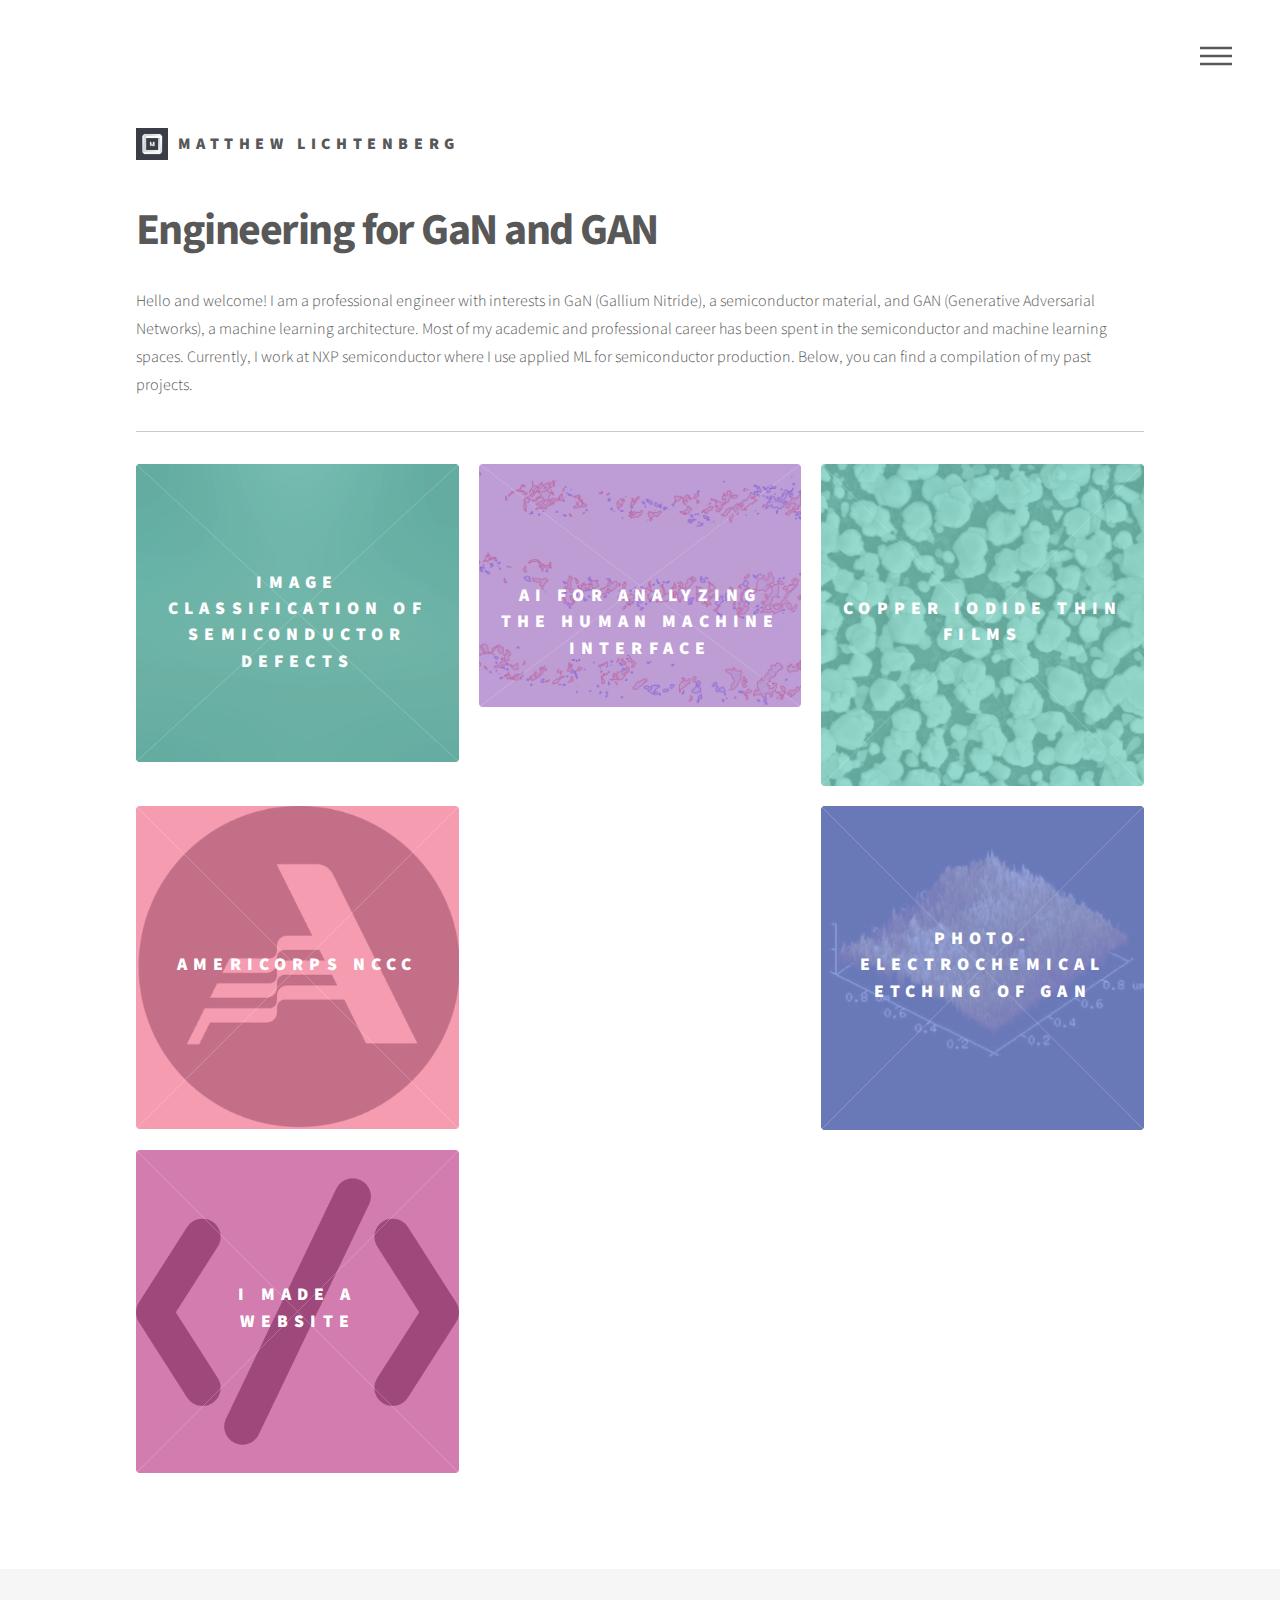
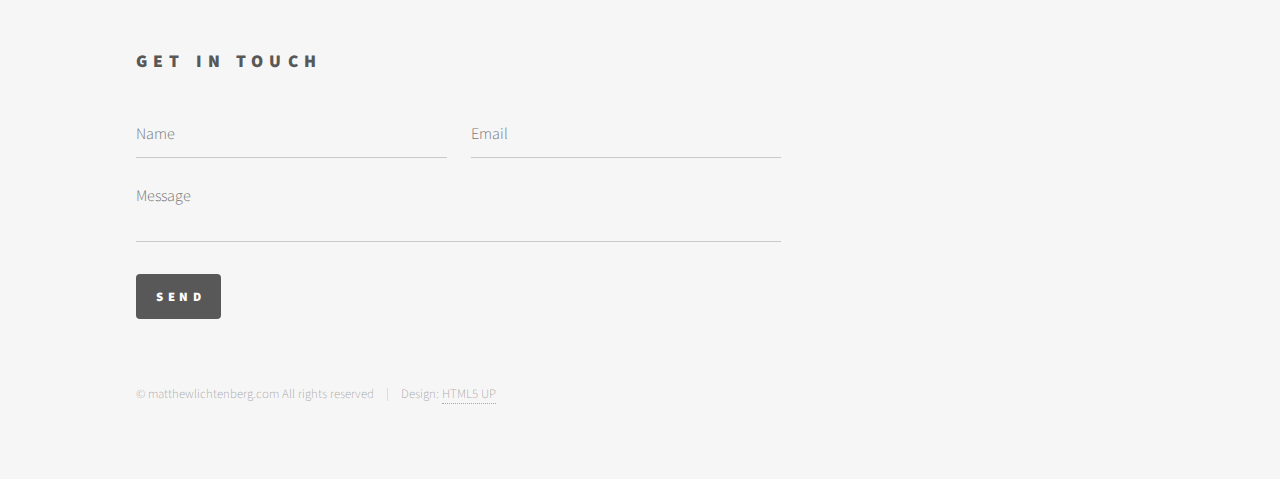
==== commit a28a8467: "Update index.html" ====
--- a/index.html
+++ b/index.html
@@ -95,7 +95,7 @@
 								</article>
 								<article class="style5">
 									<span class="image">
-										<img src="images/pic05.jpg" alt="" />
+										<img src="images/finger.png" alt="" />
 									</span>
 									<a href="Tribology.html">
 										<h2>AI for analyzing the human machine interface</h2>
@@ -165,7 +165,7 @@
 								</article>
 								<article class="style5">
 									<span class="image">
-										<img src="images/IMG_0210.jpg" alt="" />
+										<img src="images/IMG_0210.jpeg" alt="" />
 									</span>
 									<a href="comingsoon.html">
 										<h2>Sooting Tendencies of Biodiesel Fuels</h2>
@@ -251,4 +251,4 @@
 			<script src="assets/js/main.js"></script>
 
 	</body>
-</html>+</html>
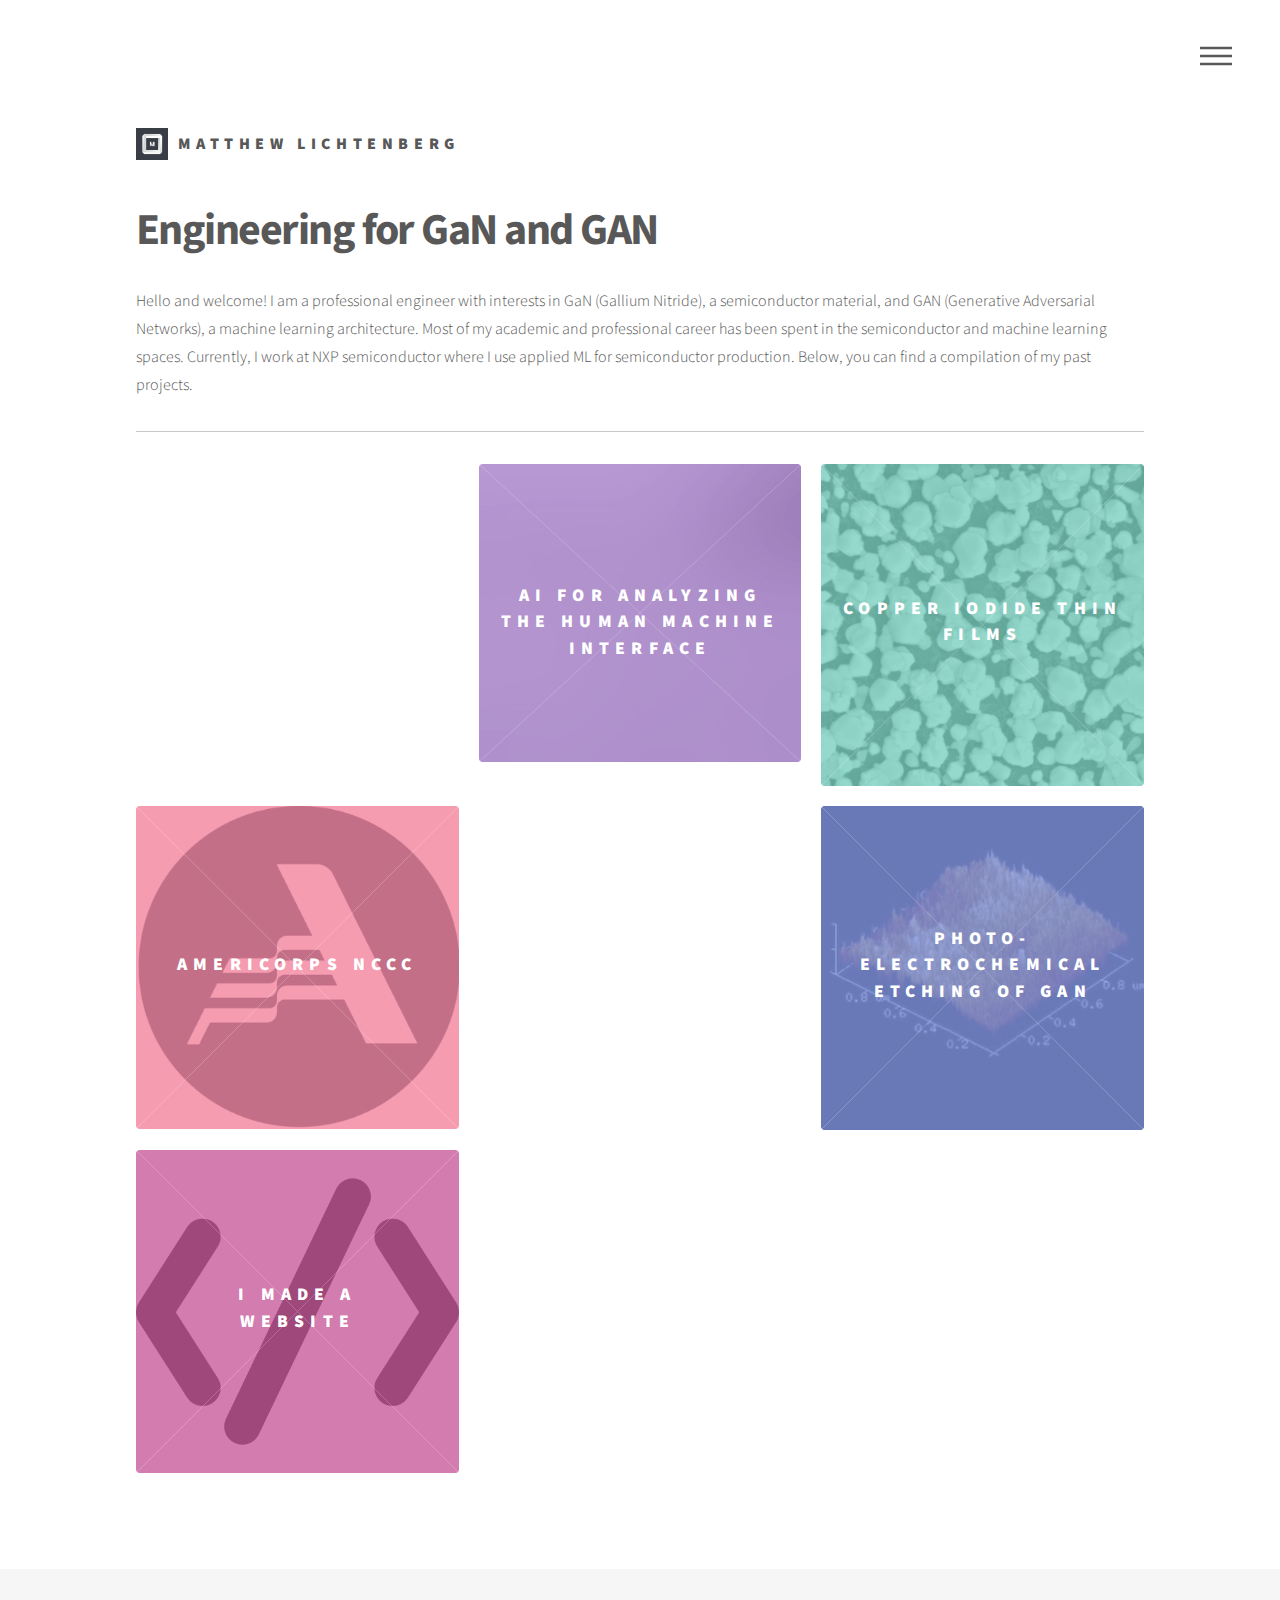
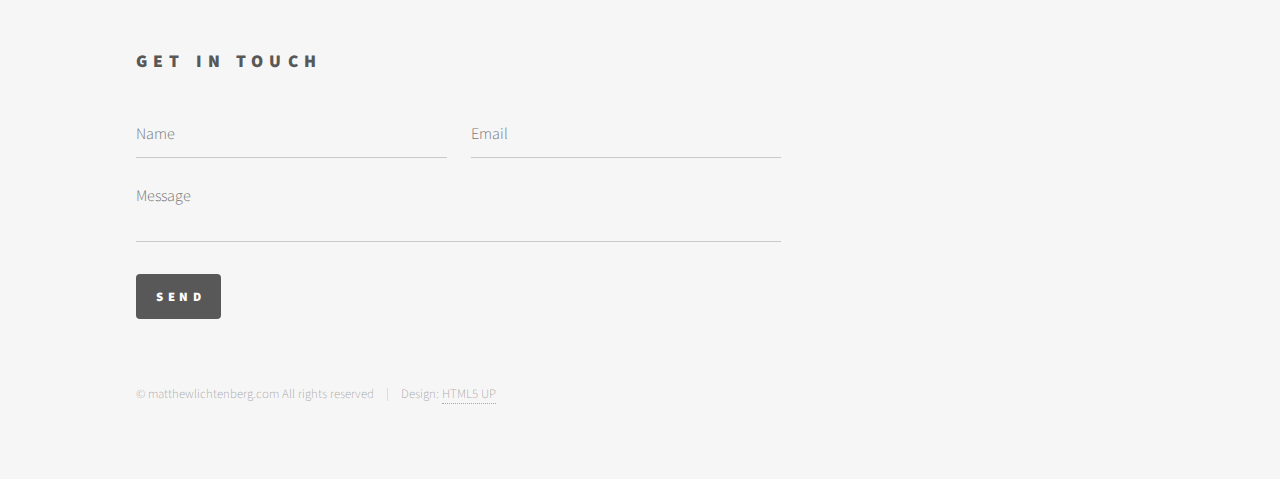
==== commit 14e0f771: "Add files via upload" ====
--- a/index.html
+++ b/index.html
@@ -84,23 +84,23 @@
 								</article>-->
 								<article class="style3">
 									<span class="image">
-										<img src="images/pic03.jpg" alt="" />
-									</span>
-									<a href="comingsoon.html">
-										<h2>Image Classification of Semiconductor defects</h2>
-										<div class="content">
-											<p>Coming Soon</p>
+										<img src="images/earth.jpg" alt="" />
+									</span>
+									<a href="worldgraph.html">
+										<h2>Graph Theory and International Borders</h2>
+										<div class="content">
+											<p>How the world's countries are topologically connected</p>
 										</div>
 									</a>
 								</article>
 								<article class="style5">
 									<span class="image">
-										<img src="images/finger.png" alt="" />
+										<img src="images/pic05.jpg" alt="" />
 									</span>
 									<a href="Tribology.html">
 										<h2>AI for analyzing the human machine interface</h2>
 										<div class="content">
-											<p>What happens when you touch a surface.</p>
+											<p>What happens when you touch a surface?</p>
 										</div>
 									</a>
 								</article>
@@ -165,7 +165,7 @@
 								</article>
 								<article class="style5">
 									<span class="image">
-										<img src="images/IMG_0210.jpeg" alt="" />
+										<img src="images/IMG_0210.jpg" alt="" />
 									</span>
 									<a href="comingsoon.html">
 										<h2>Sooting Tendencies of Biodiesel Fuels</h2>
@@ -251,4 +251,4 @@
 			<script src="assets/js/main.js"></script>
 
 	</body>
-</html>
+</html>